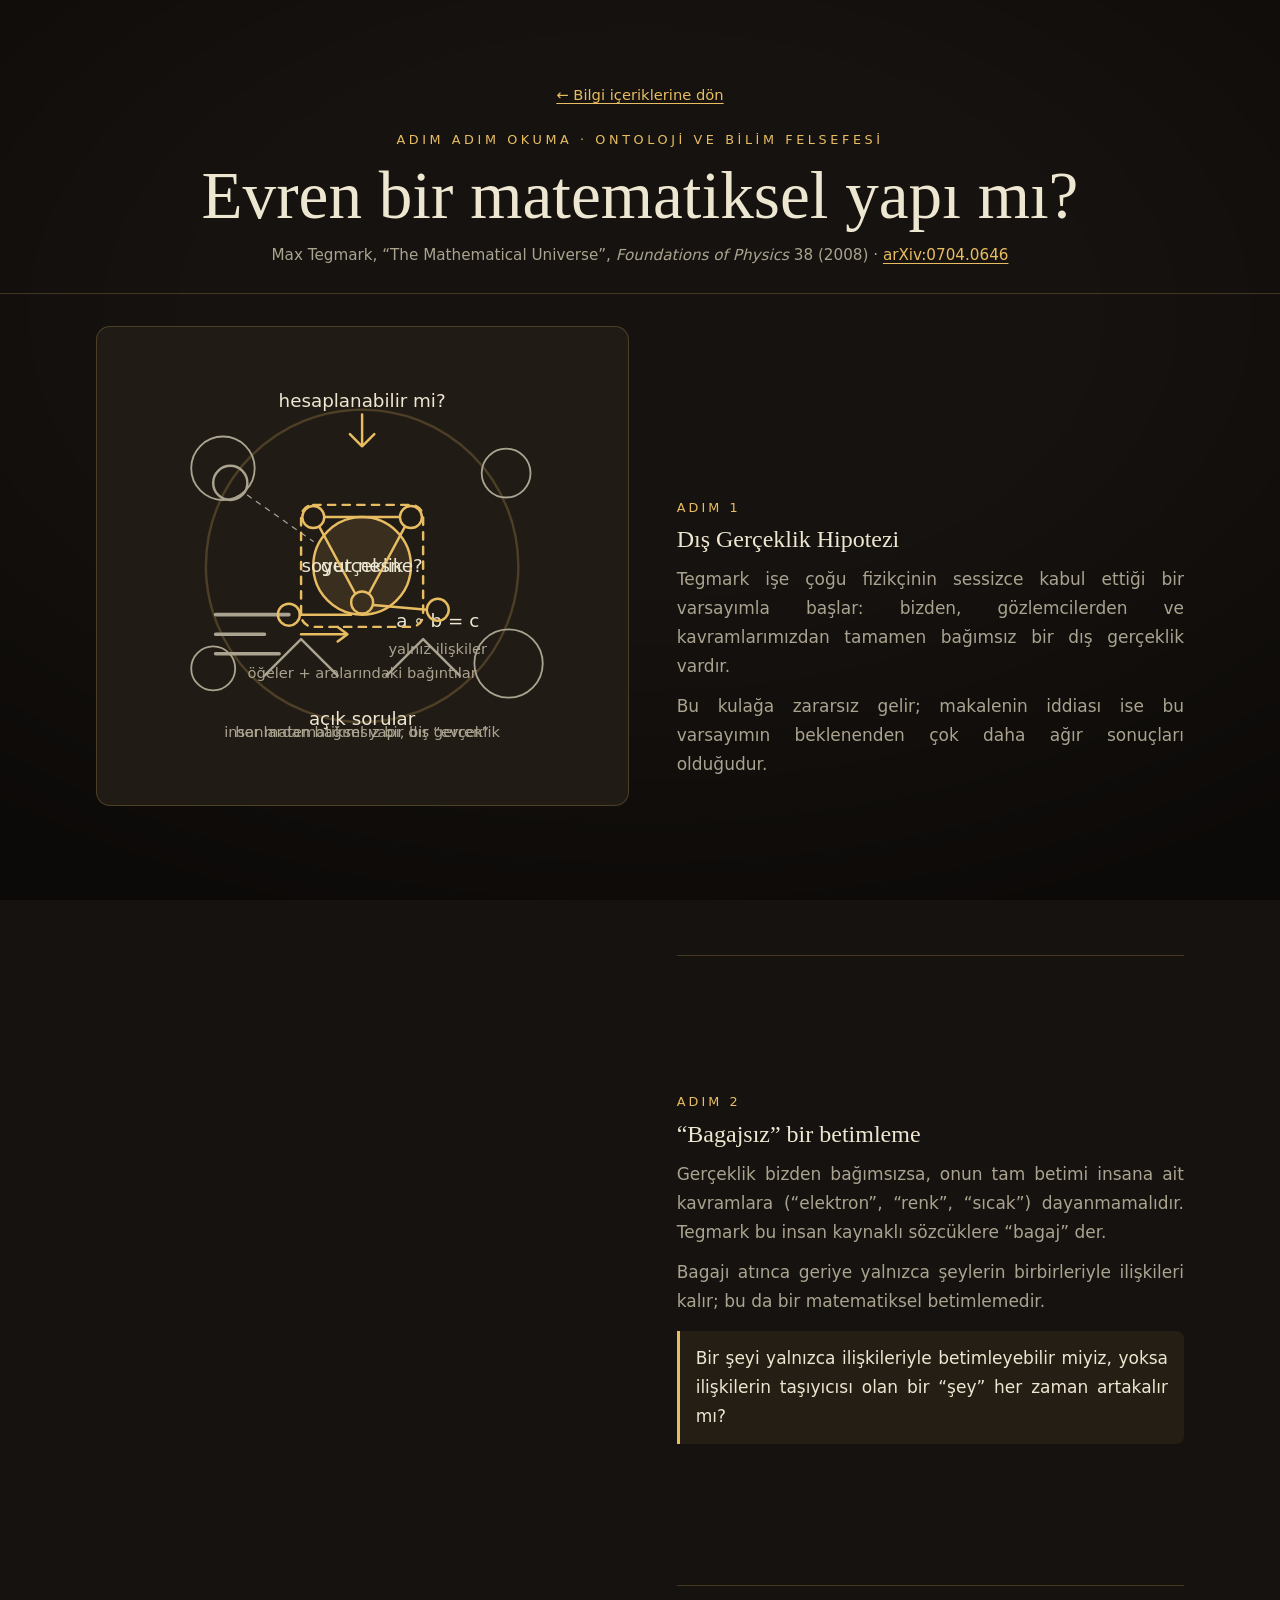
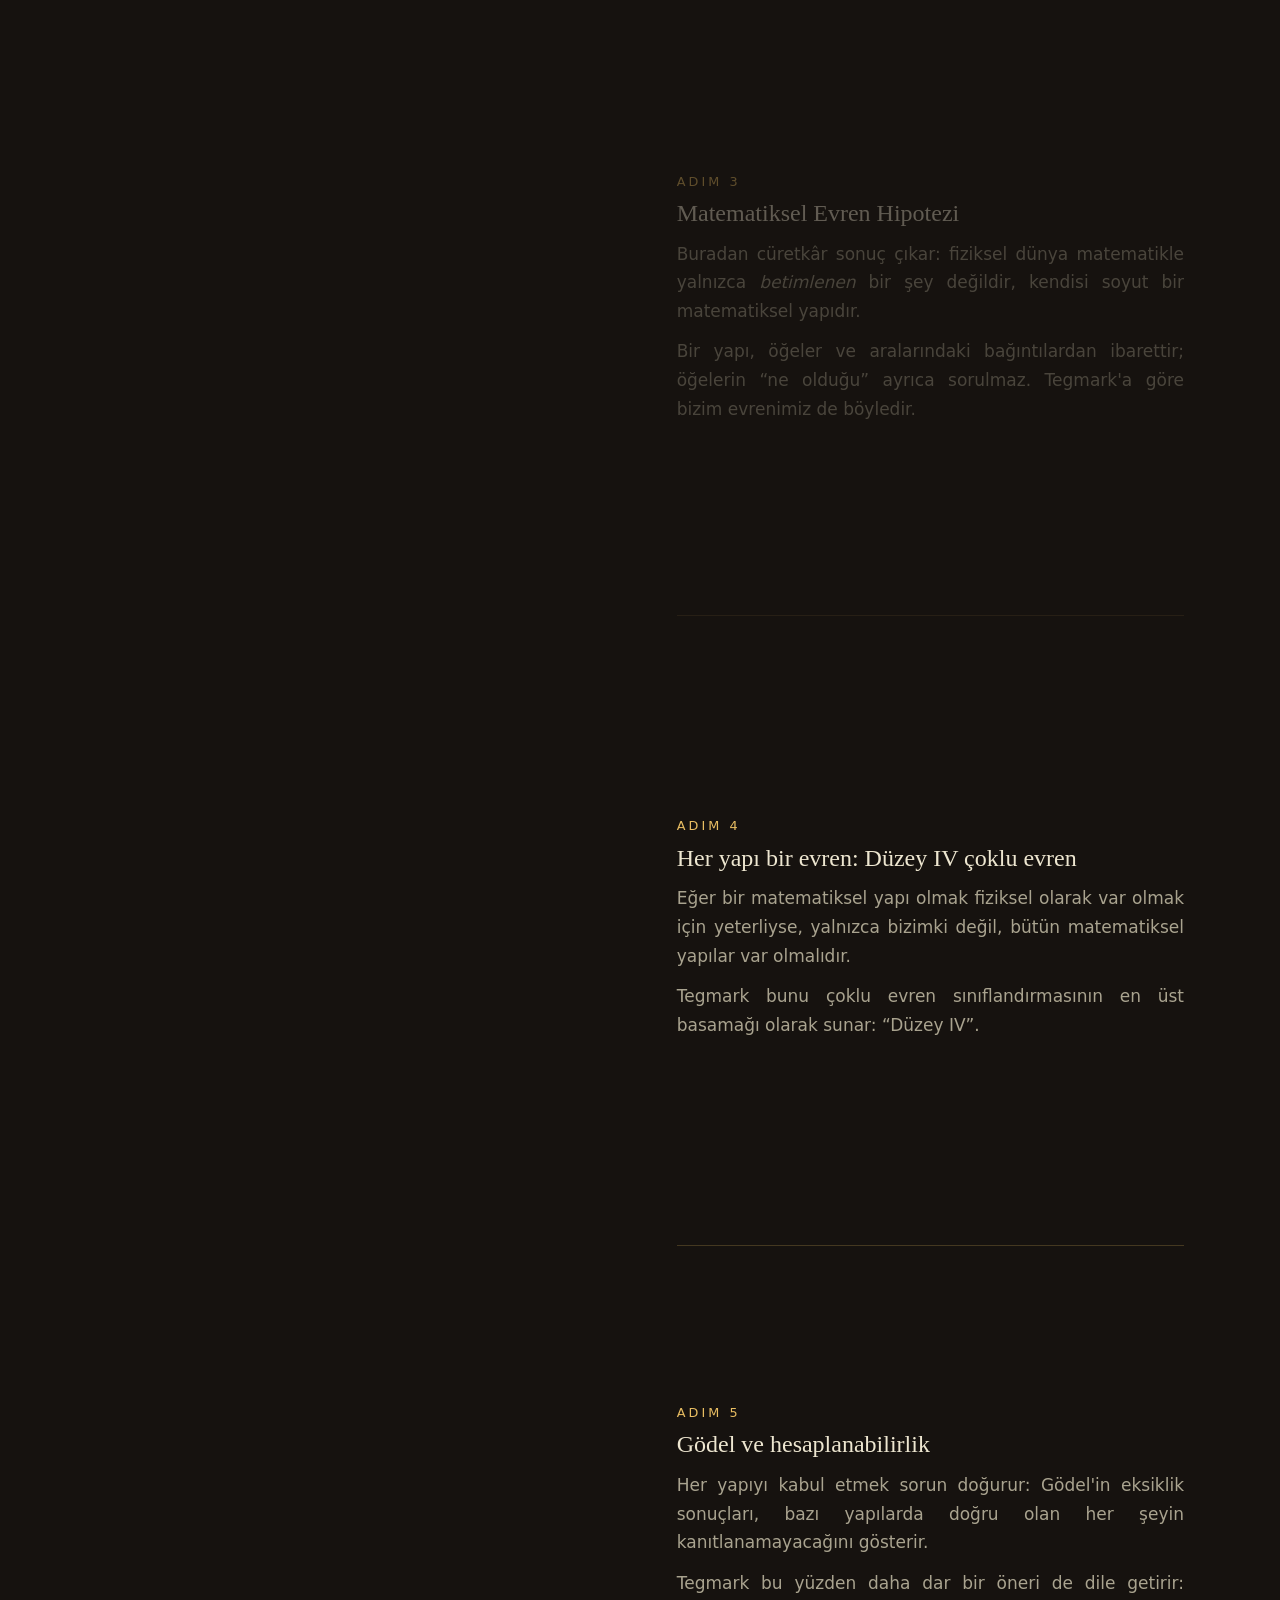
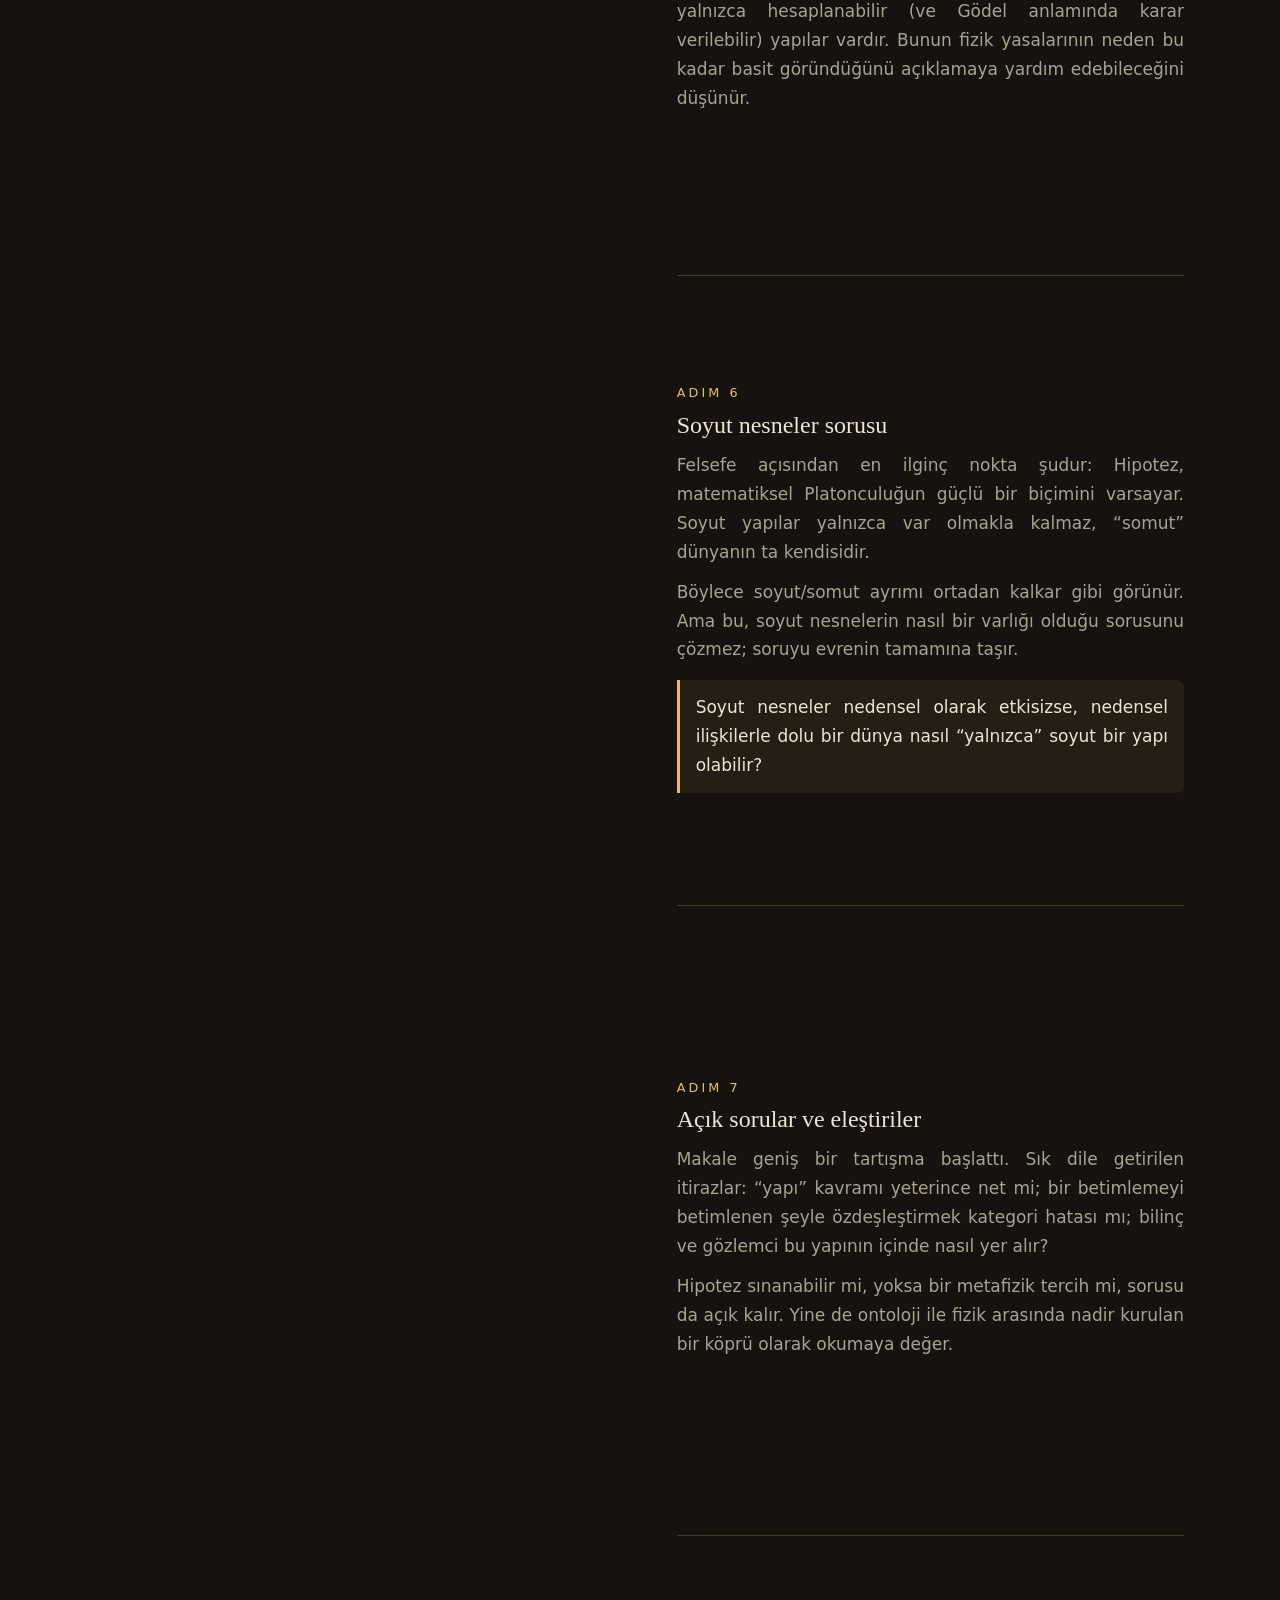
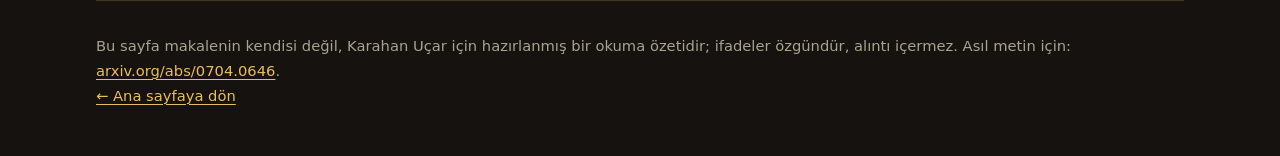
==== karahanucar-com/bilgi/matematiksel-evren.html @ 6bafb0f6 "Import karahanucar-com site as uploaded (baseline before redesign) Co-Authored-By: Claude Opus 5.5 <" ====
<!DOCTYPE html>
<html lang="tr">
<head>
  <meta charset="UTF-8">
  <meta name="viewport" content="width=device-width, initial-scale=1">
  <title>Evren bir matematiksel yapı mı? — Karahan Uçar</title>
  <meta name="description" content="Max Tegmark'ın “The Mathematical Universe” makalesinin adım adım, kaydırarak okunan Türkçe özeti ve soyut nesneler açısından değerlendirmesi.">
  <link rel="icon" href="../assets/logo.svg" type="image/svg+xml">
  <meta property="og:type" content="article">
  <meta property="og:title" content="Evren bir matematiksel yapı mı?">
  <meta property="og:description" content="Tegmark'ın Matematiksel Evren Hipotezi, adım adım: dış gerçeklik, yapılar, Gödel ve soyut nesneler sorusu.">
  <meta property="og:image" content="../assets/og-kapak.jpg">
  <link rel="stylesheet" href="../css/style.css?v=20260923b">
  <script>try { if (localStorage.getItem("tema") === "gunduz") document.documentElement.classList.add("gunduz"); } catch (e) {}</script>
  <style>
    /* Adım adım okuma: solda sabit duran çizim, sağda kaydırdıkça ilerleyen adımlar */
    .okuma-bas { padding: clamp(2.5rem, 7vw, 5rem) 0 1.5rem; text-align: center; border-bottom: 1px solid var(--line); }
    .okuma-bas h1 { margin-bottom: .6rem; }
    .okuma-bas .kaynak { color: var(--muted); font-size: .95rem; }
    .geri { display: inline-block; margin-bottom: 1.4rem; font-size: .92rem; }
    .serit { display: grid; grid-template-columns: 1fr; gap: 1.5rem; padding-block: 2rem 4rem; }
    @media (min-width: 52rem) { .serit { grid-template-columns: 1.05fr 1fr; gap: 3rem; } }
    .cizim { position: sticky; top: 4.2rem; height: min(70vh, 30rem); display: grid; place-items: center; z-index: 2;
      background: var(--bg-2); border: 1px solid var(--line); border-radius: 14px; overflow: hidden; }
    @media (max-width: 51.99rem) { .cizim { height: 15rem; } }
    .cizim svg { width: 92%; height: 92%; }
    .cizim [data-k] { opacity: .12; transition: opacity .7s ease, transform .7s ease; transform-box: fill-box; transform-origin: center; }
    .cizim[data-adim="1"] [data-k~="1"], .cizim[data-adim="2"] [data-k~="2"], .cizim[data-adim="3"] [data-k~="3"], .cizim[data-adim="4"] [data-k~="4"],
    .cizim[data-adim="5"] [data-k~="5"], .cizim[data-adim="6"] [data-k~="6"], .cizim[data-adim="7"] [data-k~="7"] { opacity: 1; }
    .cizim text { font: 500 15px var(--sans); fill: var(--ivory); }
    .cizim .ince { font-size: 12px; fill: var(--muted); }
    .adim { min-height: 70vh; display: flex; flex-direction: column; justify-content: center; padding-block: 1rem; opacity: .35; transition: opacity .5s ease; }
    .adim.etkin { opacity: 1; }
    .adim .no { font: 500 .8rem/1 var(--sans); letter-spacing: .24em; text-transform: uppercase; color: var(--gold); margin-bottom: .6rem; }
    .adim h2 { font: 500 1.5rem/1.25 var(--serif); margin-bottom: .7rem; }
    .adim p { color: var(--muted); text-align: justify; text-align-last: left; }
    .adim p + p { margin-top: .7rem; }
    .adim .soru { margin-top: 1rem; padding: .8rem 1rem; border-left: 3px solid var(--gold); background: rgba(232, 189, 98, .07); color: var(--ivory); border-radius: 0 8px 8px 0; }
    .son { border-top: 1px solid var(--line); padding-block: 2rem 3rem; color: var(--muted); font-size: .92rem; }
    @media (prefers-reduced-motion: reduce) { .adim { opacity: 1; } .cizim [data-k] { opacity: 1; } }
  </style>
</head>
<body>
<main id="top">
  <header class="okuma-bas">
    <div class="wrap">
      <a class="geri" href="../index.html#bilgi">← Bilgi içeriklerine dön</a>
      <p class="eyebrow">Adım adım okuma · ontoloji ve bilim felsefesi</p>
      <h1>Evren bir matematiksel yapı mı?</h1>
      <p class="kaynak">Max Tegmark, “The Mathematical Universe”, <i>Foundations of Physics</i> 38 (2008) ·
        <a href="https://arxiv.org/abs/0704.0646" target="_blank" rel="noopener">arXiv:0704.0646</a></p>
    </div>
  </header>

  <div class="wrap serit">
    <figure class="cizim" data-adim="1" aria-hidden="true">
      <svg viewBox="0 0 400 320" fill="none" stroke-linecap="round" stroke-linejoin="round">
        <!-- 1 dış gerçeklik -->
        <g data-k="1 2 3 4 5 6 7"><circle cx="200" cy="160" r="128" stroke="var(--line)" stroke-width="2"/></g>
        <g data-k="1"><circle cx="200" cy="160" r="40" fill="rgba(232,189,98,.12)" stroke="var(--gold)" stroke-width="2"/>
          <text x="200" y="165" text-anchor="middle">gerçeklik</text><text class="ince" x="200" y="300" text-anchor="middle">insanlardan bağımsız bir dış gerçeklik</text>
          <circle cx="92" cy="92" r="14" stroke="var(--muted)" stroke-width="2"/><path d="M106 102L160 140" stroke="var(--muted)" stroke-dasharray="4 5"/></g>
        <!-- 2 bagajsız betimleme -->
        <g data-k="2"><path d="M80 200h60M80 216h40M80 232h52" stroke="var(--muted)" stroke-width="3"/><path d="M150 216h36" stroke="var(--gold)" stroke-width="2"/><path d="M180 210l8 6-8 6" stroke="var(--gold)" stroke-width="2"/>
          <text x="262" y="210" text-anchor="middle">a ∘ b = c</text><text x="262" y="232" text-anchor="middle" class="ince">yalnız ilişkiler</text></g>
        <!-- 3 yapı -->
        <g data-k="3 4 5"><g stroke="var(--gold)" stroke-width="2"><circle cx="160" cy="120" r="9"/><circle cx="240" cy="120" r="9"/><circle cx="200" cy="190" r="9"/><circle cx="140" cy="200" r="9"/><circle cx="262" cy="196" r="9"/>
          <path d="M169 120h62M165 128l29 54M235 128l-29 54M149 200h42M209 192l44 4"/></g><text class="ince" x="200" y="252" text-anchor="middle">öğeler + aralarındaki bağıntılar</text></g>
        <!-- 4 çoklu evren -->
        <g data-k="4"><circle cx="86" cy="80" r="26" stroke="var(--muted)" stroke-width="1.5"/><circle cx="318" cy="84" r="20" stroke="var(--muted)" stroke-width="1.5"/><circle cx="320" cy="240" r="28" stroke="var(--muted)" stroke-width="1.5"/><circle cx="78" cy="244" r="18" stroke="var(--muted)" stroke-width="1.5"/>
          <text class="ince" x="200" y="300" text-anchor="middle">her matematiksel yapı, bir “evren”</text></g>
        <!-- 5 gödel -->
        <g data-k="5"><path d="M200 36v26M190 52l10 10 10-10" stroke="var(--gold)" stroke-width="2"/><text x="200" y="30" text-anchor="middle">hesaplanabilir mi?</text></g>
        <!-- 6 soyut nesneler -->
        <g data-k="6"><rect x="150" y="110" width="100" height="100" rx="10" stroke="var(--gold)" stroke-width="2" stroke-dasharray="6 6"/><text x="200" y="165" text-anchor="middle">soyut nesne?</text></g>
        <!-- 7 eleştiri -->
        <g data-k="7"><path d="M120 250l30-30 30 30M220 250l30-30 30 30" stroke="var(--muted)" stroke-width="2"/><text x="200" y="290" text-anchor="middle">açık sorular</text></g>
      </svg>
    </figure>

    <div class="adimlar">
      <section class="adim" data-adim="1">
        <p class="no">Adım 1</p>
        <h2>Dış Gerçeklik Hipotezi</h2>
        <p>Tegmark işe çoğu fizikçinin sessizce kabul ettiği bir varsayımla başlar: bizden, gözlemcilerden ve kavramlarımızdan tamamen bağımsız bir dış gerçeklik vardır.</p>
        <p>Bu kulağa zararsız gelir; makalenin iddiası ise bu varsayımın beklenenden çok daha ağır sonuçları olduğudur.</p>
      </section>
      <section class="adim" data-adim="2">
        <p class="no">Adım 2</p>
        <h2>“Bagajsız” bir betimleme</h2>
        <p>Gerçeklik bizden bağımsızsa, onun tam betimi insana ait kavramlara (“elektron”, “renk”, “sıcak”) dayanmamalıdır. Tegmark bu insan kaynaklı sözcüklere “bagaj” der.</p>
        <p>Bagajı atınca geriye yalnızca şeylerin birbirleriyle ilişkileri kalır; bu da bir matematiksel betimlemedir.</p>
        <p class="soru">Bir şeyi yalnızca ilişkileriyle betimleyebilir miyiz, yoksa ilişkilerin taşıyıcısı olan bir “şey” her zaman artakalır mı?</p>
      </section>
      <section class="adim" data-adim="3">
        <p class="no">Adım 3</p>
        <h2>Matematiksel Evren Hipotezi</h2>
        <p>Buradan cüretkâr sonuç çıkar: fiziksel dünya matematikle yalnızca <em>betimlenen</em> bir şey değildir, kendisi soyut bir matematiksel yapıdır.</p>
        <p>Bir yapı, öğeler ve aralarındaki bağıntılardan ibarettir; öğelerin “ne olduğu” ayrıca sorulmaz. Tegmark'a göre bizim evrenimiz de böyledir.</p>
      </section>
      <section class="adim" data-adim="4">
        <p class="no">Adım 4</p>
        <h2>Her yapı bir evren: Düzey IV çoklu evren</h2>
        <p>Eğer bir matematiksel yapı olmak fiziksel olarak var olmak için yeterliyse, yalnızca bizimki değil, bütün matematiksel yapılar var olmalıdır.</p>
        <p>Tegmark bunu çoklu evren sınıflandırmasının en üst basamağı olarak sunar: “Düzey IV”.</p>
      </section>
      <section class="adim" data-adim="5">
        <p class="no">Adım 5</p>
        <h2>Gödel ve hesaplanabilirlik</h2>
        <p>Her yapıyı kabul etmek sorun doğurur: Gödel'in eksiklik sonuçları, bazı yapılarda doğru olan her şeyin kanıtlanamayacağını gösterir.</p>
        <p>Tegmark bu yüzden daha dar bir öneri de dile getirir: yalnızca hesaplanabilir (ve Gödel anlamında karar verilebilir) yapılar vardır. Bunun fizik yasalarının neden bu kadar basit göründüğünü açıklamaya yardım edebileceğini düşünür.</p>
      </section>
      <section class="adim" data-adim="6">
        <p class="no">Adım 6</p>
        <h2>Soyut nesneler sorusu</h2>
        <p>Felsefe açısından en ilginç nokta şudur: Hipotez, matematiksel Platonculuğun güçlü bir biçimini varsayar. Soyut yapılar yalnızca var olmakla kalmaz, “somut” dünyanın ta kendisidir.</p>
        <p>Böylece soyut/somut ayrımı ortadan kalkar gibi görünür. Ama bu, soyut nesnelerin nasıl bir varlığı olduğu sorusunu çözmez; soruyu evrenin tamamına taşır.</p>
        <p class="soru">Soyut nesneler nedensel olarak etkisizse, nedensel ilişkilerle dolu bir dünya nasıl “yalnızca” soyut bir yapı olabilir?</p>
      </section>
      <section class="adim" data-adim="7">
        <p class="no">Adım 7</p>
        <h2>Açık sorular ve eleştiriler</h2>
        <p>Makale geniş bir tartışma başlattı. Sık dile getirilen itirazlar: “yapı” kavramı yeterince net mi; bir betimlemeyi betimlenen şeyle özdeşleştirmek kategori hatası mı; bilinç ve gözlemci bu yapının içinde nasıl yer alır?</p>
        <p>Hipotez sınanabilir mi, yoksa bir metafizik tercih mi, sorusu da açık kalır. Yine de ontoloji ile fizik arasında nadir kurulan bir köprü olarak okumaya değer.</p>
      </section>
    </div>
  </div>

  <div class="wrap son">
    <p>Bu sayfa makalenin kendisi değil, Karahan Uçar için hazırlanmış bir okuma özetidir; ifadeler özgündür, alıntı içermez. Asıl metin için: <a href="https://arxiv.org/abs/0704.0646" target="_blank" rel="noopener">arxiv.org/abs/0704.0646</a>.</p>
    <p><a href="../index.html#bilgi">← Ana sayfaya dön</a></p>
  </div>
</main>
<script>
  /* Kaydırdıkça etkin adımı bulur ve çizimde ilgili katmanları öne çıkarır */
  (function () {
    var cizim = document.querySelector(".cizim"), adimlar = document.querySelectorAll(".adim");
    if (!("IntersectionObserver" in window)) { adimlar.forEach(function (a) { a.classList.add("etkin"); }); return; }
    var io = new IntersectionObserver(function (kayitlar) {
      kayitlar.forEach(function (k) {
        if (!k.isIntersecting) return;
        adimlar.forEach(function (a) { a.classList.toggle("etkin", a === k.target); });
        cizim.setAttribute("data-adim", k.target.getAttribute("data-adim"));
      });
    }, { rootMargin: "-45% 0px -45% 0px" });
    adimlar.forEach(function (a) { io.observe(a); });
  })();
</script>
</body>
</html>
---- karahanucar-com/css/style.css ----
/* Karahan Uçar — kişisel/akademik site (TASLAK v0.1)
   Renkler kanal kimliğinden: koyu #181818, altın #E8BD62, fildişi. Harici font/CDN yok. */
:root {
  --bg: #16120f;   /* kanal koyusu #181818'in sıcak (ahşap/odun) tonlu hâli */
  --bg-2: #211b16;
  --line: rgba(232, 189, 98, .22);
  --gold: #E8BD62;
  --ivory: #EDE6D0;
  --muted: #A9A38F;
  --serif: "Iowan Old Style", "Palatino Linotype", Palatino, Georgia, serif;
  --sans: system-ui, -apple-system, "Segoe UI", Roboto, sans-serif;
  --wrap: 68rem;
}
* { box-sizing: border-box; margin: 0; padding: 0; }
html { scroll-behavior: smooth; }
body { background: var(--bg); color: var(--ivory); font: 1.0625rem/1.7 var(--sans); }
::selection { background: var(--gold); color: var(--bg); }
a { color: var(--gold); text-decoration-thickness: 1px; text-underline-offset: 3px; }
a:hover { color: var(--ivory); }
:focus-visible { outline: 2px solid var(--gold); outline-offset: 3px; }
.wrap { width: min(var(--wrap), 100% - 2rem); margin-inline: auto; }

/* Üst menü */
.top { position: sticky; top: 0; z-index: 10; background: rgba(22, 18, 15, .92); backdrop-filter: blur(6px); border-bottom: 1px solid var(--line); }
.top .wrap { display: flex; align-items: center; justify-content: space-between; gap: 1rem; padding-block: .6rem; flex-wrap: wrap; }
.brand { display: flex; align-items: center; gap: .6rem; color: var(--ivory); text-decoration: none; font-family: var(--serif); letter-spacing: .04em; }
.brand img { width: 2rem; height: 2rem; border-radius: 6px; }
.top nav { display: flex; gap: 1.1rem; flex-wrap: wrap; font-size: .92rem; }
.top nav a { color: var(--muted); text-decoration: none; white-space: nowrap; }
@media (max-width: 40rem) {
  .top nav { flex-wrap: nowrap; overflow-x: auto; width: 100%; gap: .9rem; font-size: .85rem; scrollbar-width: none; }
  .top nav::-webkit-scrollbar { display: none; }
}
.top nav a { transition: color .3s ease; }
/* Üzerine gelince renk değiştirmekle kalmaz; parlayıp sönmeyi sürdürür */
.top nav a:hover, .top nav a:focus-visible { color: var(--gold); animation: parla 1.4s ease-in-out infinite; }
@keyframes parla {
  0%, 100% { color: #9a7c3e; text-shadow: 0 0 0 rgba(232, 189, 98, 0); }
  50% { color: #FFE7A8; text-shadow: 0 0 8px rgba(232, 189, 98, .95), 0 0 20px rgba(232, 189, 98, .55); }
}

/* Kahraman */
.hero { position: relative; overflow: hidden; padding: clamp(3rem, 9vw, 7rem) 0 calc(var(--orman-h, 12rem) + 1.5rem); text-align: center; border-bottom: 1px solid var(--line); }
.hero-in { position: relative; z-index: 1; }
#kor { position: absolute; inset: 0; width: 100%; height: 100%; pointer-events: none; }

/* Ateş gibi logo: arkada titreyen sıcak ışık + kenarlarda hafif ısı dalgalanması */
.flame-wrap { position: relative; width: clamp(6.5rem, 17vw, 10rem); margin: 0 auto 1.5rem; }
.flame-wrap::before { content: ""; position: absolute; inset: -55%; border-radius: 50%; background: radial-gradient(closest-side, rgba(232, 189, 98, .30), rgba(232, 189, 98, .08) 55%, transparent 75%); animation: titre 3.4s ease-in-out infinite; }
.flame { position: relative; display: block; width: 100%; height: auto; filter: url(#ates); transform-origin: 50% 90%; animation: alev 4.2s ease-in-out infinite; }
@keyframes titre { 0%, 100% { opacity: .75; transform: scale(.94); } 30% { opacity: 1; transform: scale(1.04); } 55% { opacity: .82; transform: scale(.98); } 80% { opacity: .95; transform: scale(1.06); } }
@keyframes alev { 0%, 100% { transform: scale(1, 1) skewX(0deg); } 25% { transform: scale(.985, 1.02) skewX(.6deg); } 50% { transform: scale(1.01, .99) skewX(-.5deg); } 75% { transform: scale(.99, 1.015) skewX(.4deg); } }

/* Maskot (yatay çevirme yok, yeniden çizim yok; yalnız bütün görselin hafif salınımı) */
.maskot { display: block; height: auto; animation: nefes 5s ease-in-out infinite; transform-origin: 50% 100%;
  /* koyu tüylü maskot koyu zeminde kaybolmasın diye arkasında sıcak bir ışık */
  background: radial-gradient(closest-side, rgba(232, 189, 98, .34), rgba(232, 189, 98, .10) 68%, transparent 74%); }
.maskot-yan { width: clamp(6rem, 14vw, 9rem); }
@keyframes nefes { 0%, 100% { transform: translateY(0) rotate(0deg); } 50% { transform: translateY(-5px) rotate(.8deg); } }

/* Sahne bandı: mum ışığında kütüphane, yavaş yaklaşan görüntü */
.sahne { --sh: clamp(15rem, 42vw, 34rem); position: relative; height: var(--sh); overflow: hidden; border-bottom: 1px solid var(--line); }
.sahne-in { position: absolute; left: 30%; top: 28%; width: max(100%, calc(var(--sh) * 1915 / 821)); aspect-ratio: 1915 / 821; translate: -30% -28%; transform-origin: 30% 28%; animation: yaklas 26s ease-in-out infinite alternate; }
.sahne-in img { display: block; width: 100%; height: 100%; }
.sahne::after { content: ""; position: absolute; inset: 0; background: linear-gradient(to bottom, var(--bg) 0%, rgba(22, 18, 15, .15) 28%, rgba(22, 18, 15, .15) 70%, var(--bg) 100%); }
@keyframes yaklas { from { scale: 1; } to { scale: 1.08; } }

/* Eşik: iki görsel bandı arasında, kart çerçevesindeki gibi sürekli dönen altın ışıkla çevrili yazı.
   Üstten ve alttan geçen çizgi tam bu ışıklı çerçevenin üst/alt kenarıdır. */
.esik { position: relative; max-width: 30rem; margin: -1.2rem auto 1.4rem; padding: .85rem 1.8rem; text-align: center; z-index: 2; background: var(--bg); border-radius: 6px; }
.esik-yazi { display: block; font: 500 clamp(1.05rem, 2.8vw, 1.5rem)/1.3 var(--serif); letter-spacing: .26em; text-transform: uppercase; color: var(--gold); }
.esik::before { content: ""; position: absolute; inset: -1px; border-radius: inherit; padding: 2px; pointer-events: none;
  background: conic-gradient(from var(--ang), transparent 0 45%, rgba(232, 189, 98, .35) 65%, #E8BD62 82%, #FFE2A0 90%, transparent 96%);
  -webkit-mask: linear-gradient(#000 0 0) content-box, linear-gradient(#000 0 0); -webkit-mask-composite: xor;
  mask: linear-gradient(#000 0 0) content-box exclude, linear-gradient(#000 0 0);
  filter: drop-shadow(0 0 5px rgba(232, 189, 98, .55)); animation: dolan 5s linear infinite; }
html[lang="grc"] .esik-yazi { text-transform: none; }

/* Bölüm başlığı + yanında maskot */
.head { display: grid; gap: 1rem; grid-template-columns: 1fr; align-items: end; }
.head .maskot-yan { justify-self: start; }
@media (min-width: 46rem) { .head { grid-template-columns: 1fr auto; } .head .maskot-yan { justify-self: end; } }

/* Portre: oval çerçeve; çerçeve boyunca yavaşça dolaşan altın ışık huzmesi + sıcak, hafif titreyen ışıltı */
.portre { position: relative; grid-column: 1 / -1; justify-self: start; width: clamp(9.5rem, 24vw, 13.5rem); aspect-ratio: 3 / 4; margin: 0 0 .5rem 1rem; transform-origin: 50% 100%; animation: nefes 5s ease-in-out infinite; }
/* Geniş ekranda çerçeve, yazının hizasını değiştirmeden içerik sütununun hemen solundaki boşluğa oturur */
.head-portre { position: relative; }
@media (min-width: 85rem) {
  .portre { position: absolute; grid-column: auto; right: calc(100% + 1.6rem); top: .6rem; margin: 0; width: clamp(5.5rem, calc((100vw - 68rem) / 2 - 3.6rem), 13.5rem); }
}
.portre img { position: absolute; inset: 0; width: 100%; height: 100%; object-fit: cover; border-radius: 50%; }
.portre::after { content: ""; position: absolute; inset: -5px; border-radius: 50%; pointer-events: none; border: 1px solid rgba(232, 189, 98, .55);
  box-shadow: 0 0 26px rgba(232, 189, 98, .18), inset 0 0 20px rgba(0, 0, 0, .45); animation: isil 4.6s ease-in-out infinite; }

/* Kaydırınca beliren bölümler (JS yoksa hep görünür) */
.js .reveal { opacity: 0; transform: translateY(1.5rem); transition: opacity .8s ease, transform .8s ease; }
.js .reveal.in { opacity: 1; transform: none; }
/* Kart çerçevesi üzerine gelince yanmaya başlar: çerçeve boyunca dönen bir kor + sıcak ışık */
@property --ang { syntax: "<angle>"; initial-value: 0deg; inherits: false; }
.card { position: relative; transition: border-color .35s ease, transform .35s ease, box-shadow .35s ease; }
.card::before { content: ""; position: absolute; inset: -1px; border-radius: inherit; padding: 2px; pointer-events: none; opacity: 0; transition: opacity .4s ease;
  background: conic-gradient(from var(--ang), transparent 0 45%, rgba(232, 189, 98, .35) 65%, #E8BD62 82%, #FFE2A0 90%, transparent 96%);
  -webkit-mask: linear-gradient(#000 0 0) content-box, linear-gradient(#000 0 0); -webkit-mask-composite: xor;
  mask: linear-gradient(#000 0 0) content-box exclude, linear-gradient(#000 0 0); animation: dolan 2.6s linear infinite; }
.card:hover, .card:focus-within { border-color: rgba(232, 189, 98, .65); transform: translateY(-3px); animation: isil 1.8s ease-in-out infinite; }
.card:hover::before, .card:focus-within::before { opacity: 1; }
@keyframes dolan { to { --ang: 360deg; } }
@keyframes isil { 0%, 100% { box-shadow: 0 0 14px rgba(232, 189, 98, .16), inset 0 0 14px rgba(232, 189, 98, .04); } 50% { box-shadow: 0 0 26px rgba(232, 189, 98, .30), inset 0 0 20px rgba(232, 189, 98, .09); } }

/* Kitap sırtı görünümlü kartlar (Bilgi) */
.card.kitap { padding-left: 2.1rem; background: linear-gradient(90deg, #4a3220 0, #33241a .95rem, var(--bg-2) .95rem); }
.card.kitap::after { content: ""; position: absolute; left: .2rem; top: 1rem; bottom: 1rem; width: .58rem; pointer-events: none;
  background: linear-gradient(var(--gold), var(--gold)) top / 100% 2px no-repeat, linear-gradient(var(--gold), var(--gold)) bottom / 100% 2px no-repeat; opacity: .75; }

/* Kitap ayracı: açık kitap, sağ sayfa ara ara çevrilir */
.ayrac { display: flex; align-items: center; gap: 1.2rem; padding-block: 2.2rem 0; color: var(--gold); }
.ayrac::before, .ayrac::after { content: ""; flex: 1; height: 1px; background: linear-gradient(90deg, transparent, var(--line)); }
.ayrac::after { transform: scaleX(-1); }
.kitap-ikon, .ikon { flex: none; overflow: visible; }

/* Bölüm ikonları: yazan tüy kalem, izleme ekranı, takvim onayı, açılan mektup */
.ikon .yaz { stroke-dasharray: 1; stroke-dashoffset: 0; animation: yaz 5s ease-in-out infinite; }
@keyframes yaz { 0% { stroke-dashoffset: 1; opacity: 1; } 55%, 85% { stroke-dashoffset: 0; opacity: 1; } 100% { stroke-dashoffset: 0; opacity: 0; } }
.ikon .tuy { transform-box: view-box; transform-origin: 44px 74px; animation: tuy 5s ease-in-out infinite; }
@keyframes tuy { 0%, 100% { transform: rotate(-3deg) translateX(-2px); } 50% { transform: rotate(5deg) translateX(3px); } }
.ikon .oynat { fill: rgba(232, 189, 98, .18); transform-box: fill-box; transform-origin: center; animation: oynat 2.4s ease-in-out infinite; }
@keyframes oynat { 0%, 100% { transform: scale(1); fill: rgba(232, 189, 98, .12); } 50% { transform: scale(1.18); fill: rgba(232, 189, 98, .5); } }
.ikon .ilerle { stroke-dasharray: 1; stroke-dashoffset: 0; animation: ilerle 6s linear infinite; }
@keyframes ilerle { 0% { stroke-dashoffset: 1; } 90%, 100% { stroke-dashoffset: 0; } }
.ikon .dolgu { fill: var(--bg); }
.ikon .mektup { animation: mektup 6s ease-in-out infinite; }
@keyframes mektup { 0%, 8% { transform: translateY(16px); } 40%, 66% { transform: translateY(-9px); } 88%, 100% { transform: translateY(16px); } }
.ikon .kapak { transform-box: view-box; transform-origin: 70px 28px; animation: kapak 6s ease-in-out infinite; }
@keyframes kapak { 0%, 4% { transform: scaleY(1); } 22%, 76% { transform: scaleY(-1); } 94%, 100% { transform: scaleY(1); } }

/* İmleç ışığı: logodaki ışıkla aynı titreme */
.imlec { position: fixed; left: 0; top: 0; width: 0; height: 0; z-index: 60; pointer-events: none; opacity: 0; transition: opacity .3s ease; }
.imlec.gorunur { opacity: 1; }
.imlec::before { content: ""; position: absolute; width: 54px; height: 54px; margin: -27px 0 0 -27px; border-radius: 50%; transition: width .3s ease, height .3s ease, margin .3s ease;
  background: radial-gradient(closest-side, rgba(232, 189, 98, .42), rgba(232, 189, 98, .12) 58%, transparent 76%); animation: titre 3.4s ease-in-out infinite; }
.imlec.buyuk::before { width: 84px; height: 84px; margin: -42px 0 0 -42px; }
.kitap-ikon path { vector-effect: non-scaling-stroke; }
.kitap-ikon .satir { stroke-width: 1.4; opacity: .55; }
.kitap-ikon .sayfa { fill: rgba(232, 189, 98, .14); transform-box: view-box; transform-origin: 70px 44px; animation: cevir 7s ease-in-out infinite; }
@keyframes cevir {
  0%, 18% { transform: scaleX(1); opacity: 1; }
  38% { transform: scaleX(0); opacity: 1; }
  52% { transform: scaleX(-1); opacity: 1; }
  66% { transform: scaleX(-1); opacity: 0; }
  67% { transform: scaleX(1); opacity: 0; }
  82%, 100% { transform: scaleX(1); opacity: 1; }
}
.eyebrow { font-size: .8rem; letter-spacing: .28em; text-transform: uppercase; color: var(--gold); }
h1 { font: 500 clamp(2.4rem, 7vw, 4.2rem)/1.1 var(--serif); margin: .5rem 0 1rem; }
.lead { max-width: 40rem; margin: 0 auto; color: var(--muted); font-size: 1.15rem; }
.tags { list-style: none; display: flex; flex-wrap: wrap; gap: .5rem; justify-content: center; margin-top: 1.6rem; }
/* Çalışma alanı etiketleri: buz mavisi, logodaki gibi titreyen ama biraz daha sönük parıltı */
.tags li { border: 1px solid rgba(178, 214, 255, .42); border-radius: 999px; padding: .2rem .85rem; font-size: .88rem; color: #d9eaff; background: rgba(150, 200, 255, .05);
  text-shadow: 0 0 8px rgba(160, 205, 255, .5); box-shadow: 0 0 10px rgba(150, 200, 255, .14), inset 0 0 8px rgba(150, 200, 255, .05); animation: buz 4.4s ease-in-out infinite; }
.tags li:nth-child(2) { animation-delay: -1.1s; }
.tags li:nth-child(3) { animation-delay: -2.2s; }
.tags li:nth-child(4) { animation-delay: -3.3s; }
@keyframes buz {
  0%, 100% { text-shadow: 0 0 6px rgba(160, 205, 255, .38); box-shadow: 0 0 8px rgba(150, 200, 255, .09), inset 0 0 6px rgba(150, 200, 255, .04); border-color: rgba(178, 214, 255, .34); }
  30% { text-shadow: 0 0 11px rgba(195, 228, 255, .72); box-shadow: 0 0 17px rgba(150, 200, 255, .24), inset 0 0 10px rgba(150, 200, 255, .09); border-color: rgba(205, 230, 255, .58); }
  60% { text-shadow: 0 0 8px rgba(170, 212, 255, .5); box-shadow: 0 0 11px rgba(150, 200, 255, .14), inset 0 0 7px rgba(150, 200, 255, .06); border-color: rgba(190, 222, 255, .44); }
}
/* Metafizik ↔ Varlık felsefesi, Epistemoloji ↔ Bilgi felsefesi: birbirinin yerine buğulanarak geçer.
   İkisi de aynı grid hücresinde üst üste durur (pilin genişliği daha uzun olana göre sabitlenir, sıçrama olmaz). */
.tags li.cycle { display: grid; }
.tags li.cycle span { grid-area: 1 / 1; white-space: nowrap; animation: bugu 7s ease-in-out infinite; }
.tags li.cycle span:last-child { animation-delay: -3.5s; }
@keyframes bugu {
  0%, 40% { opacity: 1; filter: blur(0); }
  50% { opacity: 0; filter: blur(7px); }
  90%, 100% { opacity: 0; filter: blur(7px); }
}
/* Ad: harflere dokunmayan, sönük bir kor ışığı adın altındaki ince çizgide yavaşça soldan sağa süzülür (harf rengi/parlaklığı değişmez) */
@property --sp { syntax: "<percentage>"; initial-value: -20%; inherits: false; }
.hero h1 { position: relative; display: inline-block; color: #e4dcc3; }
.hero h1::after { content: ""; display: block; height: 2px; width: 86%; margin: .6rem auto 0; border-radius: 2px;
  background: radial-gradient(ellipse 9% 260% at var(--sp) 50%, rgba(218, 118, 46, .7), rgba(170, 66, 28, .3) 55%, transparent 100%),
    linear-gradient(90deg, transparent, rgba(232, 189, 98, .2) 20%, rgba(232, 189, 98, .2) 80%, transparent);
  filter: drop-shadow(0 0 4px rgba(214, 104, 40, .32)); animation: kor-gecis 14s ease-in-out infinite; }
@keyframes kor-gecis { 0% { --sp: -20%; } 62% { --sp: 120%; } 100% { --sp: 120%; } }

/* Büyüteç ikonu (Bilgi): satırları tarar */
.ikon .mercek { transform-box: view-box; animation: ara 8s ease-in-out infinite; }
.ikon .mercek circle { fill: rgba(232, 189, 98, .1); }
.ikon .mercek .parilti { animation: parilti 2.6s ease-in-out infinite; }
@keyframes ara {
  0%, 100% { transform: translate(-26px, -12px) rotate(-3deg); }
  25% { transform: translate(24px, -12px) rotate(3deg); }
  50% { transform: translate(22px, 4px) rotate(-2deg); }
  75% { transform: translate(-22px, 6px) rotate(3deg); }
}
@keyframes parilti { 0%, 100% { opacity: .25; } 50% { opacity: 1; } }

/* Bölümler */
section { padding: clamp(2.5rem, 6vw, 4.5rem) 0; border-bottom: 1px solid var(--line); }
h2 { font: 500 clamp(1.6rem, 4vw, 2.2rem)/1.2 var(--serif); margin-bottom: .4rem; }
h2 + .sub { color: var(--muted); margin-bottom: 1.8rem; max-width: 42rem; }
.grid { display: grid; gap: 1rem; grid-template-columns: repeat(auto-fit, minmax(15rem, 1fr)); }
.card { background: var(--bg-2); border: 1px solid var(--line); border-radius: 10px; padding: 1.2rem 1.3rem; }
.card h3 { font: 500 1.15rem/1.3 var(--serif); margin-bottom: .35rem; }
.card p { color: var(--muted); font-size: .96rem; }
.card .go { display: inline-block; margin-top: .7rem; font-size: .92rem; }

/* Zaman çizgisi */
.timeline { position: relative; list-style: none; padding-left: 1.3rem; }
.timeline li { position: relative; padding-bottom: 1.1rem; }
.timeline li::before { content: ""; position: absolute; left: -1.62rem; top: .55rem; width: .6rem; height: .6rem; border-radius: 50%; background: var(--gold); animation: nabiz 4.8s ease-out infinite; }
.timeline li:nth-child(2)::before { animation-delay: 2s; }
/* Hayatın akışı: çubuk boyunca kendiliğinden yukarıdan aşağı süzülen bir ışık; geçtiği noktalar (yıllar) parlar */
.timeline::before { content: ""; position: absolute; left: 0; top: 0; bottom: 0; width: 2px; border-radius: 2px; background: var(--line); }
.timeline::after { content: ""; position: absolute; left: -1px; top: 0; width: 4px; height: 3.4rem; border-radius: 4px;
  background: linear-gradient(to bottom, transparent, #FFE2A0 55%, var(--gold) 70%, transparent);
  box-shadow: 0 0 12px 2px rgba(232, 189, 98, .55); opacity: 0; animation: akis 4.8s ease-in-out infinite; }
@keyframes akis { 0% { top: -3.4rem; opacity: 0; } 12% { opacity: 1; } 88% { opacity: 1; } 100% { top: 100%; opacity: 0; } }
@keyframes nabiz { 0%, 100% { box-shadow: 0 0 0 0 rgba(232, 189, 98, 0); } 8% { box-shadow: 0 0 0 5px rgba(232, 189, 98, .25), 0 0 16px 3px rgba(232, 189, 98, .8); } 24% { box-shadow: 0 0 0 0 rgba(232, 189, 98, 0); } }
.timeline .when { color: var(--gold); font-size: .85rem; letter-spacing: .06em; }

/* Yayınlar (aşağı açılan) */
.pubs details { border-top: 1px solid var(--line); padding: .9rem 0; }
.pubs details:last-child { border-bottom: 1px solid var(--line); }
.pubs summary { cursor: pointer; list-style: none; display: flex; justify-content: space-between; gap: 1rem; font-family: var(--serif); font-size: 1.15rem; }
.pubs summary::-webkit-details-marker { display: none; }
.pubs summary::after { content: "+"; color: var(--gold); }
.pubs details[open] summary::after { content: "–"; }
.pubs .meta { color: var(--muted); font-size: .9rem; margin-top: .6rem; }
.pubs details p { margin-top: .5rem; color: var(--muted); }

.button { display: inline-block; border: 1px solid var(--gold); border-radius: 999px; padding: .5rem 1.4rem; text-decoration: none; }
.button:hover { background: var(--gold); color: var(--bg); }
.links { list-style: none; display: flex; flex-wrap: wrap; gap: .4rem 1.4rem; margin-top: .6rem; }

.draft { display: inline-block; font-size: .72rem; letter-spacing: .12em; text-transform: uppercase; border: 1px dashed var(--gold); color: var(--gold); border-radius: 4px; padding: 0 .4rem; margin-left: .5rem; vertical-align: middle; }
footer { padding: 2rem 0 3rem; text-align: center; color: var(--muted); font-size: .88rem; }
footer .motto { font-family: var(--serif); letter-spacing: .18em; color: var(--gold); margin-bottom: .4rem; }

/* ── Atmosfer: ormanın içinde, karlı bir gecede sıcak bir sığınak ── */
body { position: relative; }
main, footer { position: relative; z-index: 1; }
body::before { content: ""; position: fixed; inset: 0; z-index: 0; pointer-events: none;
  background: radial-gradient(ellipse 80% 70% at 50% 35%, transparent 45%, rgba(0, 0, 0, .42) 100%); }
#hava { position: fixed; inset: 0; width: 100%; height: 100%; z-index: 0; pointer-events: none; }
/* Şömine ışığı: köşelerden gelen, düzensiz titreyen sıcak ışık */
.ates-isigi { position: fixed; inset: 0; z-index: 0; pointer-events: none; animation: somine 7s linear infinite;
  background: radial-gradient(55% 42% at 0% 100%, rgba(255, 130, 40, .20), transparent 72%), radial-gradient(42% 34% at 100% 100%, rgba(255, 120, 30, .11), transparent 72%); }
@keyframes somine { 0%, 100% { opacity: .85; } 9% { opacity: 1; } 21% { opacity: .68; } 34% { opacity: .96; } 47% { opacity: .78; } 58% { opacity: 1; } 71% { opacity: .72; } 84% { opacity: .94; } }

/* Giriş: gece ormanı, ay ve sisli çam siluetleri */
/* Ufka doğru açılan mavi: koyu çam tepeleri açık zeminde net seçilsin */
.hero { --ay: clamp(2.6rem, 6vw, 4.4rem); --orman-h: clamp(9rem, 19vw, 14rem); background: linear-gradient(to bottom, #0b1118 0%, #142030 38%, #263a52 66%, #40587a 84%, #2a3441 96%, var(--bg) 100%); }
/* Ay ve ay ışığı: ayın kenarında en güçlü, dışarı doğru kademeli sönen tek bir yumuşak hale (halka/kopuk şekil yok).
   Sürekli değil, seyrek ve hafif titreyen bir parıltı. */
.ay { position: absolute; z-index: 0; right: 9%; top: 9%; width: var(--ay); aspect-ratio: 1; pointer-events: none; }
.ay::before { content: ""; position: absolute; inset: 0; z-index: 1; border-radius: 50%;
  background: radial-gradient(circle at 38% 38%, #ffffff, #e9eff7 60%, #bccbde); box-shadow: 0 0 18px 4px rgba(232, 241, 255, .45); }
.ay::after { content: ""; position: absolute; inset: -450%; border-radius: 50%;
  background: radial-gradient(closest-side, rgba(232, 241, 255, .55) 0%, rgba(232, 241, 255, .5) 10%, rgba(228, 239, 255, .32) 14%, rgba(222, 235, 254, .2) 20%,
    rgba(216, 231, 252, .11) 30%, rgba(212, 228, 250, .05) 45%, rgba(210, 226, 248, .015) 65%, transparent 100%);
  animation: ay-titre 12s ease-in-out infinite; }
@keyframes ay-titre {
  0%, 62%, 100% { opacity: 1; }
  66% { opacity: .78; } 69% { opacity: .96; } 73% { opacity: .84; } 78% { opacity: 1; }
  88% { opacity: .92; } 91% { opacity: 1; }
}

/* Yıldızlar (ayın bulunduğu üst gökyüzünde) ve ara sıra kayan yıldız */
.yildizlar { position: absolute; z-index: 0; inset: 0 0 42% 0; pointer-events: none; }
.yildizlar i { position: absolute; width: var(--b); height: var(--b); border-radius: 50%; background: #fff; opacity: .55;
  box-shadow: 0 0 calc(var(--b) * 3) rgba(200, 222, 255, .7); animation: pirilti var(--t) ease-in-out var(--g) infinite; }
@keyframes pirilti { 0%, 100% { opacity: .2; transform: scale(.75); } 50% { opacity: 1; transform: scale(1.25); } }
.yildizlar .kayan { position: absolute; width: 130px; height: 2px; border-radius: 2px; opacity: 0; background: linear-gradient(90deg, #fff, rgba(255, 255, 255, 0));
  filter: drop-shadow(0 0 4px rgba(210, 230, 255, .9)); transform: rotate(-25deg); animation: kay 1.3s ease-out forwards; }
@keyframes kay { 0% { opacity: 0; transform: translate(0, 0) rotate(-25deg); } 12% { opacity: 1; } 100% { opacity: 0; transform: translate(-300px, 140px) rotate(-25deg); } }

.orman { position: absolute; z-index: 1; inset: auto 0 0 0; height: var(--orman-h); pointer-events: none; }
.orman svg { display: block; width: 100%; height: 100%; }
.orman::after { content: ""; position: absolute; inset: auto 0 0 0; height: 26%; background: linear-gradient(to top, var(--bg), transparent); }
/* Rüzgârda sallanan çamlar: her ağaç kendi ritminde, kökünden eğilir (tepeler daha çok oynar) */
.cam { transform-box: fill-box; transform-origin: 50% 100%; animation: ruzgar var(--rd, 6s) ease-in-out var(--rg, 0s) infinite alternate; }
/* --ra: her ağacın kendi eğilme payı (JS rastgele verir); --rw: "Rüzgâr" açıkken tüm ormanı sertleştirir */
@keyframes ruzgar {
  from { transform: rotate(calc(var(--ra, 1) * var(--rw, 1) * -1.7deg)) skewX(calc(var(--ra, 1) * var(--rw, 1) * -1deg)); }
  to { transform: rotate(calc(var(--ra, 1) * var(--rw, 1) * 2.6deg)) skewX(calc(var(--ra, 1) * var(--rw, 1) * 1.5deg)); }
}
html.ruzgarli { --rw: 1.9; }

/* Yağmurda ara sıra çakan sönük şimşek: bütün sayfa çok kısa ve hafifçe aydınlanır */
.simsek { position: fixed; inset: 0; z-index: 5; pointer-events: none; opacity: 0; background: radial-gradient(ellipse 90% 70% at 62% 12%, rgba(210, 228, 255, .9), rgba(170, 200, 245, .55) 60%, rgba(150, 185, 235, .4)); }
.simsek.cak { animation: cak .9s linear; }
@keyframes cak { 0% { opacity: 0; } 8% { opacity: .16; } 16% { opacity: .04; } 26% { opacity: .11; } 60% { opacity: .03; } 100% { opacity: 0; } }

/* Kabin iç mekânı (GPT görseli): kenarlar sayfa zeminine erir; şömine/lamba ışığı hafifçe titrer, pencerede kar yağar */
.kabin-kap { overflow: hidden; border-bottom: 1px solid var(--line); }
.kabin { --kh: clamp(16rem, 36vw, 36rem); position: relative; height: var(--kh); overflow: hidden; }
.kabin-in { position: absolute; top: 50%; left: 50%; width: max(100%, calc(var(--kh) * 1916 / 821)); aspect-ratio: 1916 / 821; transform: translate(-50%, -50%); }
.kabin::after { content: ""; position: absolute; inset: 0; pointer-events: none; background: linear-gradient(180deg, var(--bg), transparent 12%, transparent 88%, var(--bg)); }
.kabin img { display: block; width: 100%; height: 100%; object-fit: cover; }
@media (max-width: 46rem) { .kabin { height: auto; aspect-ratio: 1916 / 821; } .kabin-in { position: relative; top: auto; left: auto; width: 100%; transform: none; } }
.k-somine, .k-lamba, .k-kar { position: absolute; pointer-events: none; }
.k-somine { left: 4%; top: 46%; width: 17%; height: 32%; animation: somine 3.6s linear infinite;
  background: radial-gradient(closest-side, rgba(255, 150, 50, .42), rgba(255, 120, 30, .14) 60%, transparent 100%); }
.k-lamba { left: 70%; top: 36%; width: 27%; height: 34%; animation: titre 3.2s ease-in-out infinite;
  background: radial-gradient(closest-side at 28% 47%, rgba(255, 190, 90, .32), transparent 42%), radial-gradient(closest-side at 81% 71%, rgba(255, 170, 70, .28), transparent 34%); }
.k-kar { left: 78.4%; top: 6.5%; width: 19.4%; height: 37%; overflow: hidden; border-radius: 45% 45% 0 0 / 28% 28% 0 0;
  -webkit-mask-image: linear-gradient(180deg, #000 0 62%, transparent 100%); mask-image: linear-gradient(180deg, #000 0 62%, transparent 100%); }
.k-kar i { position: absolute; left: var(--x); top: -4%; width: var(--b); height: var(--b); border-radius: 50%; background: #dfeaff; opacity: .6; animation: kar-dus var(--s) linear var(--d) infinite; }
@keyframes kar-dus { from { top: -4%; transform: translateX(0); } to { top: 104%; transform: translateX(var(--dx)); } }

.sr-only { position: absolute; width: 1px; height: 1px; overflow: hidden; clip-path: inset(50%); white-space: nowrap; }

/* Gramofon düğmesi: kabin görselinin üstüne yüzde koordinatla bindirilir (GPT görseli geldiğinde --x/--y/--w güncellenir) */
.gramofon { position: absolute; left: calc(var(--x, .5) * 100%); top: calc(var(--y, .6) * 100%); width: calc(var(--w, .05) * 100%); aspect-ratio: 1;
  translate: -50% -50%; border-radius: 50%; border: 1px solid rgba(232, 189, 98, .5); background: radial-gradient(closest-side, rgba(232, 189, 98, .16), transparent 70%);
  cursor: pointer; padding: 0; animation: gram-nabiz 2.6s ease-in-out infinite; }
.gramofon:hover, .gramofon:focus-visible { border-color: var(--gold); background: radial-gradient(closest-side, rgba(232, 189, 98, .32), transparent 72%); }
.gramofon::after { content: "♪"; position: absolute; inset: 0; display: flex; align-items: center; justify-content: center; color: var(--gold); font-size: 1.1em; text-shadow: 0 0 8px rgba(232, 189, 98, .8); }
@keyframes gram-nabiz { 0%, 100% { box-shadow: 0 0 0 0 rgba(232, 189, 98, .35); } 50% { box-shadow: 0 0 0 8px rgba(232, 189, 98, 0); } }

/* Radyo çubuğu: sayfanın altında sabit durur, gramofona basınca yükselerek açılır.
   Video karesi küçük bir "şimdi çalıyor" rozeti gibi; asıl kontrol kendi düğmelerimizle (YouTube IFrame API). */
.radyo { position: fixed; left: 0; right: 0; bottom: 0; z-index: 75; display: flex; align-items: center; gap: .9rem;
  padding: .55rem 3rem .55rem .6rem; background: rgba(18, 15, 12, .96); backdrop-filter: blur(8px);
  border-top: 1px solid var(--line); box-shadow: 0 -10px 30px rgba(0, 0, 0, .45);
  transform: translateY(0); transition: transform .35s ease; }
.radyo[hidden] { display: flex; visibility: hidden; transform: translateY(100%); transition: transform .35s ease, visibility 0s linear .35s; }
.radyo-kare { flex: none; width: 4.5rem; aspect-ratio: 16 / 9; border-radius: 6px; overflow: hidden; background: #000; position: relative; }
.radyo-kare #radyo-oynatici, .radyo-kare iframe { position: absolute; inset: 0; width: 100%; height: 100%; border: 0; }
.radyo-bilgi { flex: 1 1 auto; min-width: 0; display: flex; flex-direction: column; gap: .1rem; }
.radyo-baslik { font-family: var(--serif); font-size: .96rem; white-space: nowrap; overflow: hidden; text-overflow: ellipsis; color: var(--ivory); }
.radyo-durum { font-size: .78rem; color: var(--muted); min-height: 1em; }
.radyo-kontrol { flex: none; display: flex; align-items: center; gap: .35rem; }
.radyo-kontrol button { width: 2.1rem; height: 2.1rem; border-radius: 50%; border: 1px solid var(--line); background: var(--bg-2); color: var(--ivory); font-size: 1rem; line-height: 1; cursor: pointer; transition: border-color .2s, color .2s; }
.radyo-kontrol button:hover, .radyo-kontrol button:focus-visible { border-color: var(--gold); color: var(--gold); }
.radyo-oynat[aria-pressed="true"] { border-color: var(--gold); color: var(--gold); }
.radyo-kapat { position: absolute; top: .5rem; right: .6rem; width: 1.8rem; height: 1.8rem; border-radius: 50%; border: 1px solid var(--line); background: var(--bg-2); color: var(--ivory); font-size: 1.15rem; line-height: 1; cursor: pointer; }
.radyo-kapat:hover { border-color: var(--gold); color: var(--gold); }
@media (max-width: 30rem) { .radyo-kare { width: 3.4rem; } .radyo-baslik { font-size: .84rem; } }
/* Radyo çubuğu açıkken, sol alttaki hava/ses düğmeleri üstüne binmesin diye yukarı kayar */
body.radyo-acik .hava-anahtar { bottom: calc(.8rem + 3.8rem); }
body.radyo-acik .hava-anahtar.ses-anahtar { bottom: calc(3.3rem + 3.8rem); }
.hava-anahtar { transition: bottom .35s ease; }

/* Pencere paneli (eski çizim sürümü; yedek dosyada) */
.pencere { position: relative; height: clamp(15rem, 44vw, 28rem); overflow: hidden; border-bottom: 1px solid var(--line); background: #1a130e; }
.pencere-svg { display: block; width: 100%; height: 100%; }
.pencere::after { content: ""; position: absolute; inset: 0; pointer-events: none; background: linear-gradient(to bottom, var(--bg) 0%, transparent 16%, transparent 84%, var(--bg) 100%), radial-gradient(ellipse 75% 85% at 50% 50%, transparent 55%, rgba(0, 0, 0, .5) 100%); }
.pencere .flake { fill: #fff; fill-opacity: .8; animation: dus var(--s, 8s) linear var(--d, 0s) infinite; }
@keyframes dus { from { transform: translate(0, 0); } to { transform: translate(var(--dx, -10px), 320px); } }
.pencere .ay-isik { transform-box: fill-box; transform-origin: center; animation: titre 4.6s ease-in-out infinite; }
.pencere .mum-isik { animation-duration: 3.1s; }
.pencere .alev { transform-box: fill-box; transform-origin: 50% 100%; animation: mum 1.7s ease-in-out infinite alternate; }
@keyframes mum { 0% { transform: scale(1, 1) skewX(-3deg); } 50% { transform: scale(.94, 1.08) skewX(2deg); } 100% { transform: scale(1.04, .95) skewX(-2deg); } }
.pencere .buhar { stroke-dasharray: 14 10; opacity: .5; animation: buhar 3.4s ease-in-out infinite; }
.pencere .buhar.b2 { animation-delay: -1.6s; }
@keyframes buhar { 0% { transform: translateY(6px); opacity: 0; } 30% { opacity: .55; } 100% { transform: translateY(-14px); opacity: 0; } }

/* Ses düğmesi (hava düğmesinin üstünde); ses yalnızca tıklayınca başlar */
.hava-anahtar.ses-anahtar { bottom: 3.3rem; }

/* Dışarıdaki hava düğmesi */
.hava-anahtar { position: fixed; left: .8rem; bottom: .8rem; z-index: 40; display: flex; align-items: center; gap: .2rem; padding: .22rem .3rem .22rem .75rem; font-size: .78rem; color: var(--muted);
  background: rgba(22, 18, 15, .82); border: 1px solid var(--line); border-radius: 999px; backdrop-filter: blur(6px); }
.hava-anahtar button { font: inherit; color: var(--muted); background: none; border: 0; border-radius: 999px; padding: .18rem .65rem; cursor: pointer; transition: color .25s, background .25s; }
.hava-anahtar button:hover { color: var(--ivory); }
.hava-anahtar button[aria-pressed="true"] { color: var(--gold); background: rgba(232, 189, 98, .16); }

/* ── Ayırıcı noktalar (menü, iletişim bağlantıları) ── */
.top nav { align-items: center; gap: .55rem; }
.ayir { color: var(--gold); opacity: .55; line-height: 1; user-select: none; }
.links { gap: .4rem .9rem; align-items: center; }
.links li + li::before { content: "·"; color: var(--gold); opacity: .55; margin-right: .9rem; }

/* ── İki yana yaslı metin; kaydırınca yukarı savrulan harf/kelimeler ── */
.lead, .sub, .card p, .timeline li, .pubs details p { text-align: justify; text-align-last: left; }
.lead { text-align-last: center; }
.hw { display: inline-block; white-space: nowrap; }
.hm { display: inline-block; transform: translateY(calc(var(--lift, 0px) * var(--k, -1))); }

/* ── Dil bölümü ── */
.ikon .meridyen { transform-box: fill-box; transform-origin: center; animation: don 6s ease-in-out infinite alternate; }
@keyframes don { from { transform: scaleX(.25); } to { transform: scaleX(1); } }
.diller { display: flex; flex-wrap: wrap; gap: .7rem; margin-top: .4rem; }
.dil { font: inherit; color: var(--ivory); cursor: pointer; display: flex; flex-direction: column; align-items: center; gap: .1rem; min-width: 7.2rem; padding: .55rem 1rem;
  background: var(--bg-2); border: 1px solid var(--line); border-radius: 12px; transition: border-color .3s, box-shadow .3s, transform .3s; }
.dil:hover { border-color: rgba(232, 189, 98, .6); transform: translateY(-2px); }
.dil .dil-ad { font-family: var(--serif); font-size: 1.1rem; }
.dil .dil-tr { font-size: .78rem; color: var(--muted); }
.dil.ayni .dil-tr { display: none; }
.dil[aria-pressed="true"] { border-color: var(--gold); box-shadow: 0 0 16px rgba(232, 189, 98, .25), inset 0 0 12px rgba(232, 189, 98, .08); }
.dil[aria-pressed="true"] .dil-ad { color: var(--gold); }

/* ── Arapça (sağdan sola) uyarlamaları ── */
.timeline .when { display: inline-block; direction: ltr; unicode-bidi: isolate; }
html[dir="rtl"] .eyebrow, html[dir="rtl"] .sahne-yazi, html[dir="rtl"] footer .motto, html[dir="rtl"] .draft { letter-spacing: 0; }
html[dir="rtl"] .lead, html[dir="rtl"] .sub, html[dir="rtl"] .card p, html[dir="rtl"] .timeline li, html[dir="rtl"] .pubs details p { text-align-last: right; }
html[dir="rtl"] .lead { text-align-last: center; }
html[dir="rtl"] .timeline { padding-left: 0; padding-right: 1.3rem; }
html[dir="rtl"] .timeline::before { left: auto; right: 0; }
html[dir="rtl"] .timeline::after { left: auto; right: -1px; }
html[dir="rtl"] .timeline li::before { left: auto; right: -1.62rem; }
html[dir="rtl"] .card.kitap { padding-left: 1.3rem; padding-right: 2.1rem; background: linear-gradient(270deg, #4a3220 0, #33241a .95rem, var(--bg-2) .95rem); }
html[dir="rtl"] .card.kitap::after { left: auto; right: .2rem; }
html[dir="rtl"] .links li + li::before { margin-right: 0; margin-left: .9rem; }
@media (min-width: 85rem) { html[dir="rtl"] .portre { right: auto; left: calc(100% + 1.6rem); } }

/* ── Portre: kart çerçevesindeki gibi dolaşan bir ışık, ama sarmal (yarıçapı nefes alır) ve
   yarım devirde fotoğrafın ÖNÜNDEN, diğer yarısında ARKASINDAN geçer (3B izlenimi). ── */
.portre img { position: absolute; inset: 0; z-index: 1; width: 100%; height: 100%; object-fit: cover; border-radius: 50%; }
.portre::before { content: ""; position: absolute; inset: -10px; border-radius: 50%; padding: 3px; pointer-events: none;
  background: conic-gradient(from var(--ang), transparent 0 45%, rgba(232, 189, 98, .35) 65%, #E8BD62 82%, #FFE2A0 90%, transparent 96%);
  -webkit-mask: linear-gradient(#000 0 0) content-box, linear-gradient(#000 0 0); -webkit-mask-composite: xor;
  mask: linear-gradient(#000 0 0) content-box exclude, linear-gradient(#000 0 0);
  filter: drop-shadow(0 0 6px rgba(232, 189, 98, .6));
  animation: dolan 8s linear infinite, sarmal 8s ease-in-out infinite, derinlik 8s steps(1) infinite; }
@keyframes sarmal { 0%, 100% { inset: -10px; } 25% { inset: -3px; } 50% { inset: 4px; opacity: .6; } 75% { inset: -3px; } }
@keyframes derinlik { 0%, 49.9% { z-index: 2; } 50%, 100% { z-index: 0; } }

/* ── Dil menüsü: menüdeki "Dil" üzerine gelince (ya da odaklanınca) aşağı açılır ── */
.dil-menu { position: relative; }
.dil-liste { list-style: none; position: absolute; top: 100%; inset-inline-end: -.4rem; min-width: 9.5rem; padding: .35rem; margin-top: .55rem; z-index: 30;
  background: rgba(22, 18, 15, .97); border: 1px solid var(--line); border-radius: 12px; box-shadow: 0 12px 28px rgba(0, 0, 0, .5);
  opacity: 0; visibility: hidden; transform: translateY(-6px); transition: opacity .22s ease, transform .22s ease, visibility 0s linear .22s; }
.dil-liste::before { content: ""; position: absolute; left: 0; right: 0; top: -.7rem; height: .7rem; } /* fare aralıktan geçerken menü kapanmasın */
.dil-menu:hover .dil-liste, .dil-menu:focus-within .dil-liste { opacity: 1; visibility: visible; transform: none; transition-delay: 0s; }
.dil-liste button { width: 100%; font: inherit; font-size: .92rem; text-align: start; color: var(--muted); background: none; border: 0; border-radius: 8px; padding: .4rem .8rem; cursor: pointer; transition: color .2s, background .2s; }
.dil-liste button:hover, .dil-liste button:focus-visible { color: var(--gold); background: rgba(232, 189, 98, .12); }
.dil-liste button[aria-pressed="true"] { color: var(--gold); }
@media (max-width: 40rem) { .dil-liste { display: none; } }
html[lang="grc"] .sahne-yazi, html[lang="grc"] .eyebrow, html[lang="grc"] footer .motto { text-transform: none; }

/* ── Kanal kapağı (onaylı YouTube banner'ının orta şeridi) ve bilgi okumaları ── */
.kanal-banner { margin-block: .4rem 1.2rem; }
.kanal-banner img { display: block; width: 100%; height: auto; border-radius: 10px; border: 1px solid var(--line); box-shadow: 0 10px 30px rgba(0, 0, 0, .35); }
.alt-baslik { font: 500 1.2rem/1.3 var(--serif); color: var(--gold); margin: 1.8rem 0 .8rem; }
.card.okuma { background: linear-gradient(135deg, var(--bg-2), rgba(232, 189, 98, .08)); }
/* Okuma karuseli: okumalar aynı hücrede üst üste; yalnız .aktif görünür, buğulu geçişle değişir (yükseklik sıçramaz).
   Sağ altta ‹ ❚❚ › düğmeleri ve 1 / n sayacı. */
.okuma-karusel { position: relative; max-width: 46rem; }
.okuma-serit { display: grid; }
.okuma-serit > .okuma { grid-area: 1 / 1; padding-bottom: 3.4rem; opacity: 0; visibility: hidden; transform: translateX(14px); filter: blur(3px);
  transition: opacity .6s ease, transform .6s ease, filter .6s ease, visibility 0s linear .6s; }
.okuma-serit > .okuma.aktif { opacity: 1; visibility: visible; transform: none; filter: none; transition-delay: 0s; }
.okuma-kontrol { position: absolute; right: .8rem; bottom: .7rem; z-index: 2; display: flex; align-items: center; gap: .35rem; }
.okuma-sayac { font-size: .8rem; color: var(--muted); margin-right: .3rem; font-variant-numeric: tabular-nums; }
.okuma-kontrol button { width: 2rem; height: 2rem; border-radius: 50%; border: 1px solid var(--line); background: var(--bg); color: var(--ivory); font-size: 1rem; line-height: 1; cursor: pointer; transition: border-color .2s, color .2s; }
.okuma-kontrol .okuma-dur { font-size: .7rem; }
.okuma-kontrol button:hover, .okuma-kontrol button:focus-visible { border-color: var(--gold); color: var(--gold); }
.okuma-kontrol button:disabled { opacity: .35; cursor: default; border-color: var(--line); color: var(--muted); }
html[dir="rtl"] .okuma-kontrol { right: auto; left: .8rem; }
@media (prefers-reduced-motion: reduce) { .okuma-serit > .okuma { transform: none; filter: none; } }

/* ── Gece / gündüz: aya tıklayınca güneş doğar (html.gunduz), güneşe tıklayınca gece döner ── */
.hero .ay { z-index: 2; pointer-events: auto; cursor: pointer; border: 0; padding: 0; background: none; border-radius: 50%; }
.hero .ay:focus-visible { outline: 2px solid var(--gold); outline-offset: 6px; }
.hero .ay::before { transition: background .9s ease, box-shadow .9s ease, transform .9s ease; }
.hero .ay:hover::before { transform: scale(1.06); }
html.tema-gecis body, html.tema-gecis .hero, html.tema-gecis .top, html.tema-gecis .card { transition: background-color 1.1s ease, background 1.1s ease, color 1.1s ease, border-color 1.1s ease; }

html.gunduz {
  --bg: #f3ead6; --bg-2: #eadcbf; --line: rgba(138, 94, 30, .28);
  --gold: #764b0c; --ivory: #2b2117; --muted: #6a5a44; /* gold: bg 6.3, bg-2 5.6, gökyüzü 4.0–5.0:1 */
}
html.gunduz ::selection { background: #8a5a14; color: #fffaf0; }
html.gunduz .eyebrow { color: #5c3b0a; }
html.gunduz .top { background: rgba(243, 234, 214, .92); }
html.gunduz .top nav a:hover, html.gunduz .top nav a:focus-visible { animation: none; color: var(--gold); text-shadow: 0 0 10px rgba(201, 154, 62, .5); }
html.gunduz body::before { background: radial-gradient(ellipse 80% 70% at 50% 35%, transparent 55%, rgba(120, 84, 30, .14) 100%); }
html.gunduz .ates-isigi { opacity: .35; }
html.gunduz #hava { opacity: .8; }
/* Gündüz göğü: tan kızıllığından açık maviye; yıldızlar söner, güneş doğar */
html.gunduz .hero { background: linear-gradient(to bottom, #8fc3e8 0%, #b6d8ef 34%, #d9e9ef 62%, #efe6cf 86%, var(--bg) 100%); }
html.gunduz .yildizlar { opacity: 0; transition: opacity 1s ease; }
html.gunduz .hero .ay::before { background: radial-gradient(circle at 42% 40%, #fffbe6, #ffe28a 45%, #f7b53f 100%); box-shadow: 0 0 26px 8px rgba(255, 214, 110, .75), 0 0 70px 24px rgba(255, 190, 80, .35); }
html.gunduz .hero .ay::after { background: radial-gradient(closest-side, rgba(255, 236, 170, .55) 0%, rgba(255, 226, 150, .34) 14%, rgba(255, 220, 140, .16) 30%, rgba(255, 214, 130, .05) 50%, transparent 100%); }
/* Orman gündüz: brightness çarpımı koyu çamları ancak ~#17291f'e açıyordu; renkler doğrudan değişir (CSS fill, SVG özniteliğini ezer) */
html.gunduz .orman svg > g:nth-of-type(1) .cam path:first-child { fill: #8fa89c; }
html.gunduz .orman svg > g:nth-of-type(2) .cam path:first-child { fill: #4f6b58; }
html.gunduz .orman svg .cam path + path { fill: #f7f9fb; }
html.gunduz .hero h1 { color: #2b2117; }
/* Logo gündüz: koyu altın sürüm (js/tema.js src'yi değiştirir) + hafif gölge */
html.gunduz .flame { filter: url(#ates) drop-shadow(0 2px 6px rgba(120, 80, 20, .35)); }
/* Koyu görsel bantların krem zemine geçişi kısa ve yumuşak: grimsi sis bandı olmasın */
html.gunduz .sahne::after { background: linear-gradient(to bottom, var(--bg) 0, rgba(243, 234, 214, .45) 5%, rgba(243, 234, 214, .1) 12%, transparent 20%, transparent 84%, rgba(243, 234, 214, .12) 91%, rgba(243, 234, 214, .5) 96%, var(--bg) 100%); }
html.gunduz .sahne-in img { filter: brightness(1.1) sepia(.12); }
/* maskotlu-kutuphane.webp'in alt kenarı saydam: gündüz krem zemin sis gibi sızıyordu → arkasına gecedeki gibi koyu ahşap */
html.gunduz .sahne-in { background: #1f1711; }
html.gunduz .kabin::after { background: linear-gradient(180deg, var(--bg) 0, rgba(243, 234, 214, .45) 5%, rgba(243, 234, 214, .12) 11%, transparent 18%, transparent 82%, rgba(243, 234, 214, .12) 89%, rgba(243, 234, 214, .45) 95%, var(--bg) 100%); }
/* Güneşli gündüzde pencerede kar yağmaz */
html.gunduz .k-kar { display: none; }
html.gunduz .esik { background: var(--bg); }
/* Dönen ışık (eşik, kart çerçevesi, portre halkası): altın/açık sarı kremde görünmüyor → koyu kehribar */
html.gunduz .esik::before, html.gunduz .card::before, html.gunduz .portre::before {
  background: conic-gradient(from var(--ang), transparent 0 45%, rgba(176, 124, 40, .35) 65%, #a8741e 82%, #8a5a14 90%, transparent 96%);
  filter: drop-shadow(0 0 5px rgba(160, 110, 30, .45)); }
html.gunduz .card.kitap { background: linear-gradient(90deg, #8a5a32 0, #6e4526 .95rem, var(--bg-2) .95rem); }
html.gunduz[dir="rtl"] .card.kitap { background: linear-gradient(270deg, #8a5a32 0, #6e4526 .95rem, var(--bg-2) .95rem); }
/* Kitap sırtındaki bantlar: sırt rengiyle aynı altın kayboluyordu → açık yaldız */
html.gunduz .card.kitap::after { background: linear-gradient(#f0d9a4, #f0d9a4) top / 100% 2px no-repeat, linear-gradient(#f0d9a4, #f0d9a4) bottom / 100% 2px no-repeat; }
/* Zaman çizgisi: akan ışık ve çubuk kremde seçilsin */
html.gunduz .timeline::before { background: rgba(138, 94, 30, .45); }
html.gunduz .timeline::after { background: linear-gradient(to bottom, transparent, #c9892a 55%, var(--gold) 70%, transparent); box-shadow: 0 0 12px 2px rgba(160, 110, 30, .45); }
html.gunduz .imlec::before { background: radial-gradient(closest-side, rgba(190, 130, 40, .32), rgba(190, 130, 40, .1) 58%, transparent 76%); }
html.gunduz .card:hover, html.gunduz .card:focus-within { border-color: rgba(138, 90, 20, .6); }
/* Sabit hava/ses düğmeleri koyu görsellerin üstüne gelince de okunur kalsın */
html.gunduz .hava-anahtar { background: rgba(243, 234, 214, .97); }
html.gunduz .dil-liste { background: rgba(243, 234, 214, .98); box-shadow: 0 12px 28px rgba(80, 55, 20, .2); }
html.gunduz .maskot { background: radial-gradient(closest-side, rgba(201, 154, 62, .26), rgba(201, 154, 62, .08) 68%, transparent 74%); }
html.gunduz .draft { border-color: var(--gold); color: var(--gold); }
/* Etiketler gündüz: buz mavisi yerine güneşte parlayan kehribar */
html.gunduz .tags li { color: #5a3d12; background: rgba(255, 244, 214, .55); border-color: rgba(176, 124, 40, .5); text-shadow: none; animation-name: kehribar; }
@keyframes kehribar {
  0%, 100% { box-shadow: 0 0 6px rgba(230, 170, 60, .18); border-color: rgba(176, 124, 40, .42); }
  30% { box-shadow: 0 0 14px rgba(240, 180, 60, .42); border-color: rgba(200, 140, 40, .7); }
  60% { box-shadow: 0 0 9px rgba(230, 170, 60, .26); border-color: rgba(186, 130, 40, .52); }
}
html.gunduz .radyo { background: rgba(243, 234, 214, .96); }
/* Ayın büyük halesi ve odaklanma, taşma kaydırması yaratmasın */
.hero { overflow: clip; }

@media (prefers-reduced-motion: reduce) {
  html { scroll-behavior: auto; }
  *, *::before, *::after { animation: none !important; transition: none !important; }
  .flame { filter: none; }
  .js .reveal { opacity: 1; transform: none; }
  .tags li.cycle span:last-child { display: none; }
}
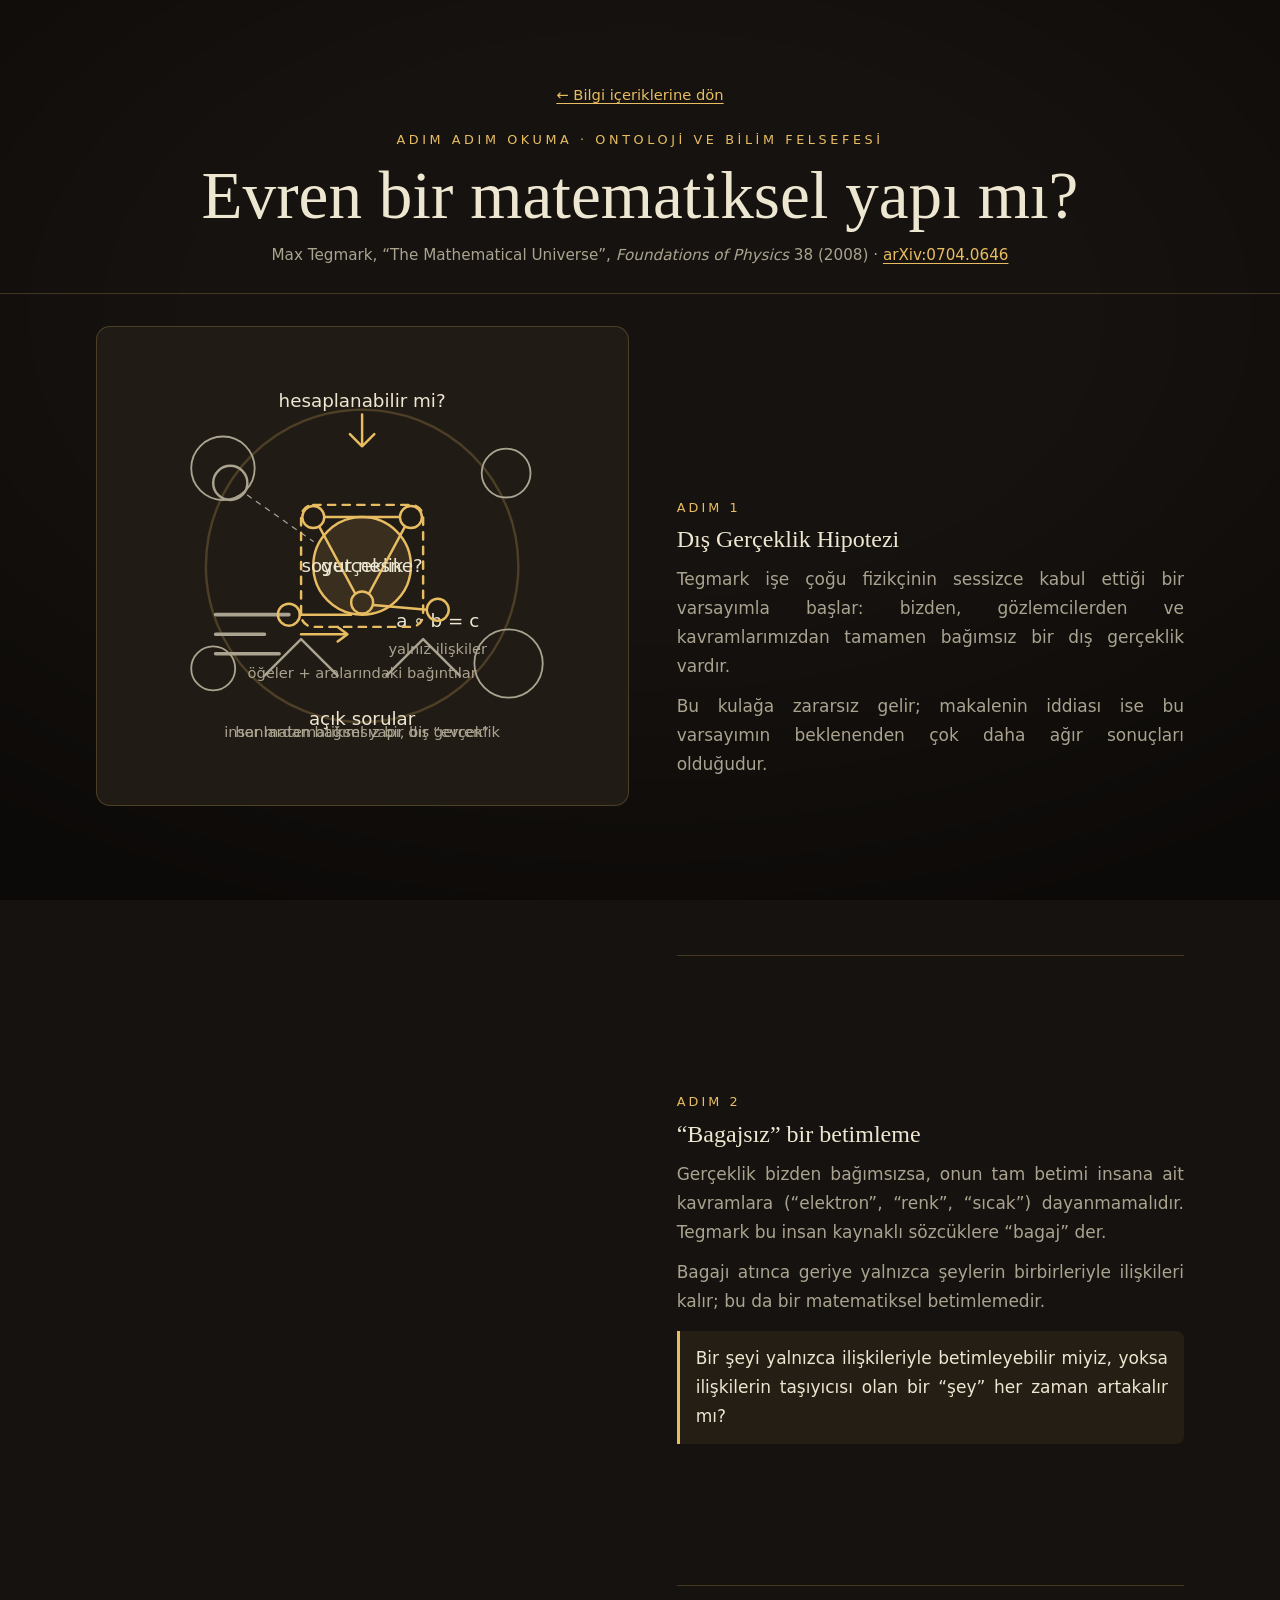
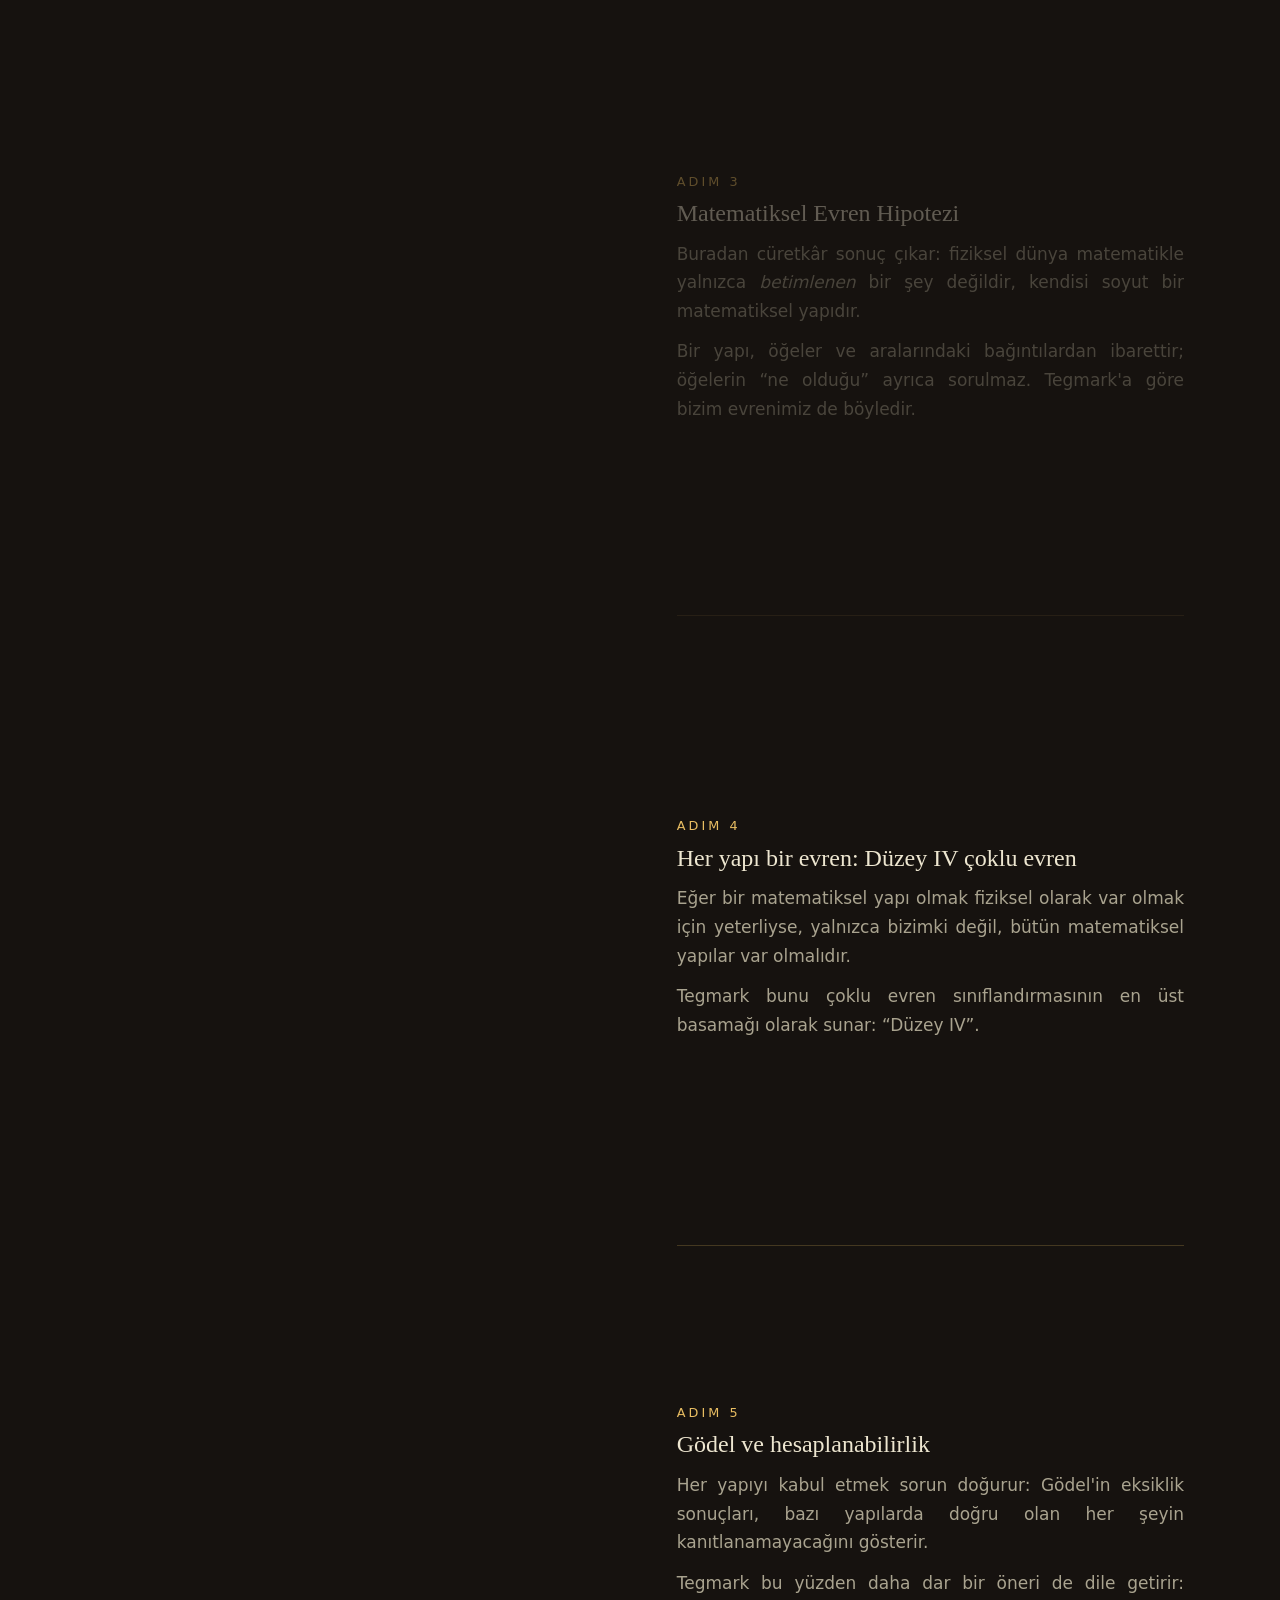
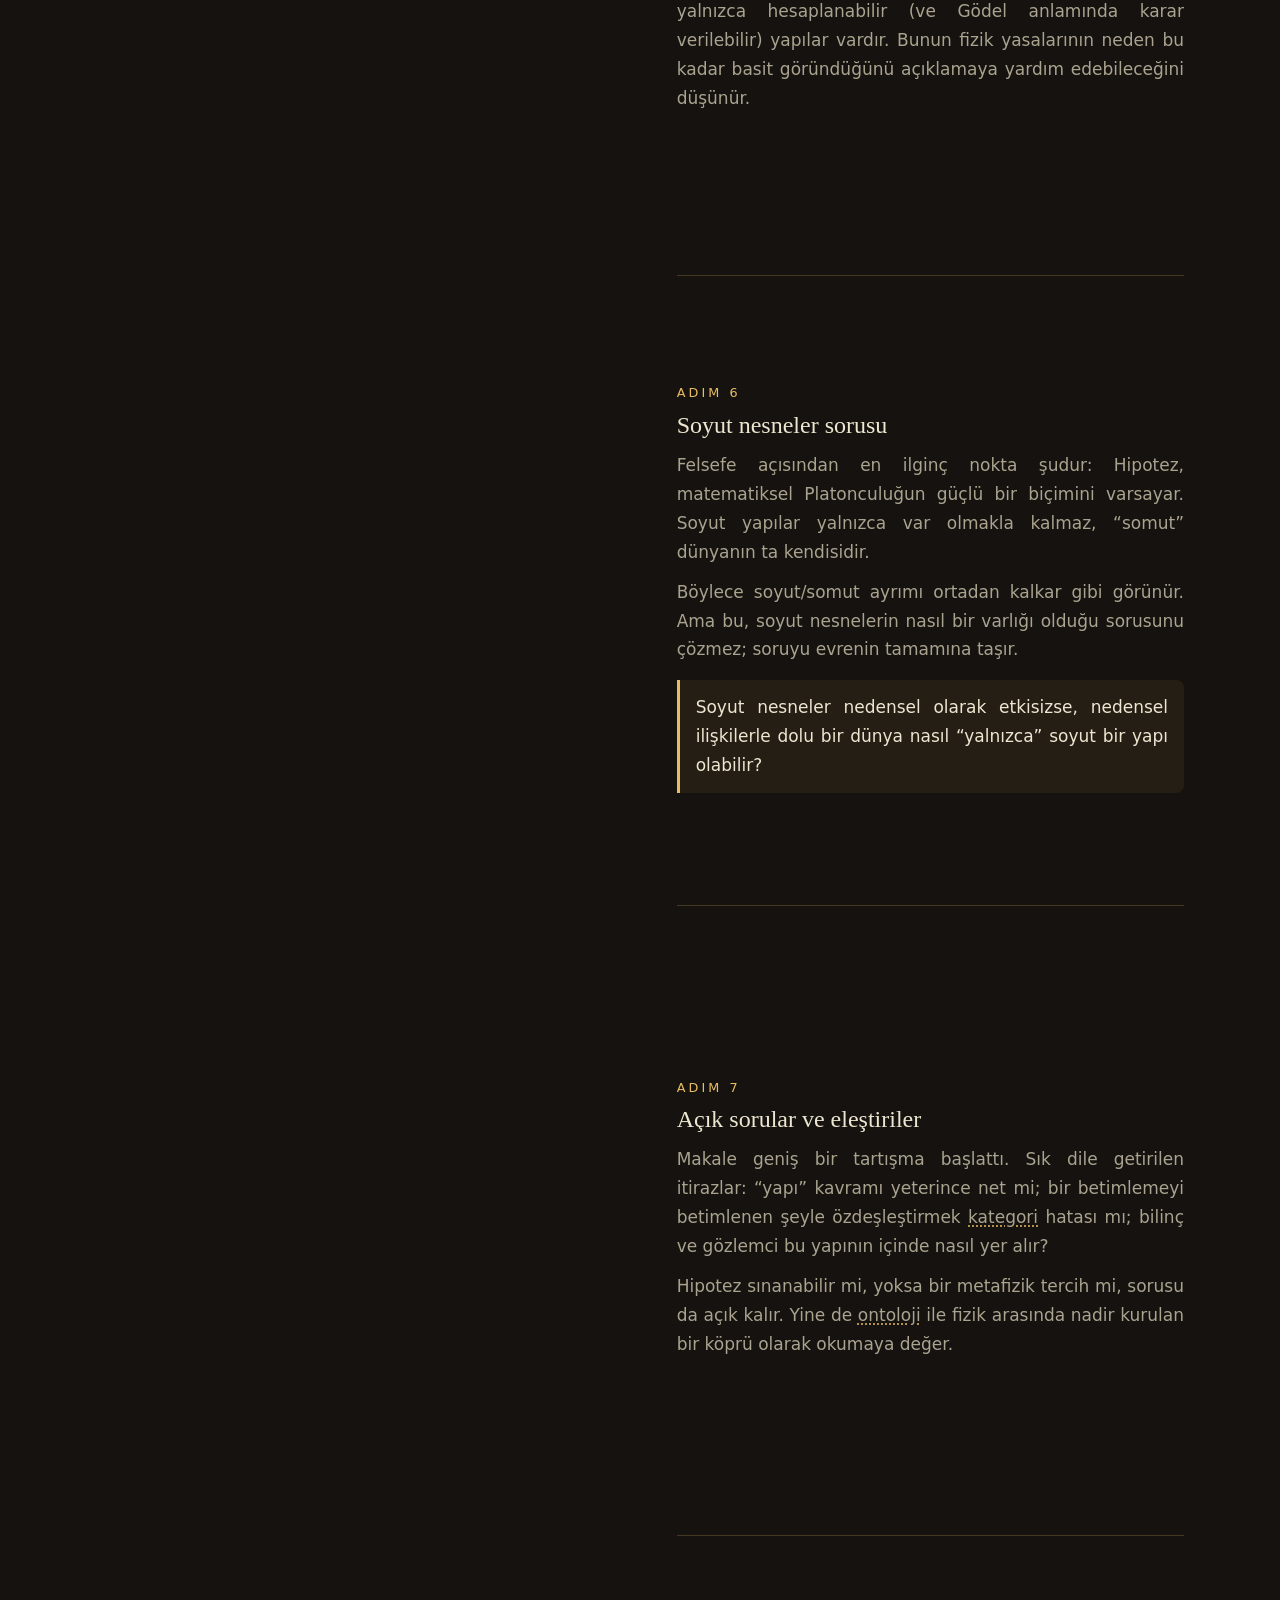
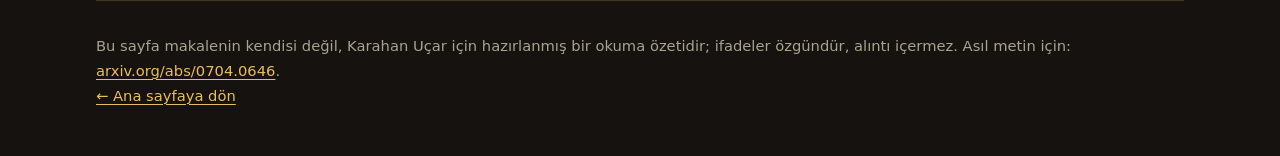
==== commit da61345c: "Ağaç kitaplık, tek kaynaktan içerik akışları, Yayınlar ve Kanal, haritalar, Çalışmalarım sandığı, yö" ====
--- a/karahanucar-com/bilgi/matematiksel-evren.html
+++ b/karahanucar-com/bilgi/matematiksel-evren.html
@@ -10,7 +10,7 @@
   <meta property="og:title" content="Evren bir matematiksel yapı mı?">
   <meta property="og:description" content="Tegmark'ın Matematiksel Evren Hipotezi, adım adım: dış gerçeklik, yapılar, Gödel ve soyut nesneler sorusu.">
   <meta property="og:image" content="../assets/og-kapak.jpg">
-  <link rel="stylesheet" href="../css/style.css?v=20260923b">
+  <link rel="stylesheet" href="../css/style.css?v=20260924f">
   <script>try { if (localStorage.getItem("tema") === "gunduz") document.documentElement.classList.add("gunduz"); } catch (e) {}</script>
   <style>
     /* Adım adım okuma: solda sabit duran çizim, sağda kaydırdıkça ilerleyen adımlar */
@@ -78,7 +78,7 @@
       </svg>
     </figure>
 
-    <div class="adimlar">
+    <div class="adimlar" data-terimce>
       <section class="adim" data-adim="1">
         <p class="no">Adım 1</p>
         <h2>Dış Gerçeklik Hipotezi</h2>
@@ -146,5 +146,8 @@
     adimlar.forEach(function (a) { io.observe(a); });
   })();
 </script>
+<!-- Sözlükçe terimleri: metinde geçenlerin üzerine gelince tanım çıkar -->
+<script src="../js/sozlukce.js?v=20260924f"></script>
+<script src="../js/terimce.js?v=20260924f"></script>
 </body>
 </html>
--- a/karahanucar-com/css/style.css
+++ b/karahanucar-com/css/style.css
@@ -82,11 +82,14 @@
 @media (min-width: 46rem) { .head { grid-template-columns: 1fr auto; } .head .maskot-yan { justify-self: end; } }
 
 /* Portre: oval çerçeve; çerçeve boyunca yavaşça dolaşan altın ışık huzmesi + sıcak, hafif titreyen ışıltı */
-.portre { position: relative; grid-column: 1 / -1; justify-self: start; width: clamp(9.5rem, 24vw, 13.5rem); aspect-ratio: 3 / 4; margin: 0 0 .5rem 1rem; transform-origin: 50% 100%; animation: nefes 5s ease-in-out infinite; }
-/* Geniş ekranda çerçeve, yazının hizasını değiştirmeden içerik sütununun hemen solundaki boşluğa oturur */
-.head-portre { position: relative; }
-@media (min-width: 85rem) {
-  .portre { position: absolute; grid-column: auto; right: calc(100% + 1.6rem); top: .6rem; margin: 0; width: clamp(5.5rem, calc((100vw - 68rem) / 2 - 3.6rem), 13.5rem); }
+.portre { position: relative; justify-self: start; width: clamp(9.5rem, 24vw, 13.5rem); aspect-ratio: 3 / 4; margin: .6rem 0 .5rem .6rem; transform-origin: 50% 100%; animation: nefes 5s ease-in-out infinite; }
+/* Hakkında: portre | metin + zaman çizgisi | maskot. Portre artık içerik sütununun içinde; geniş ekranda sayfa kenarına kaçmaz */
+.hakkinda { display: grid; gap: 1.4rem 2.6rem; grid-template-columns: 1fr; align-items: start; }
+.hakkinda .maskot-yan { justify-self: start; }
+@media (min-width: 52rem) {
+  .hakkinda { grid-template-columns: auto minmax(0, 1fr) auto; }
+  .hakkinda .portre { margin-top: 2.4rem; }
+  .hakkinda .maskot-yan { align-self: end; justify-self: end; }
 }
 .portre img { position: absolute; inset: 0; width: 100%; height: 100%; object-fit: cover; border-radius: 50%; }
 .portre::after { content: ""; position: absolute; inset: -5px; border-radius: 50%; pointer-events: none; border: 1px solid rgba(232, 189, 98, .55);
@@ -339,10 +342,8 @@
 .radyo-kapat { position: absolute; top: .5rem; right: .6rem; width: 1.8rem; height: 1.8rem; border-radius: 50%; border: 1px solid var(--line); background: var(--bg-2); color: var(--ivory); font-size: 1.15rem; line-height: 1; cursor: pointer; }
 .radyo-kapat:hover { border-color: var(--gold); color: var(--gold); }
 @media (max-width: 30rem) { .radyo-kare { width: 3.4rem; } .radyo-baslik { font-size: .84rem; } }
-/* Radyo çubuğu açıkken, sol alttaki hava/ses düğmeleri üstüne binmesin diye yukarı kayar */
-body.radyo-acik .hava-anahtar { bottom: calc(.8rem + 3.8rem); }
-body.radyo-acik .hava-anahtar.ses-anahtar { bottom: calc(3.3rem + 3.8rem); }
-.hava-anahtar { transition: bottom .35s ease; }
+/* Radyo çubuğu açıkken, sol alttaki ortam paneli üstüne binmesin diye yukarı kayar */
+body.radyo-acik .ortam { bottom: calc(.8rem + 3.8rem); }
 
 /* Pencere paneli (eski çizim sürümü; yedek dosyada) */
 .pencere { position: relative; height: clamp(15rem, 44vw, 28rem); overflow: hidden; border-bottom: 1px solid var(--line); background: #1a130e; }
@@ -358,12 +359,22 @@
 .pencere .buhar.b2 { animation-delay: -1.6s; }
 @keyframes buhar { 0% { transform: translateY(6px); opacity: 0; } 30% { opacity: .55; } 100% { transform: translateY(-14px); opacity: 0; } }
 
-/* Ses düğmesi (hava düğmesinin üstünde); ses yalnızca tıklayınca başlar */
-.hava-anahtar.ses-anahtar { bottom: 3.3rem; }
-
-/* Dışarıdaki hava düğmesi */
-.hava-anahtar { position: fixed; left: .8rem; bottom: .8rem; z-index: 40; display: flex; align-items: center; gap: .2rem; padding: .22rem .3rem .22rem .75rem; font-size: .78rem; color: var(--muted);
+/* Ortam paneli: sol altta, üstte ses, altta dışarıdaki hava; ses yalnızca tıklayınca başlar */
+.ortam { position: fixed; left: .8rem; bottom: .8rem; z-index: 40; display: flex; flex-direction: column; align-items: flex-start; gap: .45rem; transition: bottom .35s ease; }
+.ortam-ic { display: flex; flex-direction: column; align-items: flex-start; gap: .45rem; }
+.ortam-ac { display: none; }
+.hava-anahtar { display: flex; align-items: center; gap: .2rem; padding: .22rem .3rem .22rem .75rem; font-size: .78rem; color: var(--muted);
   background: rgba(22, 18, 15, .82); border: 1px solid var(--line); border-radius: 999px; backdrop-filter: blur(6px); }
+/* Dar ekranda panel, altın çerçeveli küçük bir "Ortam" düğmesinin arkasına katlanır */
+@media (max-width: 40rem) {
+  .ortam-ac { display: inline-flex; align-items: center; gap: .45rem; font: inherit; font-size: .8rem; color: var(--gold); cursor: pointer; padding: .4rem .85rem;
+    background: rgba(22, 18, 15, .88); border: 1px solid var(--line); border-radius: 999px; backdrop-filter: blur(6px); box-shadow: 0 4px 16px rgba(0, 0, 0, .35); }
+  .ortam-ac::before { content: ""; width: .5rem; height: .5rem; border-radius: 50%; background: var(--gold); box-shadow: 0 0 8px var(--gold); animation: titre 3.4s ease-in-out infinite; }
+  .ortam-ic { display: none; }
+  .ortam.acik .ortam-ic { display: flex; }
+  .ortam.acik .ortam-ac { border-color: var(--gold); }
+  .hava-anahtar { flex-wrap: wrap; max-width: calc(100vw - 1.6rem); }
+}
 .hava-anahtar button { font: inherit; color: var(--muted); background: none; border: 0; border-radius: 999px; padding: .18rem .65rem; cursor: pointer; transition: color .25s, background .25s; }
 .hava-anahtar button:hover { color: var(--ivory); }
 .hava-anahtar button[aria-pressed="true"] { color: var(--gold); background: rgba(232, 189, 98, .16); }
@@ -372,7 +383,8 @@
 .top nav { align-items: center; gap: .55rem; }
 .ayir { color: var(--gold); opacity: .55; line-height: 1; user-select: none; }
 .links { gap: .4rem .9rem; align-items: center; }
-.links li + li::before { content: "·"; color: var(--gold); opacity: .55; margin-right: .9rem; }
+/* Nokta satır başına düşmesin: ayırıcı önceki bağlantının sonunda durur */
+.links li:not(:last-child)::after { content: "·"; color: var(--gold); opacity: .55; margin-left: .9rem; }
 
 /* ── İki yana yaslı metin; kaydırınca yukarı savrulan harf/kelimeler ── */
 .lead, .sub, .card p, .timeline li, .pubs details p { text-align: justify; text-align-last: left; }
@@ -404,8 +416,7 @@
 html[dir="rtl"] .timeline li::before { left: auto; right: -1.62rem; }
 html[dir="rtl"] .card.kitap { padding-left: 1.3rem; padding-right: 2.1rem; background: linear-gradient(270deg, #4a3220 0, #33241a .95rem, var(--bg-2) .95rem); }
 html[dir="rtl"] .card.kitap::after { left: auto; right: .2rem; }
-html[dir="rtl"] .links li + li::before { margin-right: 0; margin-left: .9rem; }
-@media (min-width: 85rem) { html[dir="rtl"] .portre { right: auto; left: calc(100% + 1.6rem); } }
+html[dir="rtl"] .links li:not(:last-child)::after { margin-left: 0; margin-right: .9rem; }
 
 /* ── Portre: kart çerçevesindeki gibi dolaşan bir ışık, ama sarmal (yarıçapı nefes alır) ve
    yarım devirde fotoğrafın ÖNÜNDEN, diğer yarısında ARKASINDAN geçer (3B izlenimi). ── */
@@ -521,10 +532,563 @@
 /* Ayın büyük halesi ve odaklanma, taşma kaydırması yaratmasın */
 .hero { overflow: clip; }
 
+/* ════════ 2026-09-24 yenileme: içerik merkezi, gezinme ve düzen düzeltmeleri ════════ */
+
+/* Paragraflar: dengeli satır sonu; iki yana yaslama yalnız geniş sütunda (dar kartta/mobilde kelime arası boşluklar açılıyordu) */
+.lead, .sub, .card p, .timeline li, .pubs details p, .kayit p { text-wrap: pretty; }
+.card p, .kayit p { text-align: start; text-align-last: auto; }
+@media (max-width: 40rem) {
+  .lead, .sub, .timeline li, .pubs details p { text-align: start; text-align-last: auto; }
+  .lead { text-align: center; }
+  html[dir="rtl"] .lead, html[dir="rtl"] .sub, html[dir="rtl"] .timeline li, html[dir="rtl"] .pubs details p { text-align-last: auto; }
+}
+:root { interpolate-size: allow-keywords; }
+
+/* İçeriğe geç (klavye kullanıcıları için; odaklanınca görünür) */
+.atla { position: fixed; left: 1rem; top: -4rem; z-index: 100; padding: .55rem 1.1rem; border-radius: 999px; background: var(--gold); color: var(--bg); text-decoration: none; font-weight: 600; transition: top .25s ease; }
+.atla:focus { top: .8rem; }
+
+/* Okuma ilerlemesi: menünün alt kenarında soldan sağa yanan kor çizgisi */
+.ilerleme { position: absolute; left: 0; right: 0; bottom: -1px; height: 2px; transform: scaleX(0); transform-origin: 0 50%; pointer-events: none;
+  background: linear-gradient(90deg, rgba(170, 66, 28, 0), #c8642a 30%, var(--gold) 80%, #FFE2A0);
+  box-shadow: 0 0 10px rgba(232, 189, 98, .55); }
+html[dir="rtl"] .ilerleme { transform-origin: 100% 50%; }
+
+/* Menüde o an okunan bölüm: kalıcı, sakin bir altın ve altında kısa bir kor çizgisi (parlama animasyonu yalnız üzerine gelince) */
+.top nav > a { position: relative; }
+.top nav > a::after { content: ""; position: absolute; left: 15%; right: 15%; bottom: -.3rem; height: 1px; border-radius: 1px; opacity: 0; transform: scaleX(.3);
+  background: linear-gradient(90deg, transparent, var(--gold), transparent); box-shadow: 0 0 6px rgba(232, 189, 98, .7); transition: opacity .35s ease, transform .35s ease; }
+.top nav > a.etkin { color: var(--gold); }
+.top nav > a.etkin::after { opacity: 1; transform: none; }
+/* Mobilde yatay kayan menünün sağ kenarı hafifçe söner: devamı olduğu anlaşılsın */
+@media (max-width: 40rem) {
+  .top nav { -webkit-mask-image: linear-gradient(90deg, #000 82%, transparent); mask-image: linear-gradient(90deg, #000 82%, transparent); padding-bottom: .35rem; }
+  html[dir="rtl"] .top nav { -webkit-mask-image: linear-gradient(270deg, #000 82%, transparent); mask-image: linear-gradient(270deg, #000 82%, transparent); }
+}
+
+/* Kahraman: iki eylem düğmesi */
+.hero-eylem { display: flex; flex-wrap: wrap; gap: .75rem; justify-content: center; margin-top: 2rem; }
+.button { transition: background .3s ease, color .3s ease, box-shadow .3s ease, transform .3s ease; }
+.button:hover { transform: translateY(-2px); }
+.button-dolu { background: var(--gold); color: var(--bg); border-color: var(--gold); font-weight: 600; box-shadow: 0 0 18px rgba(232, 189, 98, .28); }
+.button-dolu:hover { background: #FFE2A0; color: var(--bg); box-shadow: 0 0 28px rgba(232, 189, 98, .5); }
+.hero .button:not(.button-dolu) { background: rgba(11, 17, 24, .35); backdrop-filter: blur(4px); }
+
+/* Bölüm numaraları: kitap bölümleri gibi Roma rakamı + kısa altın çizgi */
+.bolum-no { display: flex; align-items: center; gap: .75rem; font: 500 .95rem/1 var(--serif); letter-spacing: .06em; color: var(--gold); margin-bottom: .7rem; }
+/* Menüden bir bölüme gidince başlık yapışkan menünün altında kalmasın */
+section, .atla-hedef { scroll-margin-top: 4.2rem; }
+.bolum-no::after { content: ""; width: 2.8rem; height: 1px; background: linear-gradient(90deg, var(--gold), transparent); }
+html[dir="rtl"] .bolum-no::after { background: linear-gradient(270deg, var(--gold), transparent); }
+
+/* "Düşüncenin eşiğinde": dar ekranda çerçeve taşmasın, yazı iki satıra insin */
+.esik { width: fit-content; max-width: min(30rem, 100%); }
+@media (max-width: 40rem) { .esik { padding: .75rem 1.1rem; } .esik-yazi { letter-spacing: .18em; font-size: 1rem; } }
+
+/* Yayınlar: başlık solda, tarih/tür sağda; açılış yumuşak */
+.pubs summary { display: grid; grid-template-columns: minmax(0, 1fr) auto auto; align-items: baseline; gap: .3rem 1.2rem; padding-block: .15rem; transition: color .3s ease; }
+.pubs summary:hover { color: var(--gold); }
+.pub-meta { font-family: var(--sans); font-size: .8rem; letter-spacing: .06em; color: var(--muted); white-space: nowrap; font-variant-numeric: tabular-nums; }
+.pubs summary::after { transition: transform .35s ease; }
+.pubs details[open] summary::after { transform: rotate(180deg); }
+.pubs details::details-content { block-size: 0; overflow: hidden; transition: block-size .4s ease, content-visibility .4s allow-discrete; }
+.pubs details[open]::details-content { block-size: auto; }
+@media (max-width: 40rem) { .pubs summary { grid-template-columns: minmax(0, 1fr) auto; } .pub-meta { grid-row: 2; } }
+
+/* Kartlar: köşede soluk numara, üstte küçük tür etiketi; kartın tamamı tıklanır */
+.card .kart-no { position: absolute; top: .75rem; inset-inline-end: 1rem; font: 500 1.9rem/1 var(--serif); color: rgba(232, 189, 98, .16); pointer-events: none; transition: color .35s ease; }
+.card:hover .kart-no, .card:focus-within .kart-no { color: rgba(232, 189, 98, .42); }
+.kart-ust { display: block; font-size: .72rem; letter-spacing: .2em; text-transform: uppercase; color: var(--gold); margin-bottom: .45rem; }
+html[dir="rtl"] .kart-ust, html[lang="grc"] .kart-ust { letter-spacing: .04em; text-transform: none; }
+.card .go::after { content: ""; position: absolute; inset: 0; border-radius: inherit; }
+.card .go { position: static; }
+
+/* ── Kütüphane rafı: her alan bir cilt; üzerine gelince raftan hafifçe çekilir, seçilince altın yaldızı yanar ── */
+.raf-kap { margin: .4rem 0 .7rem; max-width: 46rem; }
+.raf { display: flex; align-items: flex-end; gap: .38rem; height: clamp(12.5rem, 24vw, 15rem); padding-inline: .9rem; }
+.cilt { --c: #3a2a1d; position: relative; flex: 1 1 0; min-width: 0; max-width: 4.4rem; height: var(--h, 90%); cursor: pointer; font: inherit; color: #eadfc4;
+  display: flex; flex-direction: column; align-items: center; justify-content: space-between; padding: 1.15rem 0 .75rem; border: 0; border-radius: 4px 4px 2px 2px;
+  background: linear-gradient(90deg, rgba(0, 0, 0, .38), rgba(255, 255, 255, .08) 16%, rgba(255, 255, 255, 0) 38%, rgba(0, 0, 0, .06) 70%, rgba(0, 0, 0, .34)), var(--c);
+  box-shadow: inset 0 0 0 1px rgba(0, 0, 0, .35), 0 -3px 12px rgba(0, 0, 0, .22);
+  transform-origin: 50% 100%; transition: transform .5s cubic-bezier(.2, .8, .2, 1), box-shadow .45s ease, filter .45s ease; }
+/* Sırttaki yaldız bantları */
+.cilt::before, .cilt::after { content: ""; position: absolute; left: 14%; right: 14%; height: 5px; pointer-events: none; opacity: .8;
+  border-block: 1px solid #d9b25e; }
+.cilt::before { top: .45rem; }
+.cilt::after { bottom: 2.35rem; }
+.cilt-ad { writing-mode: vertical-rl; font-family: var(--serif); font-size: .95rem; letter-spacing: .08em; white-space: nowrap; line-height: 1; transition: color .35s ease, text-shadow .35s ease; }
+.cilt-sayi { min-width: 1.45rem; padding: .05rem .3rem; border: 1px solid rgba(232, 189, 98, .55); border-radius: 999px; font-size: .72rem; line-height: 1.3; color: #f0cf82; font-variant-numeric: tabular-nums; }
+.cilt:hover, .cilt:focus-visible { transform: translateY(-.7rem); box-shadow: inset 0 0 0 1px rgba(0, 0, 0, .35), 0 0 18px rgba(232, 189, 98, .28); }
+.cilt[aria-pressed="true"] { transform: translateY(-1.1rem); box-shadow: inset 0 0 0 1px rgba(232, 189, 98, .75), 0 0 26px rgba(232, 189, 98, .42); }
+.cilt[aria-pressed="true"] .cilt-ad { color: #FFE7A8; text-shadow: 0 0 10px rgba(232, 189, 98, .7); }
+.cilt:focus-visible { outline-offset: 4px; }
+.cilt.bos { filter: saturate(.55) brightness(.78); }
+.cilt.bos:hover, .cilt.bos[aria-pressed="true"] { filter: none; }
+/* Sahneye açılan ciltler: üst yaldızın altında nabız gibi atan küçük bir kor; üzerine gelince cilt biraz daha çekilir */
+.cilt-isik { position: absolute; top: .95rem; left: 50%; width: .42rem; height: .42rem; margin-left: -.21rem; border-radius: 50%; background: #FFE2A0; box-shadow: 0 0 6px #FFE2A0, 0 0 14px rgba(232, 189, 98, .8); animation: titre 2.6s ease-in-out infinite; }
+.cilt-sahne { padding-top: 1.55rem; }
+.cilt-sahne::before { top: .35rem; }
+.cilt-sahne:hover, .cilt-sahne:focus-visible { transform: translateY(-1rem) rotate(-1.5deg); box-shadow: inset 0 0 0 1px rgba(232, 189, 98, .5), 0 0 26px rgba(232, 189, 98, .45); }
+.raf-tahta { height: .85rem; border-radius: 3px; background: linear-gradient(#634128, #3b2717 70%, #2a1b10);
+  box-shadow: 0 10px 22px rgba(0, 0, 0, .5), inset 0 1px 0 rgba(255, 220, 160, .22); }
+.raf-ipucu { font-size: .85rem; color: var(--muted); margin-bottom: .4rem; }
+@media (max-width: 40rem) { .raf { gap: .26rem; padding-inline: .4rem; } .cilt-ad { font-size: .8rem; letter-spacing: .04em; } .cilt { padding-top: .95rem; } }
+html[dir="rtl"] .cilt { background: linear-gradient(270deg, rgba(0, 0, 0, .38), rgba(255, 255, 255, .08) 16%, rgba(255, 255, 255, 0) 38%, rgba(0, 0, 0, .06) 70%, rgba(0, 0, 0, .34)), var(--c); }
+
+/* ── Dizin: son eklenenler; üzerine gelince alt çizgi boyunca ışık akar (zaman çizgisindeki ışığın akrabası) ── */
+.dizin { list-style: none; border-top: 1px solid var(--line); max-width: 52rem; }
+.kayit { position: relative; display: grid; grid-template-columns: 6.5rem minmax(0, 1fr) auto; gap: .3rem 1.4rem; align-items: baseline; padding: 1.15rem .6rem; border-bottom: 1px solid var(--line); transition: background .4s ease; }
+.kayit::after { content: ""; position: absolute; left: 0; right: 0; bottom: -1px; height: 1px; transform: scaleX(0); transform-origin: 0 50%; pointer-events: none;
+  background: linear-gradient(90deg, transparent, var(--gold) 30%, #FFE2A0 60%, transparent); box-shadow: 0 0 8px rgba(232, 189, 98, .6); transition: transform .7s cubic-bezier(.2, .8, .2, 1); }
+html[dir="rtl"] .kayit::after { transform-origin: 100% 50%; }
+.kayit:hover, .kayit:focus-within { background: linear-gradient(90deg, rgba(232, 189, 98, .07), transparent 75%); }
+.kayit:hover::after, .kayit:focus-within::after { transform: none; }
+.kayit-tur { font-size: .72rem; letter-spacing: .2em; text-transform: uppercase; color: var(--gold); }
+html[dir="rtl"] .kayit-tur, html[lang="grc"] .kayit-tur { letter-spacing: .04em; text-transform: none; }
+.kayit h4 { font: 500 1.2rem/1.3 var(--serif); }
+.kayit h4 a { color: var(--ivory); text-decoration: none; }
+.kayit h4 a::after { content: ""; position: absolute; inset: 0; }
+.kayit h4 a:focus-visible { outline: none; }
+.kayit:has(a:focus-visible) { outline: 2px solid var(--gold); outline-offset: 2px; }
+.kayit p { color: var(--muted); font-size: .95rem; margin-top: .2rem; }
+.kayit .kayit-alan { font-size: .8rem; letter-spacing: .03em; margin-top: .45rem; opacity: .85; }
+.kayit-ok { color: var(--gold); font-size: 1.1rem; transition: transform .35s ease; }
+html[dir="rtl"] .kayit-ok { transform: scaleX(-1); }
+.kayit:hover .kayit-ok { transform: translateX(5px); }
+html[dir="rtl"] .kayit:hover .kayit-ok { transform: scaleX(-1) translateX(5px); }
+.kayit-yakinda { opacity: .62; }
+.kayit-yakinda h4 { font-style: italic; }
+.kayit.belir { animation: belir .55s ease both; animation-delay: calc(var(--sira, 0) * 70ms); }
+@keyframes belir { from { opacity: 0; transform: translateY(8px); filter: blur(2px); } }
+.kayit-yakinda.belir { animation-name: belir-yakinda; }
+@keyframes belir-yakinda { from { opacity: 0; transform: translateY(8px); } to { opacity: .62; } }
+.dizin-bos { padding: 1.4rem .6rem; color: var(--muted); font-style: italic; border-bottom: 1px solid var(--line); max-width: 52rem; }
+@media (max-width: 40rem) { .kayit { grid-template-columns: minmax(0, 1fr); padding-inline: .2rem; } .kayit-ok { display: none; } }
+
+/* ── Randevu: kalıcı dönen ışıkla çevrili davet kartı (eşikteki ışığın aynısı) ── */
+.randevu-kart { position: relative; display: grid; gap: 1.2rem 2rem; align-items: center; grid-template-columns: 1fr; padding: clamp(1.4rem, 3.5vw, 2.2rem); border-radius: 14px;
+  background: radial-gradient(120% 140% at 100% 0%, rgba(232, 189, 98, .09), transparent 55%), var(--bg-2); }
+.randevu-kart::before { content: ""; position: absolute; inset: -1px; border-radius: inherit; padding: 1.5px; pointer-events: none;
+  background: conic-gradient(from var(--ang), rgba(232, 189, 98, .18) 0 45%, rgba(232, 189, 98, .35) 65%, #E8BD62 82%, #FFE2A0 90%, rgba(232, 189, 98, .18) 96%);
+  -webkit-mask: linear-gradient(#000 0 0) content-box, linear-gradient(#000 0 0); -webkit-mask-composite: xor;
+  mask: linear-gradient(#000 0 0) content-box exclude, linear-gradient(#000 0 0); animation: dolan 7s linear infinite; }
+.randevu-kart h2 + .sub { margin-bottom: 0; }
+@media (min-width: 46rem) { .randevu-kart { grid-template-columns: 1fr auto; } }
+.randevu-eylem .button { padding: .7rem 1.8rem; font-size: 1.02rem; }
+
+/* ── Alt bilgi: logo, alt menü, slogan, gizlilik notu; altta ortam paneline yer bırakır ── */
+footer { padding: 3rem 0 5.5rem; border-top: 1px solid var(--line); }
+footer .wrap { display: flex; flex-direction: column; align-items: center; gap: .9rem; }
+.alt-marka { flex-direction: column; gap: .5rem; font-size: 1.25rem; }
+.alt-marka img { width: 2.6rem; height: 2.6rem; }
+.alt-menu { display: flex; flex-wrap: wrap; justify-content: center; align-items: center; gap: .3rem .55rem; font-size: .9rem; }
+.alt-menu a { color: var(--muted); text-decoration: none; transition: color .3s ease; }
+.alt-menu a:hover, .alt-menu a:focus-visible { color: var(--gold); }
+footer .motto { margin: .4rem 0 0; }
+.gizlilik { max-width: 34rem; font-size: .8rem; opacity: .8; text-wrap: balance; }
+footer a { text-underline-offset: 3px; }
+
+/* ── Gündüz uyarlamaları (yeni bileşenler) ── */
+html.gunduz .ilerleme { background: linear-gradient(90deg, rgba(160, 90, 30, 0), #b86a24 30%, #8a5a14 80%, #6b430c); box-shadow: 0 0 8px rgba(160, 110, 30, .45); }
+html.gunduz .hero .button:not(.button-dolu) { background: rgba(255, 250, 238, .55); }
+html.gunduz .button-dolu { color: #fffaf0; box-shadow: 0 4px 14px rgba(118, 75, 12, .25); }
+html.gunduz .button-dolu:hover { background: #8a5a14; color: #fffaf0; }
+html.gunduz .card .kart-no { color: rgba(118, 75, 12, .16); }
+html.gunduz .card:hover .kart-no { color: rgba(118, 75, 12, .4); }
+html.gunduz .raf-tahta { background: linear-gradient(#9a6a40, #7a5030 70%, #5e3c22); box-shadow: 0 10px 20px rgba(80, 55, 20, .28), inset 0 1px 0 rgba(255, 235, 200, .45); }
+html.gunduz .cilt { box-shadow: inset 0 0 0 1px rgba(0, 0, 0, .25), 0 -3px 12px rgba(80, 55, 20, .18); }
+html.gunduz .cilt[aria-pressed="true"] { box-shadow: inset 0 0 0 1px #f0d9a4, 0 0 22px rgba(176, 124, 40, .45); }
+html.gunduz .kayit::after { background: linear-gradient(90deg, transparent, #a8741e 30%, #8a5a14 60%, transparent); box-shadow: 0 0 6px rgba(160, 110, 30, .45); }
+html.gunduz .kayit:hover, html.gunduz .kayit:focus-within { background: linear-gradient(90deg, rgba(138, 90, 20, .07), transparent 75%); }
+html.gunduz .randevu-kart { background: radial-gradient(120% 140% at 100% 0%, rgba(176, 124, 40, .12), transparent 55%), var(--bg-2); }
+html.gunduz .randevu-kart::before { background: conic-gradient(from var(--ang), rgba(138, 90, 20, .2) 0 45%, rgba(176, 124, 40, .35) 65%, #a8741e 82%, #8a5a14 90%, rgba(138, 90, 20, .2) 96%); }
+html.gunduz .ortam-ac { background: rgba(243, 234, 214, .97); }
+html.gunduz .top nav > a::after { box-shadow: none; }
+
+/* ════════ 2026-09-24 (2): canlı kitaplık, akan dizin, kayan etiketler, ay/güneş, maskotun sayfası ════════ */
+
+/* Çalışma alanı etiketleri: "Metafizik · Varlık felsefesi" soldan sağa sürekli kayar (yanıp sönme yok) */
+.tags li.kayan { display: block; width: 11.2rem; overflow: hidden; padding-inline: 0;
+  -webkit-mask-image: linear-gradient(90deg, transparent, #000 16%, #000 84%, transparent); mask-image: linear-gradient(90deg, transparent, #000 16%, #000 84%, transparent); }
+.kayan-iz { display: inline-flex; white-space: nowrap; animation: kay-sag 16s linear infinite; animation-delay: var(--kd, 0s); }
+.kayan-iz > * { margin-right: .55rem; }
+.kayan-iz i { font-style: normal; opacity: .65; }
+@keyframes kay-sag { from { transform: translateX(-50%); } to { transform: translateX(0); } }
+html[dir="rtl"] .kayan-iz { animation-direction: reverse; }
+
+/* Ay batar, güneş doğar: geçiş sırasında gök cismi ağaçların arkasına iner */
+.hero .ay.ufukta { z-index: 0; pointer-events: none; }
+.hero .ay.ufukta::before, .hero .ay.ufukta::after { transition: none; }
+
+/* ── Kitaplık ── */
+.kitaplik { margin: .6rem 0 .8rem; padding: 1.1rem 1.1rem .4rem; border-radius: 10px 10px 4px 4px; position: relative;
+  background: linear-gradient(90deg, #2a1a10, #3a2616 6%, #2e1e12 50%, #3a2616 94%, #2a1a10); box-shadow: inset 0 0 0 1px rgba(0, 0, 0, .5), inset 0 14px 30px rgba(0, 0, 0, .45), 0 20px 40px rgba(0, 0, 0, .35); }
+.kitaplik::before { content: ""; position: absolute; inset: 0 0 auto 0; height: 14px; border-radius: 10px 10px 0 0; background: linear-gradient(#6a4428, #3a2616); }
+.kraf { position: relative; display: flex; align-items: flex-end; gap: .9rem; padding-top: 1.2rem; }
+.kraf + .kraf { margin-top: .3rem; }
+.kraf-kitaplar { flex: 1; min-width: 0; display: flex; align-items: flex-end; gap: .28rem; height: 13.4rem; overflow-x: auto; overflow-y: visible; padding: 1.4rem .2rem 0; scrollbar-width: thin; scrollbar-color: rgba(232, 189, 98, .35) transparent; }
+.kraf-tahta { position: absolute; left: -1.1rem; right: -1.1rem; bottom: -.7rem; height: .75rem; background: linear-gradient(#6a4428, #3a2616 70%, #24160c); box-shadow: 0 8px 14px rgba(0, 0, 0, .5), inset 0 1px 0 rgba(255, 220, 160, .25); z-index: 0; }
+.kraf-kitaplar, .kraf-levha { position: relative; z-index: 1; margin-bottom: .05rem; }
+/* Pirinç levha: alanın adı ve dizindeki içerik sayısı */
+.kraf-levha { flex: none; width: 8.2rem; align-self: flex-end; margin-bottom: 1.6rem; padding: .55rem .6rem; cursor: pointer; font: inherit; text-align: center;
+  display: flex; flex-direction: column; align-items: center; gap: .15rem; border-radius: 6px; border: 1px solid #5a3e14;
+  background: linear-gradient(160deg, #f3d488, #c99a3e 45%, #e8c06a 60%, #a8782a); color: #3a2408; box-shadow: 0 3px 8px rgba(0, 0, 0, .45), inset 0 1px 0 rgba(255, 255, 255, .5);
+  transition: transform .35s ease, box-shadow .35s ease; position: relative; overflow: hidden; }
+.kraf-levha::after { content: ""; position: absolute; top: 0; bottom: 0; width: 40%; left: -60%; background: linear-gradient(100deg, transparent, rgba(255, 255, 255, .55), transparent); animation: levha-parla 6s ease-in-out infinite; }
+@keyframes levha-parla { 0%, 70% { left: -60%; } 100% { left: 130%; } }
+.kraf:nth-child(2) .kraf-levha::after { animation-delay: -1s; } .kraf:nth-child(3) .kraf-levha::after { animation-delay: -2s; } .kraf:nth-child(4) .kraf-levha::after { animation-delay: -3s; } .kraf:nth-child(5) .kraf-levha::after { animation-delay: -4s; } .kraf:nth-child(6) .kraf-levha::after { animation-delay: -5s; }
+.kraf-ad { font: 600 .95rem/1.15 var(--serif); letter-spacing: .02em; }
+.kraf-sayi { font-size: .68rem; letter-spacing: .12em; opacity: .75; }
+.kraf-sayi::after { content: " ◆"; font-size: .55rem; }
+.kraf-levha:hover, .kraf-levha:focus-visible { transform: translateY(-3px); box-shadow: 0 6px 16px rgba(0, 0, 0, .5), 0 0 18px rgba(232, 189, 98, .45), inset 0 1px 0 rgba(255, 255, 255, .5); }
+
+/* Kitaplar: kumaş cilt, yaldız bantlar, üstte canlı motif, altta dikey ad */
+.kitap { --c: #3a2a1d; position: relative; flex: none; width: 2.75rem; height: var(--h, 90%); cursor: pointer; font: inherit; color: #eadfc4; border: 0; padding: .45rem 0 .55rem;
+  display: flex; flex-direction: column; align-items: center; gap: .35rem; border-radius: 3px 3px 1px 1px;
+  background: linear-gradient(90deg, rgba(0, 0, 0, .4), rgba(255, 255, 255, .1) 14%, rgba(255, 255, 255, 0) 36%, rgba(0, 0, 0, .08) 70%, rgba(0, 0, 0, .38)),
+    repeating-linear-gradient(0deg, rgba(255, 255, 255, .025) 0 2px, transparent 2px 4px), var(--c);
+  box-shadow: inset 0 0 0 1px rgba(0, 0, 0, .35), 0 -2px 8px rgba(0, 0, 0, .25); transform-origin: 50% 100%;
+  transition: transform .5s cubic-bezier(.2, .8, .2, 1), box-shadow .45s ease; }
+.kitap::before, .kitap::after { content: ""; position: absolute; left: 10%; right: 10%; height: 4px; border-block: 1px solid rgba(217, 178, 94, .8); pointer-events: none; }
+.kitap::before { top: 2.95rem; }
+.kitap::after { bottom: .3rem; }
+.kitap-motif { flex: none; width: 1.9rem; height: 2.55rem; overflow: visible; filter: drop-shadow(0 0 3px rgba(240, 207, 130, .35)); }
+.kitap-ad { writing-mode: vertical-rl; font-family: var(--serif); font-size: .76rem; letter-spacing: .05em; white-space: nowrap; line-height: 1; margin-top: .45rem; overflow: hidden; text-overflow: ellipsis; max-height: calc(100% - 3.6rem); }
+.kitap.uzun .kitap-ad { font-size: .64rem; letter-spacing: .02em; }
+.kitap.cok-uzun .kitap-ad { font-size: .56rem; letter-spacing: 0; }
+.kitap:nth-child(3n) { width: 2.45rem; } .kitap:nth-child(4n) { width: 3rem; }
+.kitap:nth-child(5n+2) { transform: rotate(-2.2deg); }
+.kitap:hover, .kitap:focus-visible { transform: translateY(-.9rem) rotate(-1deg); box-shadow: inset 0 0 0 1px rgba(232, 189, 98, .45), 0 0 20px rgba(232, 189, 98, .35); z-index: 2; }
+.kitap:focus-visible { outline-offset: 3px; }
+.kitap-sahne { box-shadow: inset 0 0 0 1px rgba(232, 189, 98, .35), 0 -2px 10px rgba(232, 189, 98, .18); }
+.kitap .cilt-isik { top: auto; bottom: .9rem; }
+.kitap-sozluk { --c: #3a2e22 !important; background: linear-gradient(90deg, rgba(0, 0, 0, .4), rgba(255, 255, 255, .1) 14%, rgba(255, 255, 255, 0) 36%, rgba(0, 0, 0, .38)), repeating-linear-gradient(135deg, #4a3a28 0 6px, #3e3020 6px 12px); }
+@media (max-width: 40rem) {
+  .kitaplik { padding-inline: .6rem; }
+  .kraf { flex-direction: column; align-items: stretch; gap: .2rem; }
+  .kraf-levha { width: auto; align-self: flex-start; margin-bottom: 0; flex-direction: row; gap: .6rem; padding: .35rem .8rem; }
+  .kraf-kitaplar { height: 12rem; }
+}
+
+/* Kitap sırtı motifleri */
+.kitap-motif .m-don { transform-box: fill-box; transform-origin: center; animation: m-don 9s linear infinite; }
+.kitap-motif .m-yavas { animation-duration: 24s; }
+@keyframes m-don { to { transform: rotate(360deg); } }
+.kitap-motif .m-sal { transform-box: view-box; transform-origin: 15px 8px; animation: m-sal 3.2s ease-in-out infinite alternate; }
+.kitap-motif .m-hizli { animation-duration: 1.1s; transform-origin: 15px 6px; }
+.kitap-motif .m-pusula { transform-origin: 15px 20px; animation-duration: 2.6s; }
+@keyframes m-sal { from { transform: rotate(-9deg); } to { transform: rotate(9deg); } }
+.kitap-motif .m-parilti { transform-box: fill-box; transform-origin: center; animation: m-parilti 2.4s ease-in-out infinite; }
+@keyframes m-parilti { 0%, 100% { opacity: .35; transform: scale(.7); } 50% { opacity: 1; transform: scale(1.15); } }
+.kitap-motif .m-g2 { animation-delay: -.8s; } .kitap-motif .m-g3 { animation-delay: -1.6s; }
+.kitap-motif .m-nabz { transform-box: fill-box; transform-origin: center; animation: m-nabz 1.6s ease-in-out infinite; }
+@keyframes m-nabz { 0%, 100% { transform: scale(1); } 15% { transform: scale(1.25); } 30% { transform: scale(1); } }
+.kitap-motif .m-cizgi { stroke-dasharray: 1; animation: m-cizgi 4s ease-in-out infinite; }
+@keyframes m-cizgi { 0% { stroke-dashoffset: 1; } 55%, 80% { stroke-dashoffset: 0; opacity: 1; } 100% { stroke-dashoffset: 0; opacity: 0; } }
+.kitap-motif .m-ekg { stroke-dasharray: 1; animation: m-cizgi 1.8s linear infinite; }
+.kitap-motif .m-satir path { stroke-dasharray: 1; animation: m-cizgi 5s ease-in-out infinite; }
+.kitap-motif .m-magma { stroke-dasharray: 1; animation: m-cizgi 3.4s ease-in-out infinite; }
+.kitap-motif .m-degis { animation: m-degis 3s ease-in-out infinite; }
+@keyframes m-degis { 0%, 100% { opacity: 1; } 50% { opacity: .2; } }
+.kitap-motif .m-kirp { animation: m-kirp 4s ease-in-out infinite; }
+@keyframes m-kirp { 0%, 88%, 100% { opacity: 0; } 92% { opacity: 1; } }
+.kitap-motif .m-bebek { animation: m-bebek 5s ease-in-out infinite; }
+@keyframes m-bebek { 0%, 100% { transform: translateX(0); } 30% { transform: translateX(-3px); } 60% { transform: translateX(3px); } }
+.kitap-motif .m-nokta3 circle { animation: m-degis 1.2s ease-in-out infinite; }
+.kitap-motif .m-nokta3 circle:nth-child(2) { animation-delay: .2s; } .kitap-motif .m-nokta3 circle:nth-child(3) { animation-delay: .4s; }
+.kitap-motif .m-sinyal { animation: m-parilti 1.4s ease-in-out infinite; transform-box: fill-box; transform-origin: center; }
+.kitap-motif .m-parla { animation: m-parla 4s ease-in-out infinite; }
+@keyframes m-parla { 0%, 100% { opacity: 0; } 50% { opacity: .18; } }
+.kitap-motif .m-parla-y { animation: m-degis 2.6s ease-in-out infinite; }
+.kitap-motif .m-cevir { transform-box: fill-box; transform-origin: center; animation: m-cevir 5s ease-in-out infinite; }
+@keyframes m-cevir { 0%, 70% { transform: rotate(0); } 85%, 100% { transform: rotate(180deg); } }
+.kitap-motif .m-kucul { transform-box: fill-box; transform-origin: center; animation: m-kucul 3s ease-in-out infinite; }
+@keyframes m-kucul { 0%, 100% { transform: scale(1); } 50% { transform: scale(.7); } }
+.kitap-motif .m-tel path { animation: m-tel .18s linear infinite alternate; }
+.kitap-motif .m-tel path:nth-child(2) { animation-duration: .23s; } .kitap-motif .m-tel path:nth-child(3) { animation-duration: .15s; }
+@keyframes m-tel { from { transform: translateX(-.5px); } to { transform: translateX(.5px); } }
+.kitap-motif .m-yildiz { transform-box: fill-box; transform-origin: center; animation: m-parilti 3s ease-in-out infinite; }
+.kitap-motif .m-harf { opacity: 0; animation-name: m-harf; animation-timing-function: ease-in-out; animation-iteration-count: infinite; }
+@keyframes m-harf { 0% { opacity: 0; transform: translateY(4px); } 6%, 20% { opacity: 1; transform: none; } 26%, 100% { opacity: 0; transform: translateY(-4px); } }
+.kitap-motif .m-kabarcik { animation: m-kabarcik 2.4s ease-in infinite; }
+@keyframes m-kabarcik { 0% { transform: translateY(0); opacity: 0; } 20% { opacity: 1; } 100% { transform: translateY(-14px); opacity: 0; } }
+.kitap-motif .m-akis { animation: m-akis 3s linear infinite; }
+@keyframes m-akis { from { transform: translateY(40px); } to { transform: translateY(-4px); } }
+.kitap-motif .m-akis.m-g2 { animation-delay: -1s; } .kitap-motif .m-akis.m-g3 { animation-delay: -2s; }
+.kitap-motif .m-dalga { animation: m-dalga 1.4s linear infinite; }
+@keyframes m-dalga { from { transform: translateX(-6px); } to { transform: translateX(6px); } }
+.kitap-motif .m-yuz { animation: m-yuz 4s ease-in-out infinite alternate; }
+@keyframes m-yuz { from { transform: translateY(1.5px); } to { transform: translateY(-1.5px); } }
+.kitap-motif .m-yaz { animation: m-yaz 1.3s ease-in-out infinite alternate; transform-box: fill-box; transform-origin: 20% 90%; }
+@keyframes m-yaz { from { transform: rotate(-6deg) translateX(-2px); } to { transform: rotate(4deg) translateX(2px); } }
+.kitap-motif .m-serit { animation: m-serit 1.2s steps(4) infinite; }
+@keyframes m-serit { to { transform: translateY(8px); } }
+.kitap-motif .m-zipla { animation: m-zipla 1.6s ease-in-out infinite; }
+@keyframes m-zipla { 0%, 100% { transform: translateY(0) rotate(0); } 25% { transform: translateY(-3px) rotate(-6deg); } 50% { transform: translateY(0) rotate(0); } 75% { transform: translateY(-2px) rotate(5deg); } }
+
+/* ── Son eklenenler: süzgeç, akış, tür simgeleri ── */
+.dizin-bas { display: flex; flex-wrap: wrap; align-items: center; justify-content: space-between; gap: .6rem 1rem; margin-top: 2rem; max-width: 52rem; }
+.dizin-bas .alt-baslik { margin: 0; }
+.dizin-suz { display: flex; flex-wrap: wrap; gap: .35rem; }
+.suz { font: inherit; font-size: .78rem; color: var(--muted); cursor: pointer; padding: .22rem .7rem; border-radius: 999px; border: 1px solid var(--line); background: transparent; transition: color .25s, border-color .25s, background .25s; }
+.suz:hover { color: var(--ivory); border-color: rgba(232, 189, 98, .5); }
+.suz[aria-pressed="true"] { color: var(--bg); background: var(--gold); border-color: var(--gold); }
+.suz .suz-sayi { font-size: .68rem; opacity: .7; margin-inline-start: .15rem; }
+.suz.bos { opacity: .55; }
+.dizin-kap { position: relative; max-width: 52rem; margin-top: .8rem; }
+.kayit { grid-template-columns: 2.6rem 5.4rem minmax(0, 1fr) auto; }
+.kayit-simge { width: 2.3rem; height: 2.3rem; padding: .3rem; border-radius: 50%; color: var(--gold); border: 1px solid var(--line); background: radial-gradient(closest-side, rgba(232, 189, 98, .14), transparent); align-self: center; transition: transform .4s ease, box-shadow .4s ease; }
+.kayit-simge svg { display: block; width: 100%; height: 100%; overflow: visible; }
+.kayit:hover .kayit-simge, .kayit:focus-within .kayit-simge { transform: rotate(-8deg) scale(1.1); box-shadow: 0 0 16px rgba(232, 189, 98, .35); }
+.kayit-simge .s-sayfa { transform-box: view-box; transform-origin: 16px 16px; animation: s-sayfa 4s ease-in-out infinite; }
+@keyframes s-sayfa { 0%, 55% { transform: scaleX(1); } 75% { transform: scaleX(-1); opacity: 1; } 76%, 100% { transform: scaleX(1); opacity: 1; } }
+.kayit-simge .s-oynat { transform-box: fill-box; transform-origin: center; animation: m-nabz 2s ease-in-out infinite; }
+.kayit-simge .s-kapi { animation: m-degis 2.4s ease-in-out infinite; }
+.kayit-simge .s-cevir { animation: m-degis 2s ease-in-out infinite; }
+.kayit-simge .s-yaz { stroke-dasharray: 1; animation: m-cizgi 3s ease-in-out infinite; }
+.kayit-simge .s-kum { transform-box: view-box; transform-origin: 16px 16px; animation: m-cevir 4s ease-in-out infinite; }
+.kayit-no { position: absolute; top: .55rem; inset-inline-end: .7rem; font: 500 1.35rem/1 var(--serif); color: rgba(232, 189, 98, .14); pointer-events: none; transition: color .4s; }
+.kayit:hover .kayit-no { color: rgba(232, 189, 98, .45); }
+.kayit-ok { margin-top: 1.4rem; }
+.dizin-kontrol { display: flex; align-items: center; gap: .4rem; margin-top: .7rem; justify-content: flex-end; }
+.dizin-kontrol[hidden] { display: none; }
+.dizin-sayac { font-size: .78rem; color: var(--muted); font-variant-numeric: tabular-nums; margin-inline-end: .3rem; }
+.dizin-cubuk { position: relative; width: 6rem; height: 2px; border-radius: 2px; background: var(--line); overflow: hidden; margin-inline-end: .4rem; }
+.dizin-cubuk i { position: absolute; inset: 0; transform-origin: 0 50%; background: linear-gradient(90deg, #c8642a, var(--gold), #FFE2A0); box-shadow: 0 0 8px rgba(232, 189, 98, .6); animation: dizin-cubuk 5.2s linear forwards; }
+.dizin-cubuk.durdu i { animation-play-state: paused; }
+@keyframes dizin-cubuk { from { transform: scaleX(0); } to { transform: scaleX(1); } }
+.dizin-kontrol button { width: 2rem; height: 2rem; border-radius: 50%; border: 1px solid var(--line); background: var(--bg-2); color: var(--ivory); cursor: pointer; font-size: 1rem; line-height: 1; transition: border-color .2s, color .2s; }
+.dizin-kontrol .dizin-dur { font-size: .7rem; }
+.dizin-kontrol button:hover, .dizin-kontrol button:focus-visible { border-color: var(--gold); color: var(--gold); }
+@media (max-width: 40rem) {
+  .kayit { grid-template-columns: 2.4rem minmax(0, 1fr); }
+  .kayit-simge { grid-row: span 2; align-self: start; }
+  .kayit-no { display: none; }
+}
+html.gunduz .kitaplik { background: linear-gradient(90deg, #6a4a30, #86603e 6%, #7a5436 50%, #86603e 94%, #6a4a30); }
+html.gunduz .kraf-tahta { background: linear-gradient(#b08058, #8a6040 70%, #6a4a30); }
+html.gunduz .suz[aria-pressed="true"] { color: #fffaf0; }
+html.gunduz .kayit-no { color: rgba(118, 75, 12, .14); }
+
 @media (prefers-reduced-motion: reduce) {
   html { scroll-behavior: auto; }
   *, *::before, *::after { animation: none !important; transition: none !important; }
   .flame { filter: none; }
   .js .reveal { opacity: 1; transform: none; }
-  .tags li.cycle span:last-child { display: none; }
-}
+  .kayan-iz { transform: none; }
+}
+
+/* Ses satırındaki "Tık" düğmesi: ince bir ayraçla ayrılır */
+.hava-anahtar .ses-ayrac { width: 1px; height: 1rem; background: var(--line); margin-inline: .25rem; }
+
+.kayit[hidden] { display: none; }
+
+/* Gündüz: koyu resim bantları krem sisle bulanıklaşmasın; ince bir altın çerçeve ve gölgeyle kâğıttan net ayrılsın */
+html.gunduz .sahne::after { background: linear-gradient(to bottom, rgba(243, 234, 214, .85) 0, rgba(243, 234, 214, 0) 5%, rgba(243, 234, 214, 0) 95%, rgba(243, 234, 214, .85) 100%); }
+html.gunduz .kabin::after { background: linear-gradient(180deg, rgba(243, 234, 214, .85) 0, rgba(243, 234, 214, 0) 5%, rgba(243, 234, 214, 0) 95%, rgba(243, 234, 214, .85) 100%); }
+html.gunduz .sahne, html.gunduz .kabin-kap { border-block: 1px solid rgba(118, 75, 12, .35); box-shadow: 0 18px 40px rgba(80, 55, 20, .18); }
+html.gunduz .sahne-in img { filter: brightness(1.06) saturate(1.05); }
+html.gunduz .esik { box-shadow: 0 6px 18px rgba(80, 55, 20, .12); }
+html.gunduz { --muted: #5e4e3a; }
+html.gunduz .kitaplik { background: linear-gradient(90deg, #7a5436, #9a6e48 6%, #8e6440 50%, #9a6e48 94%, #7a5436); box-shadow: inset 0 0 0 1px rgba(60, 40, 20, .5), inset 0 14px 30px rgba(60, 40, 20, .35), 0 20px 40px rgba(80, 55, 20, .25); }
+html.gunduz .kitaplik::before { background: linear-gradient(#b8845a, #8a6040); }
+html.gunduz .card, html.gunduz .randevu-kart, html.gunduz .dil { box-shadow: 0 2px 10px rgba(80, 55, 20, .08); }
+html.gunduz section { border-bottom-color: rgba(118, 75, 12, .18); }
+
+/* ════════ 2026-09-24 (3): ağaç kitaplık, sabit pencereli akışlar, Yayınlar, Kanal ekranı, kayan alan şeridi, kemerli portre, katlanır ortam ════════ */
+
+/* ── Ağaç kitaplık: gövde sağda yükselir, raflar gövdeden uzanan dallar; tepede bakır yapraklı taç, gövdede fenerli kovuk.
+      Aradan ışık huzmeleri süzülür, huzmelerde toz uçuşur, arada bir yaprak düşer. Ağaç js/kitaplik.js'te çizilir. ── */
+.kitaplik { --govde: 8.6rem; position: relative; margin: .6rem 0 .8rem; padding: 5.4rem var(--govde) 3.4rem 1.2rem; border-radius: 16px; overflow: hidden; isolation: isolate;
+  background: radial-gradient(40% 30% at 86% 47%, rgba(255, 160, 70, .12), transparent 70%), radial-gradient(90% 60% at 18% 0%, rgba(255, 214, 150, .08), transparent 62%),
+    linear-gradient(#0f0b09, #151009 55%, #0b0806);
+  box-shadow: inset 0 0 0 1px rgba(232, 189, 98, .14), inset 0 0 90px rgba(0, 0, 0, .65), 0 24px 50px rgba(0, 0, 0, .4); }
+.kitaplik::before { content: none; }
+.agac { position: absolute; inset: 0; width: 100%; height: 100%; z-index: 0; overflow: visible; pointer-events: none; }
+.agac .kabuk { fill: url(#kabukG); }
+.agac .dal { fill: url(#dalG); }
+.agac-govde { filter: drop-shadow(0 8px 12px rgba(0, 0, 0, .6)); }
+.yp-kume { transform-box: fill-box; transform-origin: 50% 0; animation: yp-sal var(--s, 5s) ease-in-out var(--d, 0s) infinite alternate; }
+@keyframes yp-sal { from { transform: rotate(-3.5deg) translateX(-1px); } to { transform: rotate(3.5deg) translateX(1px); } }
+.fener-hale { transform-box: fill-box; transform-origin: center; animation: titre 3.2s ease-in-out infinite; }
+.fener { animation: fener-sal 6s ease-in-out infinite alternate; transform-box: fill-box; transform-origin: 50% 0; }
+@keyframes fener-sal { from { rotate: -3deg; } to { rotate: 3deg; } }
+.kraf { justify-content: flex-end; z-index: 1; padding-top: 1.2rem; }
+.kraf + .kraf { margin-top: 1.3rem; }
+.kraf-tahta { display: none; }
+.kraf-kitaplar { flex: 0 1 auto; }
+.kraf-levha { margin-bottom: 1.2rem; }
+.kraf-levha::before { content: ""; position: absolute; top: .3rem; left: 50%; width: .3rem; height: .3rem; margin-left: -.15rem; border-radius: 50%; background: #5a3e14; box-shadow: inset 0 1px 0 rgba(255, 255, 255, .4); }
+/* Işık huzmeleri */
+.kl-isik { position: absolute; inset: 0; z-index: 2; pointer-events: none; overflow: hidden; mix-blend-mode: screen;
+  -webkit-mask-image: linear-gradient(#000, rgba(0, 0, 0, .35) 80%, transparent); mask-image: linear-gradient(#000, rgba(0, 0, 0, .35) 80%, transparent); }
+.kl-isik i { position: absolute; top: -25%; height: 150%; width: 6.5rem; left: 10%; transform: rotate(25deg); filter: blur(7px);
+  background: linear-gradient(90deg, transparent, rgba(255, 214, 150, .08) 35%, rgba(255, 230, 180, .16) 50%, rgba(255, 214, 150, .08) 65%, transparent);
+  animation: huzme 15s ease-in-out infinite; }
+.kl-isik i:nth-child(2) { left: 33%; width: 4rem; animation-duration: 19s; animation-delay: -6s; }
+.kl-isik i:nth-child(3) { left: 55%; width: 8rem; animation-duration: 23s; animation-delay: -11s; }
+.kl-isik i:nth-child(4) { left: 74%; width: 3.2rem; animation-duration: 17s; animation-delay: -3s; }
+@keyframes huzme { 0%, 100% { opacity: .3; translate: -2.5rem 0; } 50% { opacity: 1; translate: 2.5rem 0; } }
+.kl-toz { position: absolute; inset: 0; width: 100%; height: 100%; z-index: 2; pointer-events: none; }
+/* Düşen yapraklar */
+.kl-yaprak { position: absolute; inset: 0; z-index: 3; pointer-events: none; overflow: hidden; }
+.kl-yaprak i { position: absolute; top: -2rem; left: calc(6% + var(--i) * 11%); width: .75rem; height: .4rem; border-radius: 0 100% 0 100%; background: #c9774a; opacity: 0;
+  animation: yaprak-dus 21s linear infinite; animation-delay: calc(var(--i) * -3.1s); }
+.kl-yaprak i:nth-child(odd) { background: #e6a878; animation-duration: 26s; }
+.kl-yaprak i:nth-child(3n) { background: #8a4228; animation-duration: 18s; }
+@keyframes yaprak-dus {
+  0% { opacity: 0; transform: translate(0, 0) rotate(0); } 4% { opacity: .85; }
+  25% { transform: translate(2.6rem, 14rem) rotate(170deg); } 50% { transform: translate(-1.6rem, 30rem) rotate(330deg); }
+  75% { transform: translate(2.2rem, 46rem) rotate(500deg); } 90% { opacity: .7; } 100% { opacity: 0; transform: translate(-1rem, 62rem) rotate(660deg); } }
+/* İçeriği olmayan kitaplar: tıklanmaz, biraz sönük; üzerine gelince "Yakında" */
+.kitap-bos { cursor: default; filter: saturate(.72) brightness(.8); }
+.kitap-bos:hover { transform: translateY(-.2rem); box-shadow: inset 0 0 0 1px rgba(0, 0, 0, .35), 0 -2px 8px rgba(0, 0, 0, .25); }
+.kitap-yakinda { position: absolute; left: 50%; bottom: calc(100% + .3rem); translate: -50% 0; z-index: 3; font-size: .6rem; letter-spacing: .14em; text-transform: uppercase; white-space: nowrap;
+  padding: .08rem .45rem; border-radius: 999px; background: rgba(12, 9, 7, .9); border: 1px dashed rgba(232, 189, 98, .5); color: #E8BD62; opacity: 0; transition: opacity .3s; pointer-events: none; }
+.kitap-bos:hover .kitap-yakinda { opacity: 1; }
+html[lang="grc"] .kitap-yakinda, html[dir="rtl"] .kitap-yakinda { letter-spacing: .02em; text-transform: none; }
+/* Biri raftan bir kitaba uzanıyormuş gibi */
+.kitap.cek { animation: kitap-cek 1.7s cubic-bezier(.3, .7, .3, 1); }
+@keyframes kitap-cek { 0%, 100% { transform: none; } 35%, 55% { transform: translateY(-.65rem) rotate(-1.2deg); } }
+/* Film bandı sırtın dışına taşmasın */
+.kitap-motif.mo-film { overflow: hidden; }
+@media (max-width: 40rem) {
+  .kitaplik { --govde: 3.1rem; padding: 3.6rem var(--govde) 2.4rem .6rem; }
+  .kraf + .kraf { margin-top: .9rem; }
+  .kraf-levha { margin-bottom: .2rem; }
+  .kl-isik i { width: 3rem; }
+}
+html.gunduz .kitaplik { background: radial-gradient(40% 30% at 86% 47%, rgba(255, 170, 80, .18), transparent 70%), radial-gradient(90% 60% at 18% 0%, rgba(255, 250, 225, .6), transparent 62%), linear-gradient(#e2d0ae, #d6c19b 60%, #cbb48c);
+  box-shadow: inset 0 0 0 1px rgba(118, 75, 12, .25), inset 0 0 70px rgba(90, 60, 20, .25), 0 20px 40px rgba(80, 55, 20, .2); }
+html.gunduz .kitaplik::before { content: none; }
+html.gunduz .kl-isik { mix-blend-mode: soft-light; }
+html.gunduz .kl-isik i { background: linear-gradient(90deg, transparent, rgba(255, 255, 235, .5) 35%, rgba(255, 255, 240, .85) 50%, rgba(255, 255, 235, .5) 65%, transparent); }
+
+/* ── Akış penceresi: sabit yükseklik; kayıtlar içinde birer satır yukarı kayar, altındaki denetim ve sayfa kıpırdamaz ── */
+.akis-pencere { position: relative; overflow: hidden; border-top: 1px solid var(--line); transition: height .45s ease; }
+.akis .dizin, .akis .akis-liste { border-top: 0; list-style: none; max-width: none; }
+.akis-liste > .kayit { height: var(--kh, auto); align-content: center; }
+.akis-liste > .kayit:has(details[open]) { height: auto; }
+.kayit-alan .kayit-tarih { font-variant-numeric: tabular-nums; }
+.kayit-alan > span:not(.kayit-tarih) ~ .kayit-tarih::before { content: "·"; margin: 0 .45rem; }
+.kayit .kayit-aciklama { display: -webkit-box; -webkit-line-clamp: 2; -webkit-box-orient: vertical; overflow: hidden; }
+
+/* ── III. Yayınlar ── */
+.yayin-akis { max-width: 52rem; }
+.yayin { grid-template-columns: 2.6rem minmax(0, 1fr); align-items: start; align-content: start; padding: 1rem .6rem; }
+.yayin .kayit-simge { margin-top: -.15rem; }
+.yayin .kayit-no { display: none; }
+.pubs .yayin details { border: 0; padding: 0; }
+.yayin summary { padding-block: .1rem; }
+.yayin-ic { padding: .7rem 0 .3rem; }
+.yayin-aciklama { color: var(--muted); font-size: .96rem; text-wrap: pretty; }
+.indir { display: inline-flex; align-items: center; gap: .6rem; margin-top: .85rem; padding: .35rem 1.1rem .35rem .35rem; border-radius: 999px; border: 1px solid var(--line); color: var(--gold); text-decoration: none; font-size: .9rem; transition: background .3s, border-color .3s; }
+a.indir:hover { background: rgba(232, 189, 98, .12); border-color: var(--gold); color: var(--gold); }
+.indir-simge { width: 2.1rem; height: 2.1rem; border-radius: 50%; display: grid; place-items: center; background: radial-gradient(closest-side, rgba(232, 189, 98, .32), rgba(232, 189, 98, .06)); animation: indir-parla 2.4s ease-in-out infinite; }
+.indir-simge svg { width: 1.2rem; height: 1.2rem; fill: none; stroke: currentColor; stroke-width: 2.4; stroke-linecap: round; stroke-linejoin: round; overflow: visible; }
+.indir-ok { animation: indir-ok 1.8s ease-in-out infinite; }
+@keyframes indir-ok { 0%, 100% { transform: translateY(-2px); } 50% { transform: translateY(2px); } }
+@keyframes indir-parla { 0%, 100% { box-shadow: 0 0 8px rgba(232, 189, 98, .3); } 50% { box-shadow: 0 0 22px rgba(255, 214, 140, .8), 0 0 0 4px rgba(232, 189, 98, .12); } }
+.indir-bekle { color: var(--muted); border-style: dashed; }
+.indir-bekle .indir-simge { animation-duration: 4.8s; opacity: .7; }
+.indir-bekle .indir-ok { animation: none; }
+.yayin.vurgula { animation: vurgula 2.6s ease; }
+@keyframes vurgula { 0%, 100% { background: transparent; } 18% { background: rgba(232, 189, 98, .16); } }
+html.gunduz .indir-simge { background: radial-gradient(closest-side, rgba(176, 124, 40, .28), rgba(176, 124, 40, .06)); }
+
+/* ── IV. Kanal: video ekranı ── */
+.video-panel { display: grid; gap: 1.2rem 1.8rem; grid-template-columns: minmax(0, 1.7fr) minmax(0, 1fr); align-items: center; margin: .4rem 0 1rem; padding: 1rem; border-radius: 16px; max-width: 60rem;
+  background: radial-gradient(120% 120% at 0 0, rgba(232, 189, 98, .08), transparent 60%), var(--bg-2); border: 1px solid var(--line); }
+@media (max-width: 46rem) { .video-panel { grid-template-columns: minmax(0, 1fr); } }
+.video-ekran { position: relative; aspect-ratio: 16 / 9; border-radius: 12px; overflow: hidden; background: #000; box-shadow: 0 16px 36px rgba(0, 0, 0, .45), inset 0 0 0 1px rgba(232, 189, 98, .25); }
+.video-kapak { position: absolute; inset: 0; }
+.video-kapak img { display: block; width: 100%; height: 100%; object-fit: cover; filter: brightness(.5) saturate(1.05); animation: yaklas 26s ease-in-out infinite alternate; }
+.video-kapak::after { content: ""; position: absolute; inset: 0; background: radial-gradient(ellipse 70% 70% at 50% 50%, transparent 40%, rgba(0, 0, 0, .55)); pointer-events: none; }
+.video-oynat { position: absolute; inset: 0; z-index: 2; display: flex; flex-direction: column; align-items: center; justify-content: center; gap: .6rem; background: none; border: 0; color: #FFE7A8; cursor: pointer; font: inherit; }
+.video-oynat-daire { width: 4.6rem; height: 4.6rem; border-radius: 50%; display: grid; place-items: center; border: 1.5px solid rgba(255, 226, 160, .85); background: rgba(12, 9, 7, .45); backdrop-filter: blur(4px);
+  box-shadow: 0 0 30px rgba(232, 189, 98, .45); animation: gram-nabiz 2.6s ease-in-out infinite; transition: transform .3s ease; }
+.video-oynat-daire svg { width: 2rem; height: 2rem; fill: #FFE7A8; margin-left: .2rem; }
+.video-oynat:hover .video-oynat-daire, .video-oynat:focus-visible .video-oynat-daire { transform: scale(1.08); }
+.video-oynat-ad { font-size: .82rem; letter-spacing: .18em; text-transform: uppercase; text-shadow: 0 2px 10px rgba(0, 0, 0, .8); }
+.video-yer { position: absolute; inset: 0; z-index: 3; }
+.video-yer:empty { display: none; }
+.video-yer iframe, .video-yer video { display: block; width: 100%; height: 100%; border: 0; background: #000; }
+.video-panel.oynuyor .video-kapak { visibility: hidden; }
+.video-tur { font-size: .72rem; letter-spacing: .2em; text-transform: uppercase; color: var(--gold); }
+.video-baslik { font: 500 1.35rem/1.25 var(--serif); margin: .3rem 0 .5rem; }
+.video-aciklama { color: var(--muted); font-size: .95rem; text-wrap: pretty; }
+.video-dis { display: inline-block; margin-top: .8rem; font-size: .9rem; }
+.video-sec { font: inherit; color: var(--ivory); background: none; border: 0; padding: 0; cursor: pointer; text-align: start; }
+.video-sec::after { content: ""; position: absolute; inset: 0; }
+.video-sec:focus-visible { outline: none; }
+.kayit:has(.video-sec:focus-visible) { outline: 2px solid var(--gold); outline-offset: 2px; }
+.video-liste .kayit.secili { background: linear-gradient(90deg, rgba(232, 189, 98, .1), transparent 75%); }
+.video-liste .kayit.secili .kayit-simge { box-shadow: 0 0 16px rgba(232, 189, 98, .45); }
+html[lang="grc"] .video-tur, html[dir="rtl"] .video-tur, html[lang="grc"] .video-oynat-ad, html[dir="rtl"] .video-oynat-ad { letter-spacing: .02em; text-transform: none; }
+#kanal .dizin-bas { margin-top: 1.6rem; }
+
+/* ── Çalışma alanları: tek şerit, soldan sağa durmadan ── */
+.tags li.kayan-serit { width: min(38rem, 92vw); padding-block: .3rem; }
+.kayan-serit .kayan-iz { animation-duration: 40s; }
+.kayan-kopya { display: inline-flex; }
+.kayan-kopya > * { margin-right: .55rem; }
+.kayan-iz > .kayan-kopya { margin-right: 0; }
+.kayan-iz .yun { opacity: .8; font-style: italic; }
+
+/* ── Portre: kemerli kütüphane penceresi; oyma ahşap çerçeve, logolu kilit taşı, pirinç levha. Sabit durur;
+      camda ara sıra bir ışık yansıması geçer, alttan mum ışığı hafifçe nefes alır. ── */
+.portre { animation: none; width: clamp(10rem, 23vw, 13.5rem); margin: 2.2rem 0 3rem 1rem; }
+.portre::before, .portre::after { content: none; }
+.portre-cerceve { position: absolute; inset: -15px -15px -12px; border-radius: 999px 999px 0 0; z-index: 0;
+  background: linear-gradient(135deg, #3d2b1d, #21160e 38%, #4b3423 66%, #1b120c);
+  box-shadow: inset 0 0 0 1px rgba(255, 214, 150, .16), inset 0 2px 5px rgba(255, 220, 170, .12), inset 0 -10px 18px rgba(0, 0, 0, .55), 0 20px 40px rgba(0, 0, 0, .45), 0 0 0 1px rgba(0, 0, 0, .6); }
+.portre-cerceve::before { content: ""; position: absolute; inset: 6px 6px 5px; border-radius: 999px 999px 0 0; border: 1px solid rgba(217, 178, 94, .5); }
+.portre-cerceve::after { content: ""; position: absolute; left: -6px; right: -6px; bottom: -8px; height: 10px; border-radius: 2px; background: linear-gradient(#5a3e28, #2a1a10); box-shadow: 0 6px 12px rgba(0, 0, 0, .45), inset 0 1px 0 rgba(255, 220, 160, .25); }
+.portre-cam { position: absolute; inset: 0; z-index: 1; overflow: hidden; border-radius: 999px 999px 0 0; box-shadow: 0 0 0 1.5px #d9b25e, 0 0 14px rgba(232, 189, 98, .25); }
+.portre .portre-cam img { position: absolute; inset: 0; width: 100%; height: 100%; object-fit: cover; border-radius: 0; }
+.portre-parilti { position: absolute; inset: 0; pointer-events: none; mix-blend-mode: screen;
+  background: linear-gradient(115deg, transparent 38%, rgba(255, 240, 210, .26) 46%, rgba(255, 240, 210, .06) 52%, transparent 60%) no-repeat; background-size: 260% 100%; background-position: 150% 0;
+  animation: cam-yansi 12s ease-in-out infinite; }
+.portre-parilti::after { content: ""; position: absolute; inset: 0; background: radial-gradient(90% 42% at 50% 108%, rgba(255, 150, 60, .42), transparent 72%); mix-blend-mode: soft-light; animation: mum-nefes 5.5s ease-in-out infinite; }
+@keyframes cam-yansi { 0%, 62% { background-position: 150% 0; } 88%, 100% { background-position: -60% 0; } }
+@keyframes mum-nefes { 0%, 100% { opacity: .55; } 40% { opacity: 1; } 70% { opacity: .75; } }
+.portre-kilit { position: absolute; z-index: 2; left: 50%; top: -1.75rem; translate: -50% 0; width: 3rem; height: 3rem; border-radius: 50%; display: grid; place-items: center;
+  background: radial-gradient(circle at 40% 35%, #3a2a1c, #140e0a); box-shadow: 0 0 0 1.5px #d9b25e, 0 0 0 4px #1d140d, 0 0 0 5px rgba(217, 178, 94, .4), 0 0 18px rgba(232, 189, 98, .4), 0 6px 14px rgba(0, 0, 0, .5); }
+.portre .portre-kilit img { position: static; width: 76%; height: 76%; border-radius: 0; object-fit: contain; }
+.portre-levha { position: absolute; z-index: 2; left: 50%; bottom: -2.55rem; translate: -50% 0; white-space: nowrap; font: 600 .72rem/1 var(--serif); letter-spacing: .2em; text-transform: uppercase;
+  padding: .45rem .95rem; border-radius: 4px; color: #3a2408; overflow: hidden;
+  background: linear-gradient(160deg, #f3d488, #c99a3e 45%, #e8c06a 60%, #a8782a); box-shadow: 0 3px 8px rgba(0, 0, 0, .45), inset 0 1px 0 rgba(255, 255, 255, .5); }
+.portre-levha::after { content: ""; position: absolute; top: 0; bottom: 0; width: 40%; left: -60%; background: linear-gradient(100deg, transparent, rgba(255, 255, 255, .55), transparent); animation: levha-parla 7s ease-in-out infinite; }
+html[lang="grc"] .portre-levha, html[dir="rtl"] .portre-levha { letter-spacing: .04em; }
+html.gunduz .portre-cerceve { box-shadow: inset 0 0 0 1px rgba(255, 214, 150, .2), inset 0 -10px 18px rgba(0, 0, 0, .45), 0 18px 34px rgba(80, 55, 20, .3); }
+html.gunduz .portre-kilit { box-shadow: 0 0 0 1.5px #d9b25e, 0 0 0 4px #1d140d, 0 0 0 5px rgba(217, 178, 94, .4), 0 6px 14px rgba(80, 55, 20, .35); }
+
+/* ── Ortam paneli: "Ses" ve "Dışarıda" katlanır; seçenekler etiketin içine çekilir ── */
+.hava-anahtar { padding-left: .3rem; }
+.hava-anahtar .ha-bas { display: inline-flex; align-items: center; gap: .4rem; color: var(--gold); padding: .18rem .55rem .18rem .45rem; letter-spacing: .03em; }
+.hava-anahtar .ha-bas:hover { color: var(--gold); background: rgba(232, 189, 98, .12); }
+.ha-ok { width: .4rem; height: .4rem; border-right: 1.5px solid currentColor; border-bottom: 1.5px solid currentColor; transform: rotate(-45deg); transition: transform .4s ease; }
+.hava-anahtar:not(.katli) .ha-ok { transform: rotate(135deg); }
+.ha-secenek { display: grid; grid-template-columns: 1fr; transition: grid-template-columns .5s cubic-bezier(.2, .8, .2, 1), opacity .4s ease; }
+.ha-secenek-ic { display: flex; align-items: center; gap: .2rem; min-width: 0; overflow: hidden; white-space: nowrap; }
+.katli .ha-secenek { grid-template-columns: 0fr; opacity: 0; }
+.katli .ha-secenek-ic { visibility: hidden; transition: visibility 0s .5s; }
+.ha-ozet { font-size: .72rem; color: var(--muted); max-width: 0; opacity: 0; overflow: hidden; white-space: nowrap; transition: max-width .5s ease, opacity .35s ease; }
+.katli .ha-ozet { max-width: 14rem; opacity: .9; padding-inline-end: .5rem; }
+@media (max-width: 40rem) { .ha-secenek-ic { flex-wrap: wrap; white-space: normal; } }
+@media (prefers-reduced-motion: reduce) { .kl-yaprak, .kl-isik { display: none; } }
+
+/* ── Terimce: sözlükçedeki terimler metinde noktalı altçizgiyle; üzerine gelince tanım kartı ── */
+.terim { text-decoration: underline dotted rgba(232, 189, 98, .75); text-decoration-thickness: 1.5px; text-underline-offset: 3px; cursor: help; border-radius: 3px; transition: background .25s, color .25s; }
+.terim:hover, .terim:focus-visible { background: rgba(232, 189, 98, .14); color: #FFE7A8; outline: none; }
+html.gunduz .terim:hover, html.gunduz .terim:focus-visible { color: inherit; background: rgba(176, 124, 40, .16); }
+.terim-ipucu { position: fixed; z-index: 500; width: min(20rem, calc(100vw - 20px)); padding: .75rem .95rem .85rem; border-radius: 12px; pointer-events: auto;
+  font: .86rem/1.5 var(--sans); color: #efe6cf; background: linear-gradient(160deg, rgba(40, 28, 18, .97), rgba(16, 11, 8, .98)); border: 1px solid rgba(232, 189, 98, .45);
+  box-shadow: 0 18px 40px rgba(0, 0, 0, .55), inset 0 1px 0 rgba(255, 226, 160, .12); animation: ti-gel .22s ease-out; }
+.terim-ipucu[hidden] { display: none; }
+@keyframes ti-gel { from { opacity: 0; transform: translateY(6px); } }
+.terim-ipucu .ti-ust { font-size: .64rem; letter-spacing: .2em; text-transform: uppercase; color: #E8BD62; margin-bottom: .2rem; }
+.terim-ipucu .ti-ad { font: 500 1.08rem/1.25 var(--serif); color: #FFE7A8; margin-bottom: .3rem; }
+.terim-ipucu .ti-koken { font: italic .8rem var(--serif); color: rgba(239, 230, 207, .6); }
+.terim-ipucu p:last-child { color: rgba(239, 230, 207, .88); }
+.kraf-levha { padding-top: 1rem; }
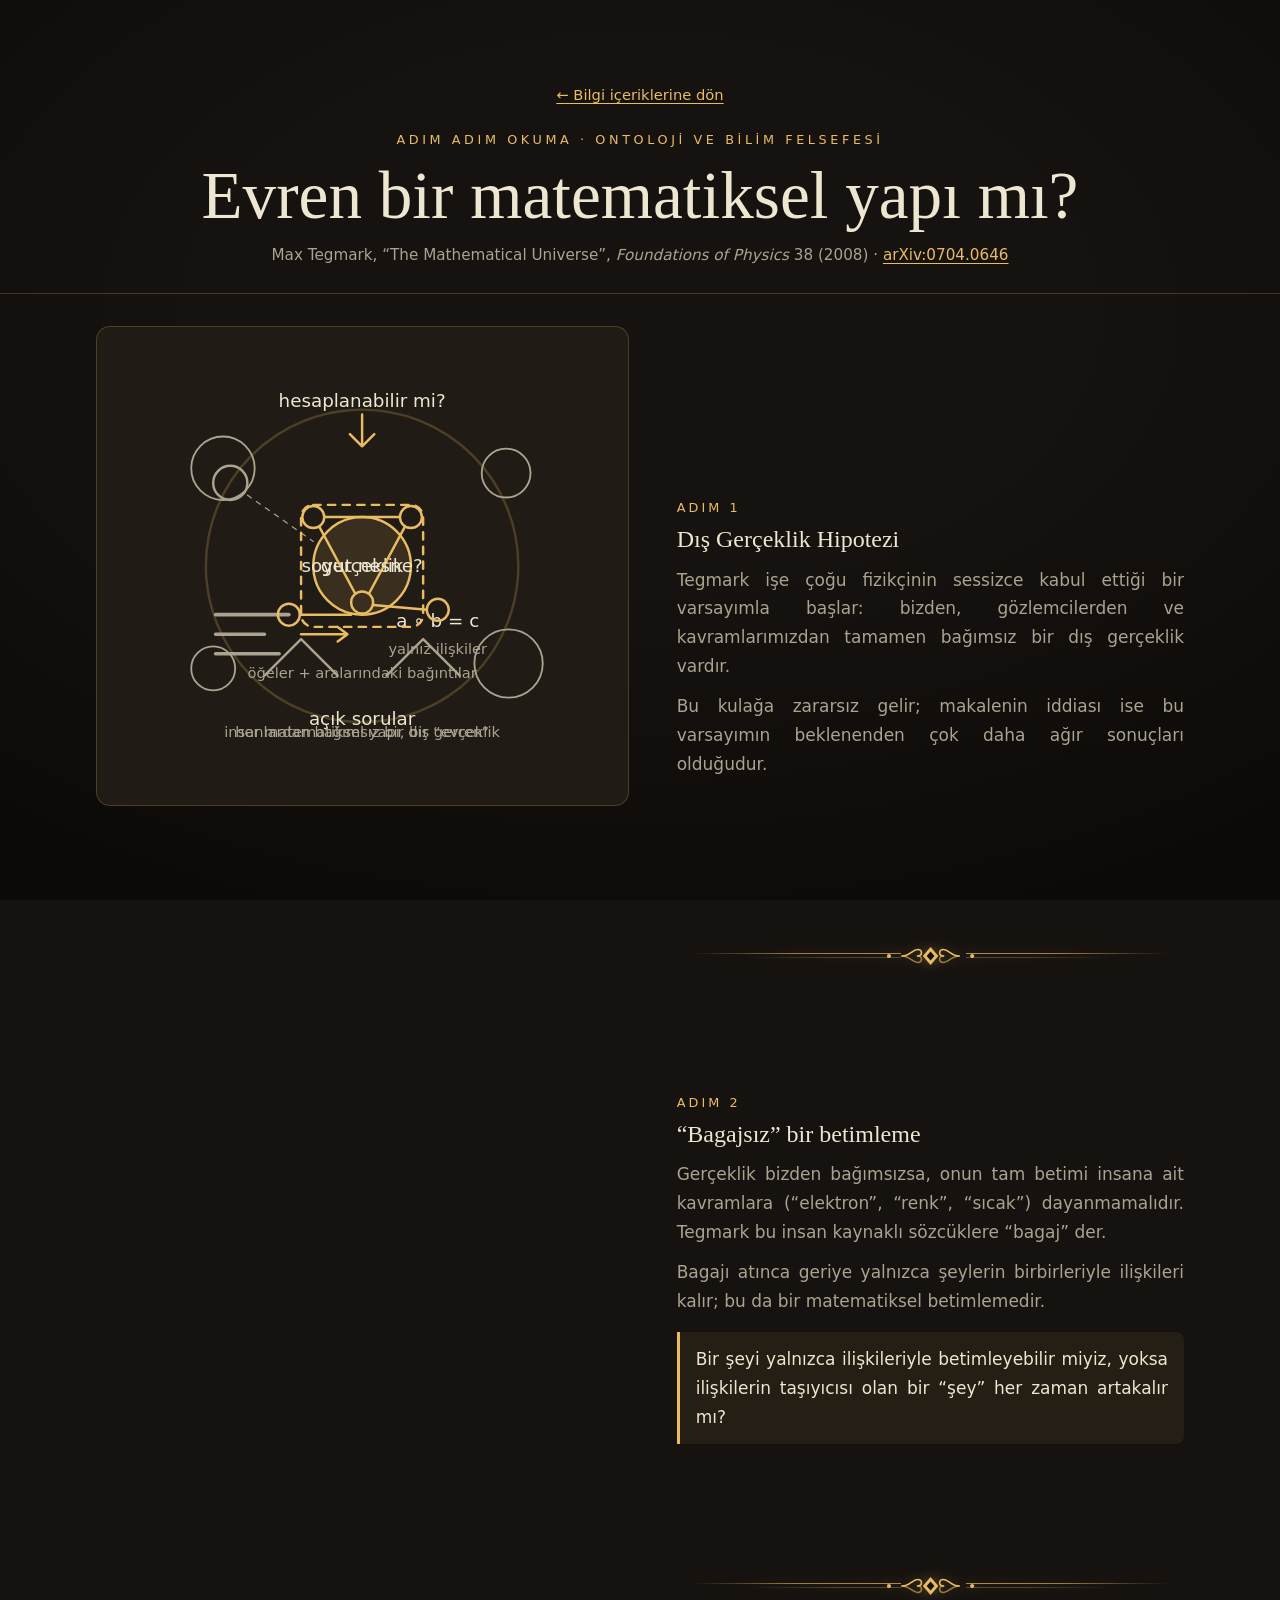
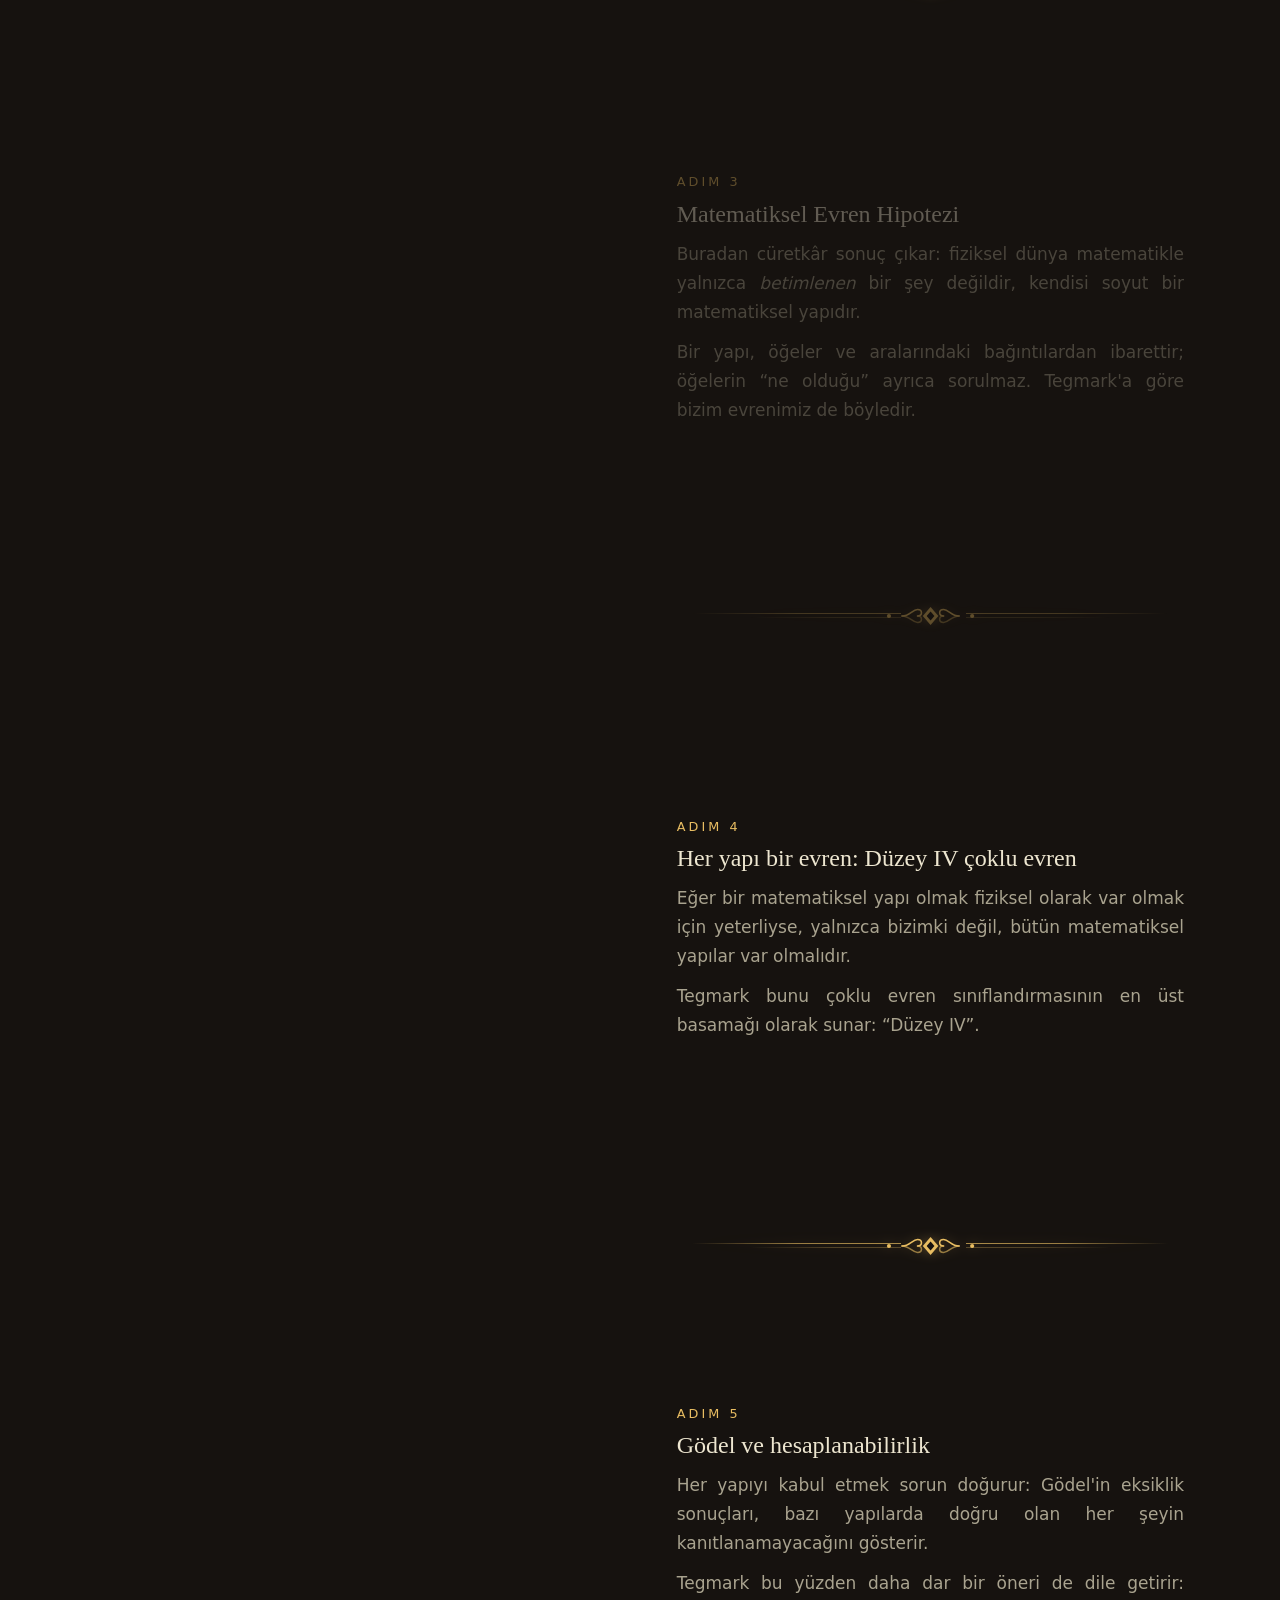
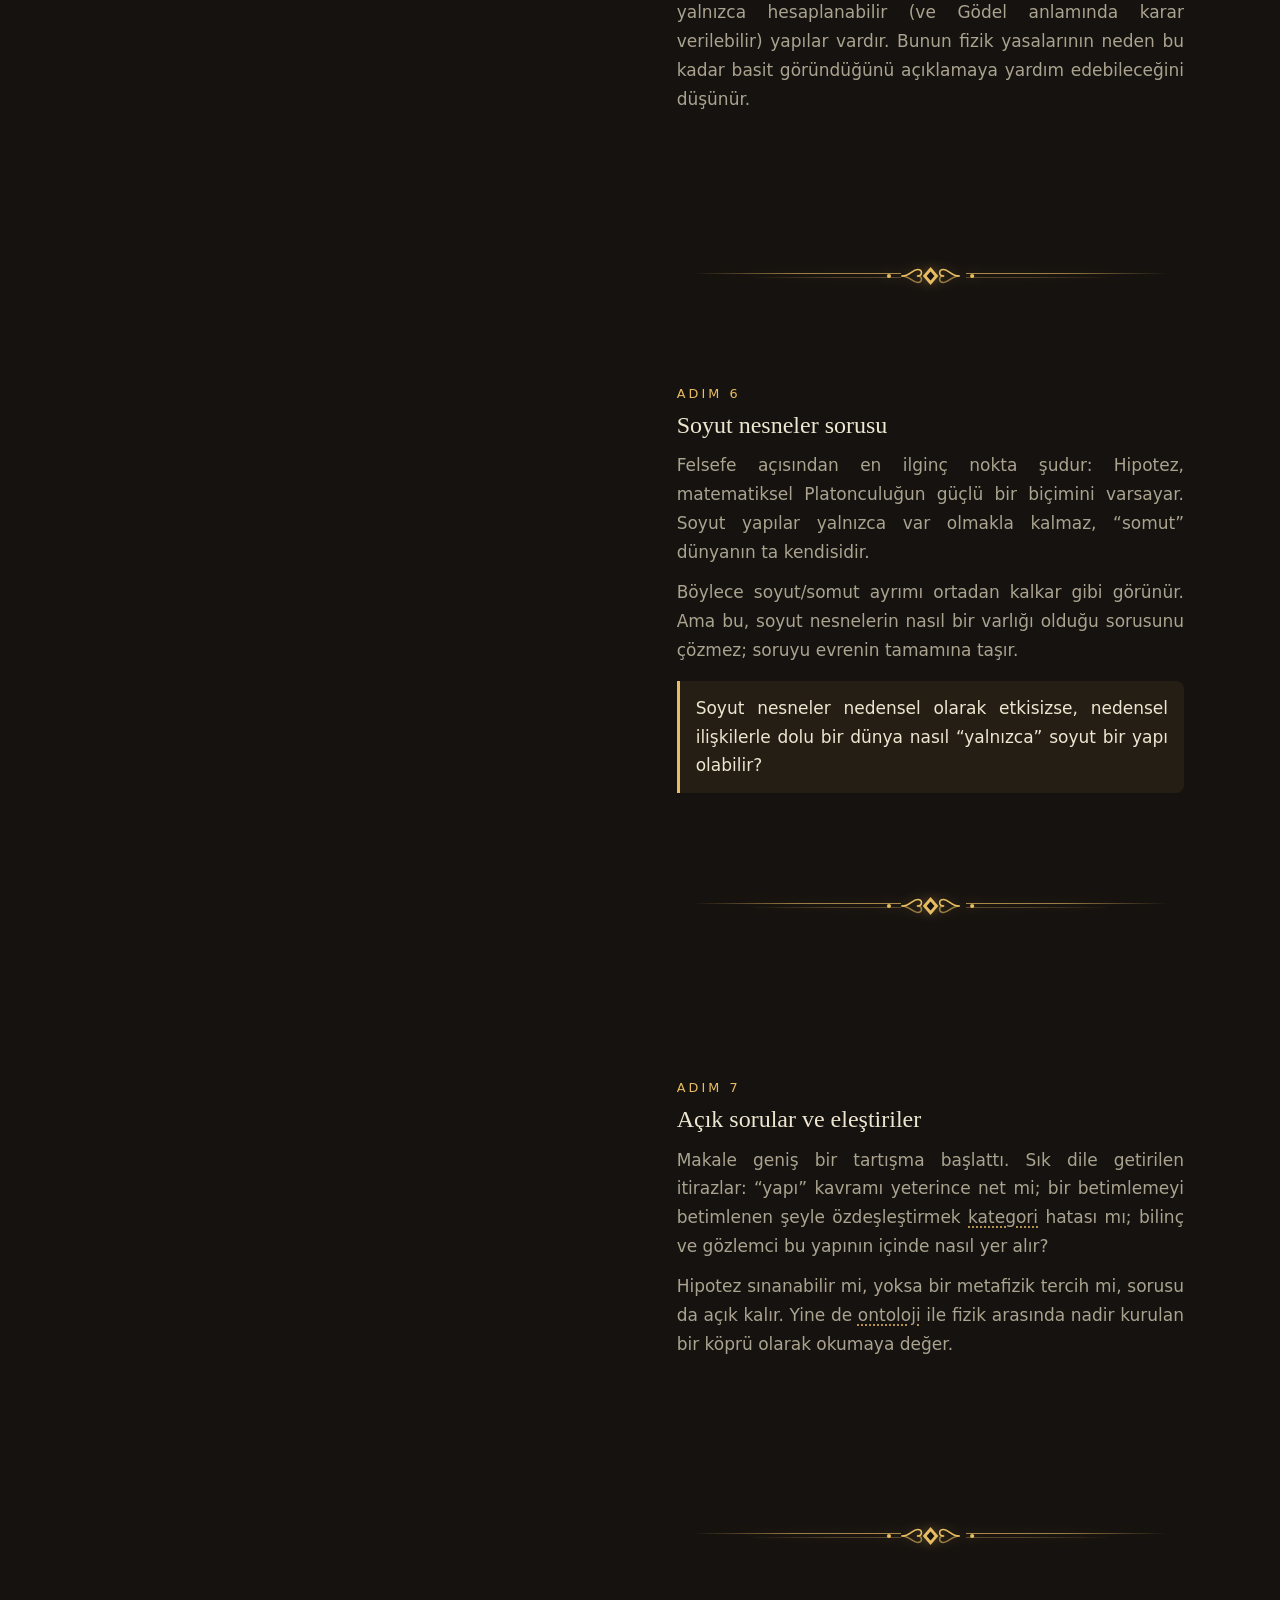
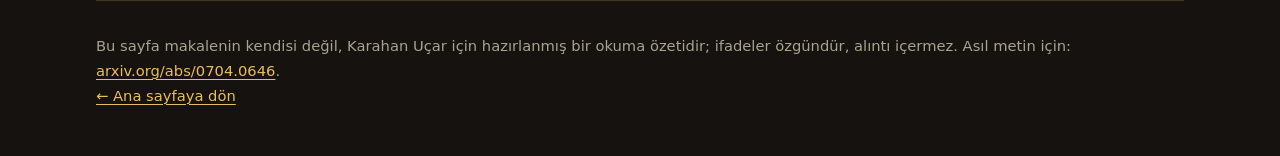
==== commit e43ade20: "Randevu: Google Takvim randevu akışı sayfanın içinde; sürüm 20260927a Co-Authored-By: Claude Opus 5." ====
--- a/karahanucar-com/bilgi/matematiksel-evren.html
+++ b/karahanucar-com/bilgi/matematiksel-evren.html
@@ -10,7 +10,7 @@
   <meta property="og:title" content="Evren bir matematiksel yapı mı?">
   <meta property="og:description" content="Tegmark'ın Matematiksel Evren Hipotezi, adım adım: dış gerçeklik, yapılar, Gödel ve soyut nesneler sorusu.">
   <meta property="og:image" content="../assets/og-kapak.jpg">
-  <link rel="stylesheet" href="../css/style.css?v=20260924f">
+  <link rel="stylesheet" href="../css/style.css?v=20260927a">
   <script>try { if (localStorage.getItem("tema") === "gunduz") document.documentElement.classList.add("gunduz"); } catch (e) {}</script>
   <style>
     /* Adım adım okuma: solda sabit duran çizim, sağda kaydırdıkça ilerleyen adımlar */
@@ -147,7 +147,7 @@
   })();
 </script>
 <!-- Sözlükçe terimleri: metinde geçenlerin üzerine gelince tanım çıkar -->
-<script src="../js/sozlukce.js?v=20260924f"></script>
-<script src="../js/terimce.js?v=20260924f"></script>
+<script src="../js/sozlukce.js?v=20260927a"></script>
+<script src="../js/terimce.js?v=20260927a"></script>
 </body>
 </html>
--- a/karahanucar-com/css/style.css
+++ b/karahanucar-com/css/style.css
@@ -1092,3 +1092,128 @@
 .terim-ipucu .ti-koken { font: italic .8rem var(--serif); color: rgba(239, 230, 207, .6); }
 .terim-ipucu p:last-child { color: rgba(239, 230, 207, .88); }
 .kraf-levha { padding-top: 1rem; }
+
+/* ════════ 2026-09-25: düzeltmeler ════════ */
+/* Raflar geniş ekranda kaydırma kutusu olmasın: harf motifleri ya da eğik kitap 1–2 px taşınca kaydırma çubuğu belirip kitaplar yeniden boyutlanıyordu */
+.kraf-kitaplar { overflow: visible; }
+.kitap-motif.mo-harf { overflow: hidden; }
+.kitap:nth-child(5n+2) { transform: rotate(-1.2deg); }
+.kitap.cek { animation: kitap-cek 1.7s cubic-bezier(.3, .7, .3, 1); }
+@keyframes kitap-cek { 0%, 100% { translate: 0 0; } 35%, 55% { translate: 0 -.6rem; } }
+@media (max-width: 40rem) { .kraf-kitaplar { overflow-x: auto; overflow-y: hidden; } }
+
+/* Ağacın sakinleri: salyangoz, uğur böceği, güve, kitap kurdu (ateş böcekleri tuvalde) */
+.salyangoz { animation: salyangoz 140s linear infinite; }
+@keyframes salyangoz { 0% { transform: translate(var(--x0), var(--y)); } 49.5% { transform: translate(var(--x1), var(--y)); } 50%, 100% { transform: translate(var(--x1), var(--y)) scaleX(-1); } }
+.salyangoz { animation-name: salyangoz-git; }
+@keyframes salyangoz-git { 0% { transform: translate(var(--x0), var(--y)) scaleX(1); } 49.5% { transform: translate(var(--x1), var(--y)) scaleX(1); } 50% { transform: translate(var(--x1), var(--y)) scaleX(-1); } 99.5% { transform: translate(var(--x0), var(--y)) scaleX(-1); } 100% { transform: translate(var(--x0), var(--y)) scaleX(1); } }
+.sy-govde { animation: sy-uza 2.4s ease-in-out infinite; transform-origin: 0 0; }
+@keyframes sy-uza { 0%, 100% { transform: scaleX(1); } 50% { transform: scaleX(1.08); } }
+.ugur { animation: ugur-yuru 70s ease-in-out infinite; }
+@keyframes ugur-yuru { 0%, 8% { transform: translate(var(--x0), var(--y0)) rotate(0deg); } 45%, 55% { transform: translate(var(--x1), var(--y1)) rotate(0deg); } 56% { transform: translate(var(--x1), var(--y1)) rotate(180deg); } 92% { transform: translate(var(--x0), var(--y0)) rotate(180deg); } 100% { transform: translate(var(--x0), var(--y0)) rotate(360deg); } }
+.ug-govde { animation: ug-sallan .5s ease-in-out infinite alternate; }
+@keyframes ug-sallan { from { transform: rotate(-6deg); } to { transform: rotate(6deg); } }
+.guve { animation: guve-don 7s linear infinite; }
+@keyframes guve-don { from { transform: rotate(0deg) scaleY(.55); } to { transform: rotate(360deg) scaleY(.55); } }
+.gv-kanat { transform-box: fill-box; transform-origin: center; animation: gv-cirp .12s linear infinite alternate; }
+@keyframes gv-cirp { from { transform: scaleX(1); } to { transform: scaleX(.35); } }
+.kitap-kurdu { position: absolute; left: 50%; top: 0; width: 1.1rem; height: 1.4rem; translate: -50% 0; pointer-events: none; z-index: 1; overflow: hidden; }
+.kitap-kurdu svg { display: block; width: 100%; height: 100%; transform: translateY(105%); animation: kurt 14s ease-in-out var(--kd, 0s) infinite; }
+.kitap-kurdu { top: -1.3rem; }
+@keyframes kurt { 0%, 62% { transform: translateY(105%); } 68% { transform: translateY(8%); } 72% { transform: translateY(8%) rotate(-10deg); } 78% { transform: translateY(8%) rotate(8deg); } 84% { transform: translateY(8%); } 90%, 100% { transform: translateY(105%); } }
+.kitaplik-alt { display: flex; flex-wrap: wrap; align-items: center; justify-content: space-between; gap: .6rem 1rem; margin: -.1rem 0 .4rem; }
+.kl-sayac { font: 500 .95rem/1.2 var(--serif); color: var(--muted); letter-spacing: .02em; }
+.kl-sayac [data-sabit] { font-size: 1.25rem; color: var(--gold); font-variant-numeric: tabular-nums; }
+.rastgele-oda { font: inherit; font-size: .88rem; color: var(--gold); cursor: pointer; padding: .42rem 1.1rem; border-radius: 999px; border: 1px solid var(--gold); background: transparent; transition: background .3s, color .3s, transform .3s; }
+.rastgele-oda:hover { background: var(--gold); color: var(--bg); transform: translateY(-2px); }
+.rastgele-oda span { display: inline-block; animation: m-parilti 2.4s ease-in-out infinite; }
+.kitap.secilen { transform: translateY(-1.2rem) rotate(-2deg); box-shadow: inset 0 0 0 1px #FFE2A0, 0 0 28px rgba(255, 220, 150, .8); z-index: 3; }
+
+/* ── 2026-09-25 · Gündüz paleti: parşömen, mürekkep ve bakır ──
+   Tek sıcak tona yaslanan gündüz görünümü üç ayağa oturur: parşömen zemin (#f5eddc / #ece0c7), koyu mürekkep metin (#2b2117),
+   bakır vurgu (--gold #764b0c). Tamamlayıcı olarak serin bir mürekkep mavisi (#33506a) küçük başlıklarda, adaçayı yeşili (#566b4f) etiketlerde. */
+html.gunduz {
+  --bg: #f5eddc; --bg-2: #ece0c7; --line: rgba(118, 78, 20, .24);
+  --murekkep: #33506a; --adacayi: #566b4f; --kagit: #fbf6ea;
+}
+html.gunduz body { background: radial-gradient(120% 60% at 50% 0%, rgba(255, 252, 240, .55), transparent 60%) fixed, var(--bg); }
+html.gunduz .eyebrow, html.gunduz .kl-sayac, html.gunduz .kraf-levha small { color: var(--murekkep); }
+html.gunduz .top { background: rgba(245, 237, 220, .92); border-bottom-color: rgba(51, 80, 106, .18); }
+html.gunduz .top nav a:hover, html.gunduz .top nav a:focus-visible { color: var(--murekkep); text-shadow: none; }
+html.gunduz a:hover { color: var(--murekkep); }
+html.gunduz .card, html.gunduz .randevu-kart { background-color: var(--kagit); }
+html.gunduz .card.kitap { background: linear-gradient(90deg, #7a4e2c 0, #5e3b20 .95rem, var(--kagit) .95rem); }
+html.gunduz[dir="rtl"] .card.kitap { background: linear-gradient(270deg, #7a4e2c 0, #5e3b20 .95rem, var(--kagit) .95rem); }
+html.gunduz .tags li:nth-child(even) { color: #3d4f38; border-color: rgba(86, 107, 79, .5); background: rgba(232, 240, 222, .6); }
+html.gunduz .timeline::before { background: linear-gradient(to bottom, rgba(51, 80, 106, .35), rgba(118, 78, 20, .45)); }
+html.gunduz .kitaplik { background: radial-gradient(40% 30% at 86% 47%, rgba(255, 170, 80, .16), transparent 70%), radial-gradient(90% 60% at 18% 0%, rgba(255, 252, 235, .7), transparent 62%), linear-gradient(#ebdcbc, #dfcaa2 60%, #d3bb90); }
+html.gunduz .rastgele-oda { color: var(--murekkep); border-color: rgba(51, 80, 106, .4); }
+html.gunduz .rastgele-oda:hover, html.gunduz .rastgele-oda:focus-visible { background: var(--murekkep); color: #fbf6ea; }
+html.gunduz section { border-bottom-color: rgba(118, 78, 20, .16); }
+html.gunduz .terim { text-decoration-color: rgba(51, 80, 106, .55); }
+
+/* 2026-09-26 · Dışarıda › Uzay: derin yıldız alanı (js/hareket.js) + yavaşça nefes alan bulutsular */
+html.uzayda #hava {
+  z-index: 6; mix-blend-mode: screen; /* uzayda katman içeriğin önünde ama yalnızca aydınlatarak: oda uzayda süzülür */
+  background: radial-gradient(55% 45% at 18% 28%, rgba(96, 62, 170, .20), transparent 70%), radial-gradient(48% 40% at 82% 72%, rgba(40, 96, 170, .18), transparent 72%),
+    radial-gradient(34% 26% at 62% 18%, rgba(190, 86, 140, .10), transparent 70%), radial-gradient(120% 90% at 50% 50%, rgba(4, 6, 20, .35), transparent 80%);
+  animation: uzay-nefes 26s ease-in-out infinite alternate;
+}
+html.gunduz.uzayda #hava { mix-blend-mode: multiply; z-index: 6; background: radial-gradient(55% 45% at 18% 28%, rgba(96, 62, 170, .10), transparent 70%), radial-gradient(48% 40% at 82% 72%, rgba(40, 96, 170, .09), transparent 72%); }
+@keyframes uzay-nefes { from { filter: hue-rotate(0deg) brightness(1); } to { filter: hue-rotate(-18deg) brightness(1.12); } }
+@media (prefers-reduced-motion: reduce) { html.uzayda #hava { animation: none; } }
+
+/* 2026-09-26 · İletişim bağlantılarının simgeleri: altın çizgili küçük madalyonlar; üzerine gelince dolar ve hafifçe döner */
+.links a { display: inline-flex; align-items: center; gap: .5rem; }
+.lk-simge { display: inline-grid; place-items: center; width: 2rem; height: 2rem; border-radius: 50%; color: var(--gold); border: 1px solid rgba(232, 189, 98, .38);
+  background: radial-gradient(circle at 35% 30%, rgba(255, 226, 160, .14), rgba(232, 189, 98, .03) 70%); box-shadow: 0 0 0 0 rgba(232, 189, 98, 0);
+  transition: background .35s, color .35s, box-shadow .45s, transform .45s cubic-bezier(.2, .7, .2, 1); flex: none; }
+.lk-simge svg { display: block; }
+.links a:hover .lk-simge, .links a:focus-visible .lk-simge { background: var(--gold); color: var(--bg); transform: rotate(-8deg) scale(1.08); box-shadow: 0 0 14px 2px rgba(232, 189, 98, .35); }
+html.gunduz .lk-simge { border-color: rgba(118, 75, 12, .4); background: rgba(255, 250, 238, .6); }
+html.gunduz .links a:hover .lk-simge, html.gunduz .links a:focus-visible .lk-simge { background: var(--gold); color: #fbf6ea; box-shadow: 0 2px 10px rgba(118, 75, 12, .3); }
+@media (prefers-reduced-motion: reduce) { .links a:hover .lk-simge { transform: none; } }
+
+/* 2026-09-26 · Bölüm ayırıcı: düz çizgi yerine iki ince altın çizgi ve ortada baklava süslü bir kartuş */
+section { border-bottom: 0; position: relative; }
+html.gunduz section { border-bottom: 0; }
+section:not(#dil)::after { content: ""; position: absolute; left: 50%; bottom: 0; translate: -50% 50%; width: min(72rem, 94%); height: 26px; pointer-events: none; z-index: 1;
+  background: url("data:image/svg+xml,%3Csvg xmlns=%22http://www.w3.org/2000/svg%22 viewBox=%220 0 160 20%22 width=%22160%22 height=%2220%22%3E%3Cg fill=%22none%22 stroke=%22%23E8BD62%22 stroke-width=%221.2%22 stroke-linecap=%22round%22%3E%3Cpath d=%22M58 10c6 0 8-5 12-5s4 5 0 5%22/%3E%3Cpath d=%22M102 10c-6 0-8-5-12-5s-4 5 0 5%22/%3E%3Cpath d=%22M58 10c6 0 8 5 12 5s4-5 0-5%22 opacity=%22.6%22/%3E%3Cpath d=%22M102 10c-6 0-8 5-12 5s-4-5 0-5%22 opacity=%22.6%22/%3E%3C/g%3E%3Cg fill=%22%23E8BD62%22%3E%3Cpath d=%22M80 3l6 7-6 7-6-7z%22/%3E%3Ccircle cx=%2248%22 cy=%2210%22 r=%221.6%22/%3E%3Ccircle cx=%22112%22 cy=%2210%22 r=%221.6%22/%3E%3C/g%3E%3Cpath d=%22M80 6.5l3 3.5-3 3.5-3-3.5z%22 fill=%22%2316120f%22/%3E%3C/svg%3E") center / 208px 26px no-repeat,
+    linear-gradient(90deg, transparent, rgba(232, 189, 98, .62) 22%, rgba(232, 189, 98, .7) 44%, transparent 42.5%, transparent 57.5%, rgba(232, 189, 98, .7) 56%, rgba(232, 189, 98, .62) 78%, transparent) center calc(50% - 2px) / 100% 1px no-repeat,
+    linear-gradient(90deg, transparent 12%, rgba(232, 189, 98, .28) 30%, rgba(232, 189, 98, .3) 44%, transparent 42.5%, transparent 57.5%, rgba(232, 189, 98, .3) 56%, rgba(232, 189, 98, .28) 70%, transparent 88%) center calc(50% + 2px) / 100% 1px no-repeat;
+  filter: drop-shadow(0 0 6px rgba(232, 189, 98, .35)); }
+html.gunduz section:not(#dil)::after { background: url("data:image/svg+xml,%3Csvg xmlns=%22http://www.w3.org/2000/svg%22 viewBox=%220 0 160 20%22 width=%22160%22 height=%2220%22%3E%3Cg fill=%22none%22 stroke=%22%23764b0c%22 stroke-width=%221.2%22 stroke-linecap=%22round%22%3E%3Cpath d=%22M58 10c6 0 8-5 12-5s4 5 0 5%22/%3E%3Cpath d=%22M102 10c-6 0-8-5-12-5s-4 5 0 5%22/%3E%3Cpath d=%22M58 10c6 0 8 5 12 5s4-5 0-5%22 opacity=%22.6%22/%3E%3Cpath d=%22M102 10c-6 0-8 5-12 5s-4-5 0-5%22 opacity=%22.6%22/%3E%3C/g%3E%3Cg fill=%22%23764b0c%22%3E%3Cpath d=%22M80 3l6 7-6 7-6-7z%22/%3E%3Ccircle cx=%2248%22 cy=%2210%22 r=%221.6%22/%3E%3Ccircle cx=%22112%22 cy=%2210%22 r=%221.6%22/%3E%3C/g%3E%3Cpath d=%22M80 6.5l3 3.5-3 3.5-3-3.5z%22 fill=%22%23f5eddc%22/%3E%3C/svg%3E") center / 208px 26px no-repeat,
+    linear-gradient(90deg, transparent, rgba(118, 75, 12, .55) 22%, rgba(118, 75, 12, .62) 44%, transparent 42.5%, transparent 57.5%, rgba(118, 75, 12, .62) 56%, rgba(118, 75, 12, .55) 78%, transparent) center calc(50% - 2px) / 100% 1px no-repeat,
+    linear-gradient(90deg, transparent 12%, rgba(118, 75, 12, .25) 30%, rgba(118, 75, 12, .28) 44%, transparent 42.5%, transparent 57.5%, rgba(118, 75, 12, .28) 56%, rgba(118, 75, 12, .25) 70%, transparent 88%) center calc(50% + 2px) / 100% 1px no-repeat;
+  filter: none; }
+.ayrac::before, .ayrac::after { background: linear-gradient(90deg, transparent, rgba(232, 189, 98, .45)); }
+html.gunduz .ayrac::before, html.gunduz .ayrac::after { background: linear-gradient(90deg, transparent, rgba(118, 75, 12, .4)); }
+
+/* 2026-09-26 · Portre kilit taşında kendini çizen logo (js/logo-ciz.js) */
+.portre .portre-kilit svg { width: 76%; height: 76%; display: block; overflow: visible; }
+.portre-kilit { pointer-events: auto; }
+.logo-ciz .lc-uc { filter: drop-shadow(0 0 60px #ffd890); opacity: 0; }
+.logo-ciz.bitti { filter: drop-shadow(0 0 6px rgba(232, 189, 98, .55)); animation: alev 4.2s ease-in-out infinite; transform-origin: 50% 90%; }
+@media (prefers-reduced-motion: reduce) { .logo-ciz.bitti { animation: none; } }
+
+/* 2026-09-26 · Randevu takvimi: kartın altında açılan, altın çerçeveli bir "takvim sayfası" (js/randevu.js) */
+.randevu-takvim { margin-top: 1.2rem; border-radius: 14px; border: 1px solid rgba(232, 189, 98, .35); background: linear-gradient(180deg, rgba(33, 27, 22, .92), rgba(22, 18, 15, .96));
+  box-shadow: 0 18px 40px rgba(0, 0, 0, .35), inset 0 1px 0 rgba(255, 226, 160, .08); overflow: hidden; opacity: 0; translate: 0 12px; transition: opacity .6s ease, translate .6s cubic-bezier(.2, .7, .2, 1); scroll-margin-top: 5rem; }
+.randevu-takvim.acik { opacity: 1; translate: 0 0; }
+.rt-bas { display: flex; align-items: center; justify-content: space-between; gap: 1rem; padding: .8rem 1.1rem; border-bottom: 1px solid rgba(232, 189, 98, .2); }
+.rt-baslik { font-family: var(--serif); font-size: 1.1rem; color: var(--ivory); }
+.rt-simge { color: var(--gold); display: inline-block; animation: m-parilti 2.4s ease-in-out infinite; }
+.rt-araclar { display: flex; align-items: center; gap: .8rem; font-size: .85rem; }
+.rt-kapat { font: inherit; font-size: 1.3rem; line-height: 1; width: 2rem; height: 2rem; border-radius: 50%; border: 1px solid var(--line); background: transparent; color: var(--ivory); cursor: pointer; }
+.rt-kapat:hover, .rt-kapat:focus-visible { border-color: var(--gold); color: var(--gold); }
+.rt-cerceve { position: relative; margin: .9rem; border-radius: 10px; overflow: hidden; background: #fff; min-height: 640px;
+  box-shadow: 0 0 0 1px rgba(232, 189, 98, .45), 0 0 0 5px rgba(22, 18, 15, .9), 0 0 0 6px rgba(232, 189, 98, .25); }
+.rt-cerceve iframe { display: block; width: 100%; height: 720px; border: 0; opacity: 0; transition: opacity .6s ease; }
+.rt-cerceve.hazir iframe { opacity: 1; }
+.rt-yukleniyor { position: absolute; inset: 0; display: grid; place-items: center; color: #7a5a2a; font-family: var(--serif); font-size: 1.05rem; letter-spacing: .06em; background: #faf5ea; transition: opacity .5s; }
+.rt-cerceve.hazir .rt-yukleniyor { opacity: 0; pointer-events: none; }
+.rt-not { padding: 0 1.1rem 1rem; font-size: .8rem; color: var(--muted); }
+html.gunduz .randevu-takvim { background: var(--kagit); border-color: rgba(118, 75, 12, .35); box-shadow: 0 12px 30px rgba(80, 55, 20, .15); }
+html.gunduz .rt-cerceve { box-shadow: 0 0 0 1px rgba(118, 75, 12, .4), 0 0 0 5px #f5eddc, 0 0 0 6px rgba(118, 75, 12, .25); }
+@media (max-width: 40rem) { .rt-cerceve { margin: .5rem; min-height: 720px; } .rt-cerceve iframe { height: 820px; } .rt-bas { flex-wrap: wrap; } }
+@media (prefers-reduced-motion: reduce) { .randevu-takvim { transition: none; translate: none; } .rt-simge { animation: none; } }
